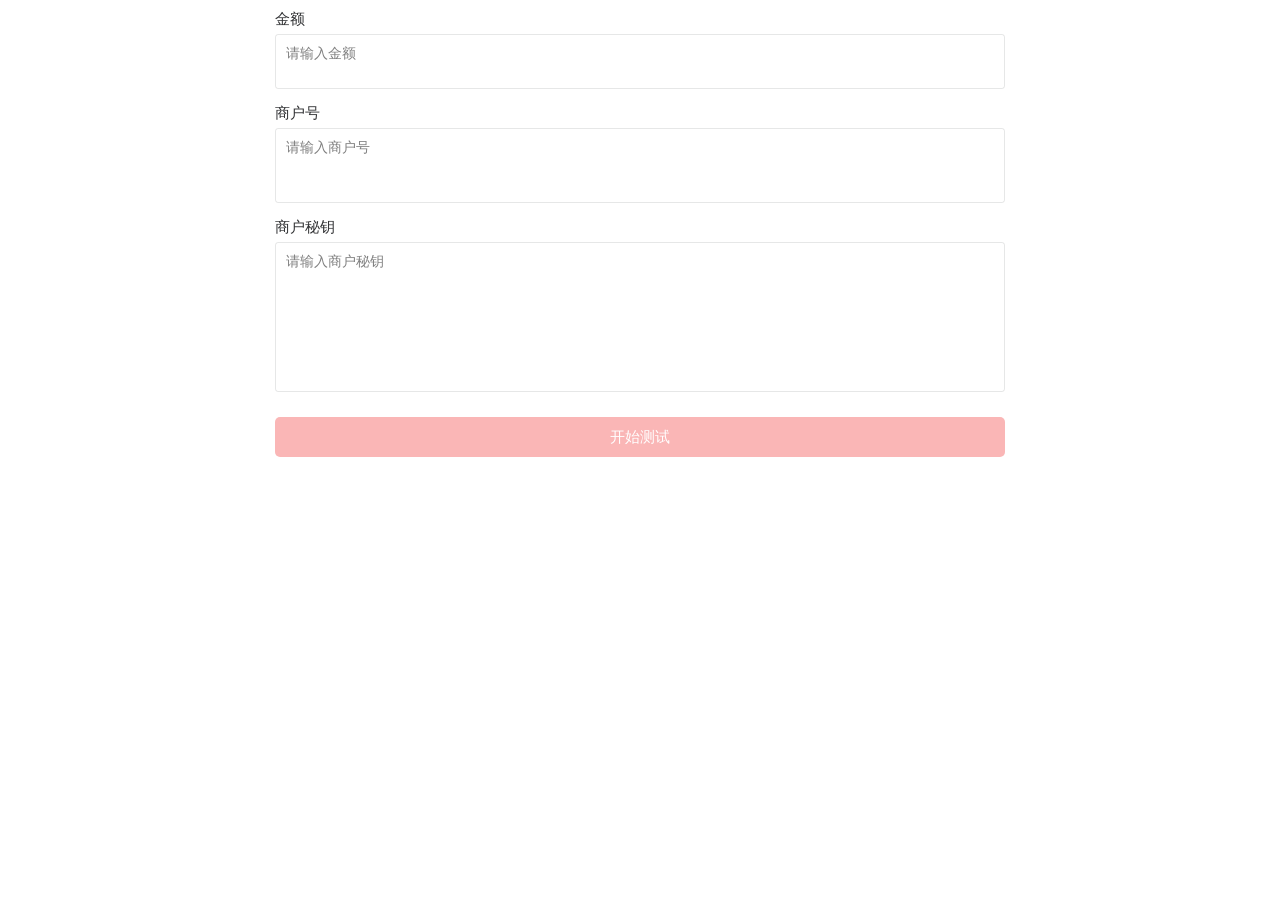
==== index.html @ 35f11c13 "upload" ====
<!DOCTYPE html><html lang=en><head><meta charset=utf-8><meta http-equiv=X-UA-Compatible content="IE=edge"><title>CQPAY</title><script>var coverSupport = 'CSS' in window && typeof CSS.supports === 'function' && (CSS.supports('top: env(a)') || CSS.supports('top: constant(a)'))
            document.write('<meta name="viewport" content="width=device-width, user-scalable=no, initial-scale=1.0, maximum-scale=1.0, minimum-scale=1.0' + (coverSupport ? ', viewport-fit=cover' : '') + '" />')</script><link rel=stylesheet href=./static/index.2da1efab.css><script src=./static/base.js charset=utf-8></script><link rel=stylesheet href=./static/animate.min.css></head><body><noscript><strong>Please enable JavaScript to continue.</strong></noscript><div id=app></div><script src=./static/js/chunk-vendors.7144507d.js></script><script src=./static/js/index.189c2345.js></script></body></html>
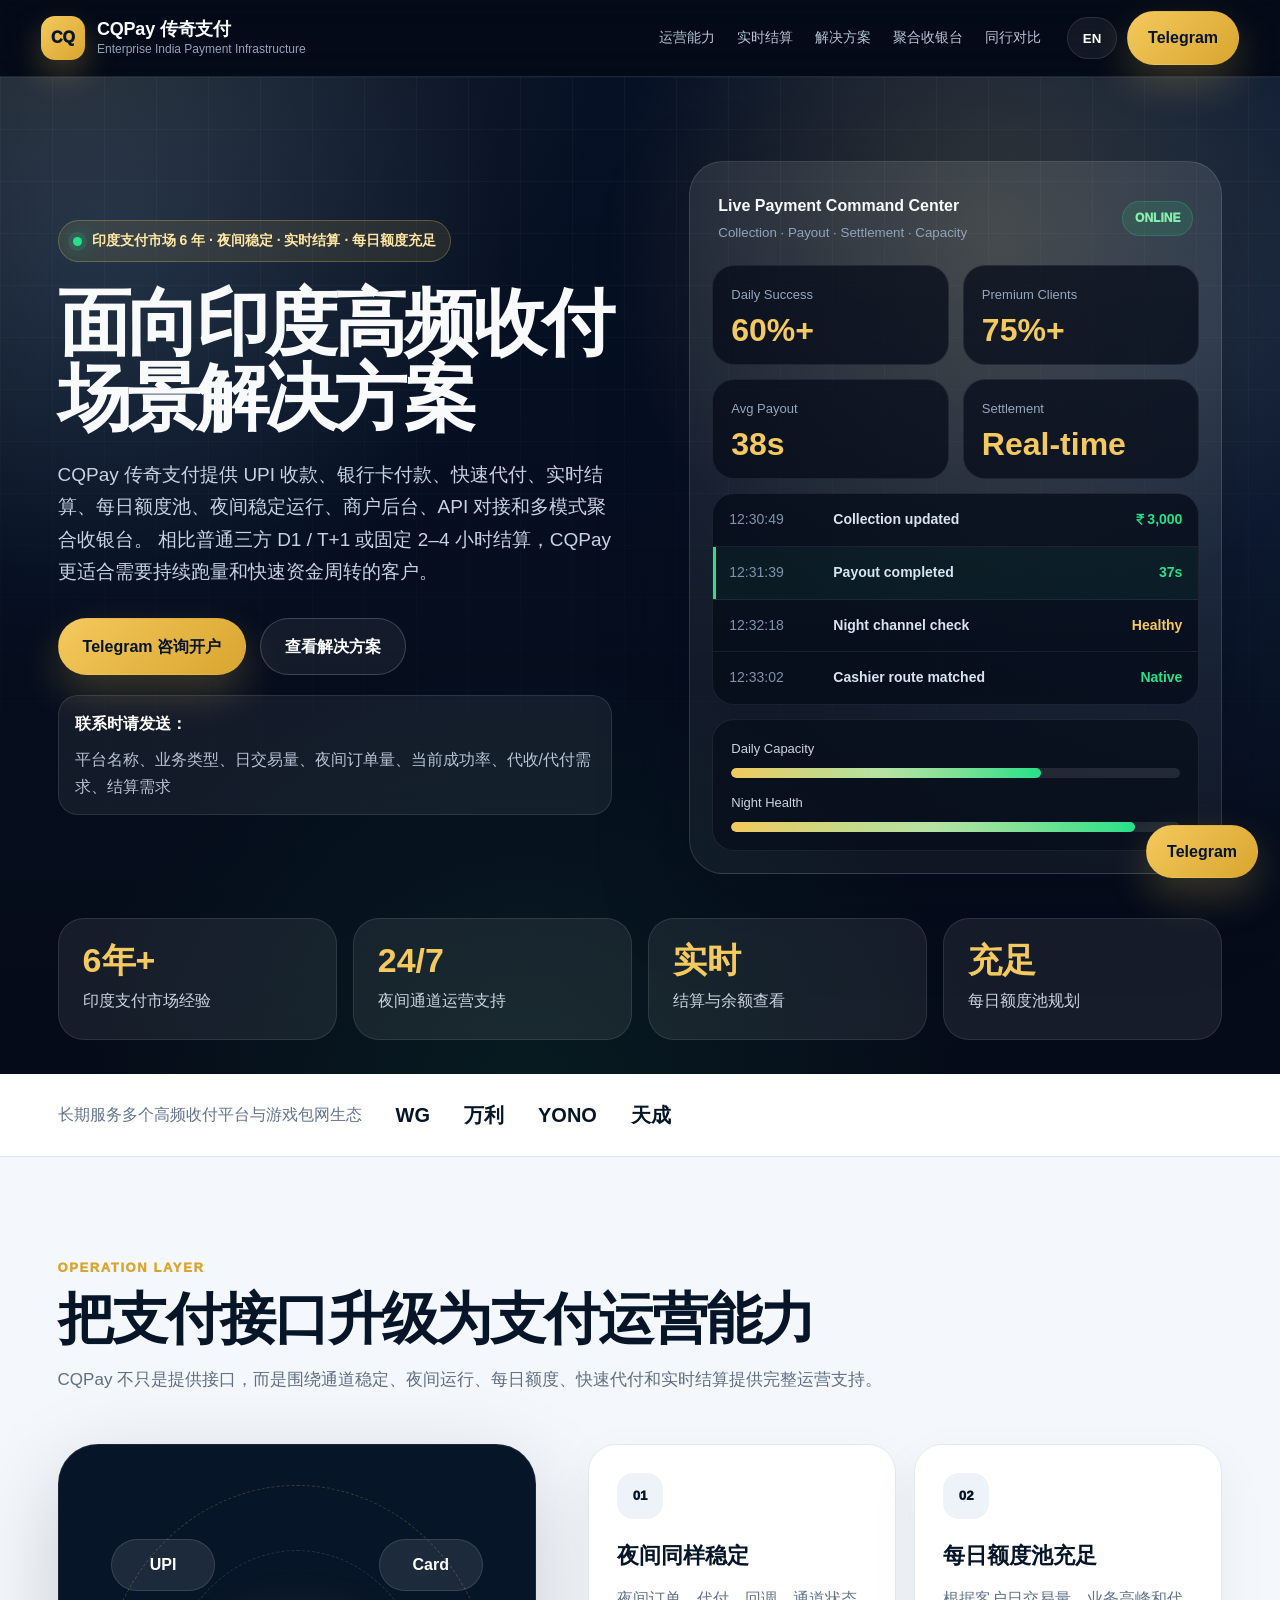
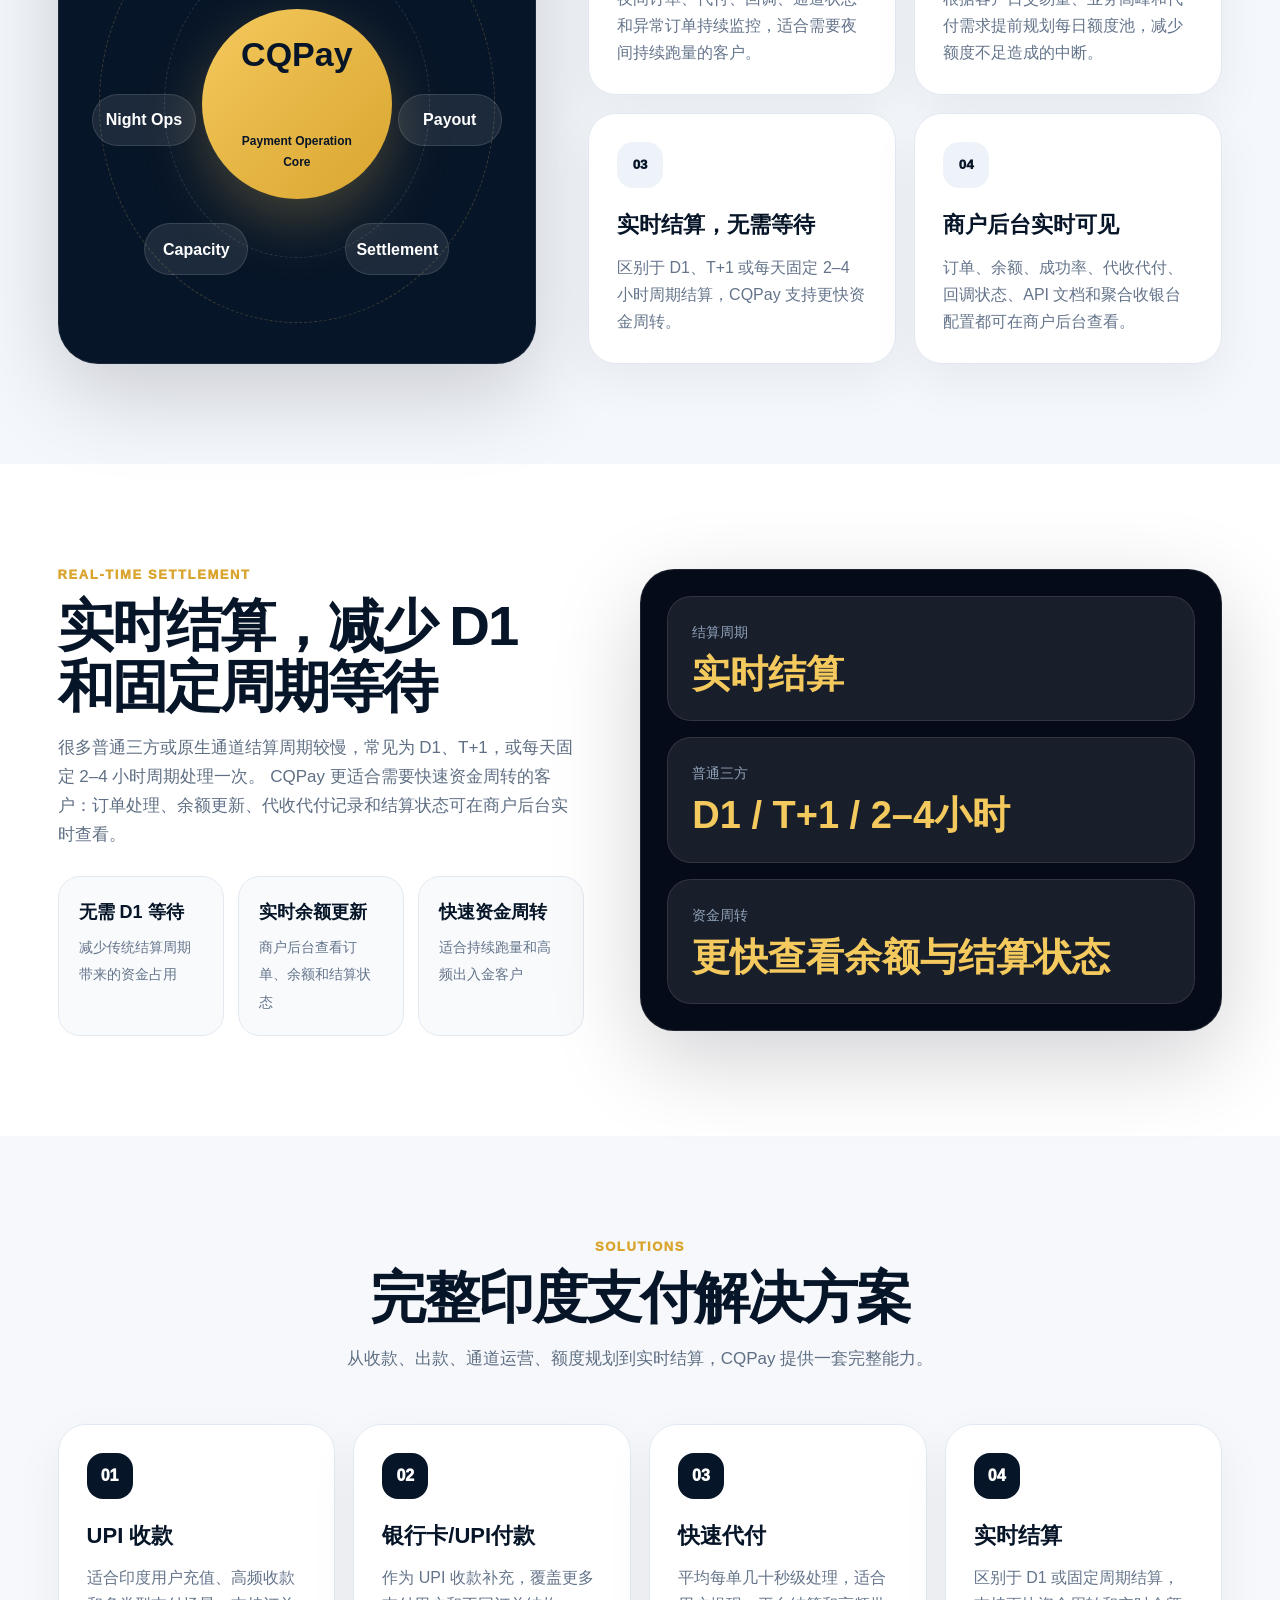
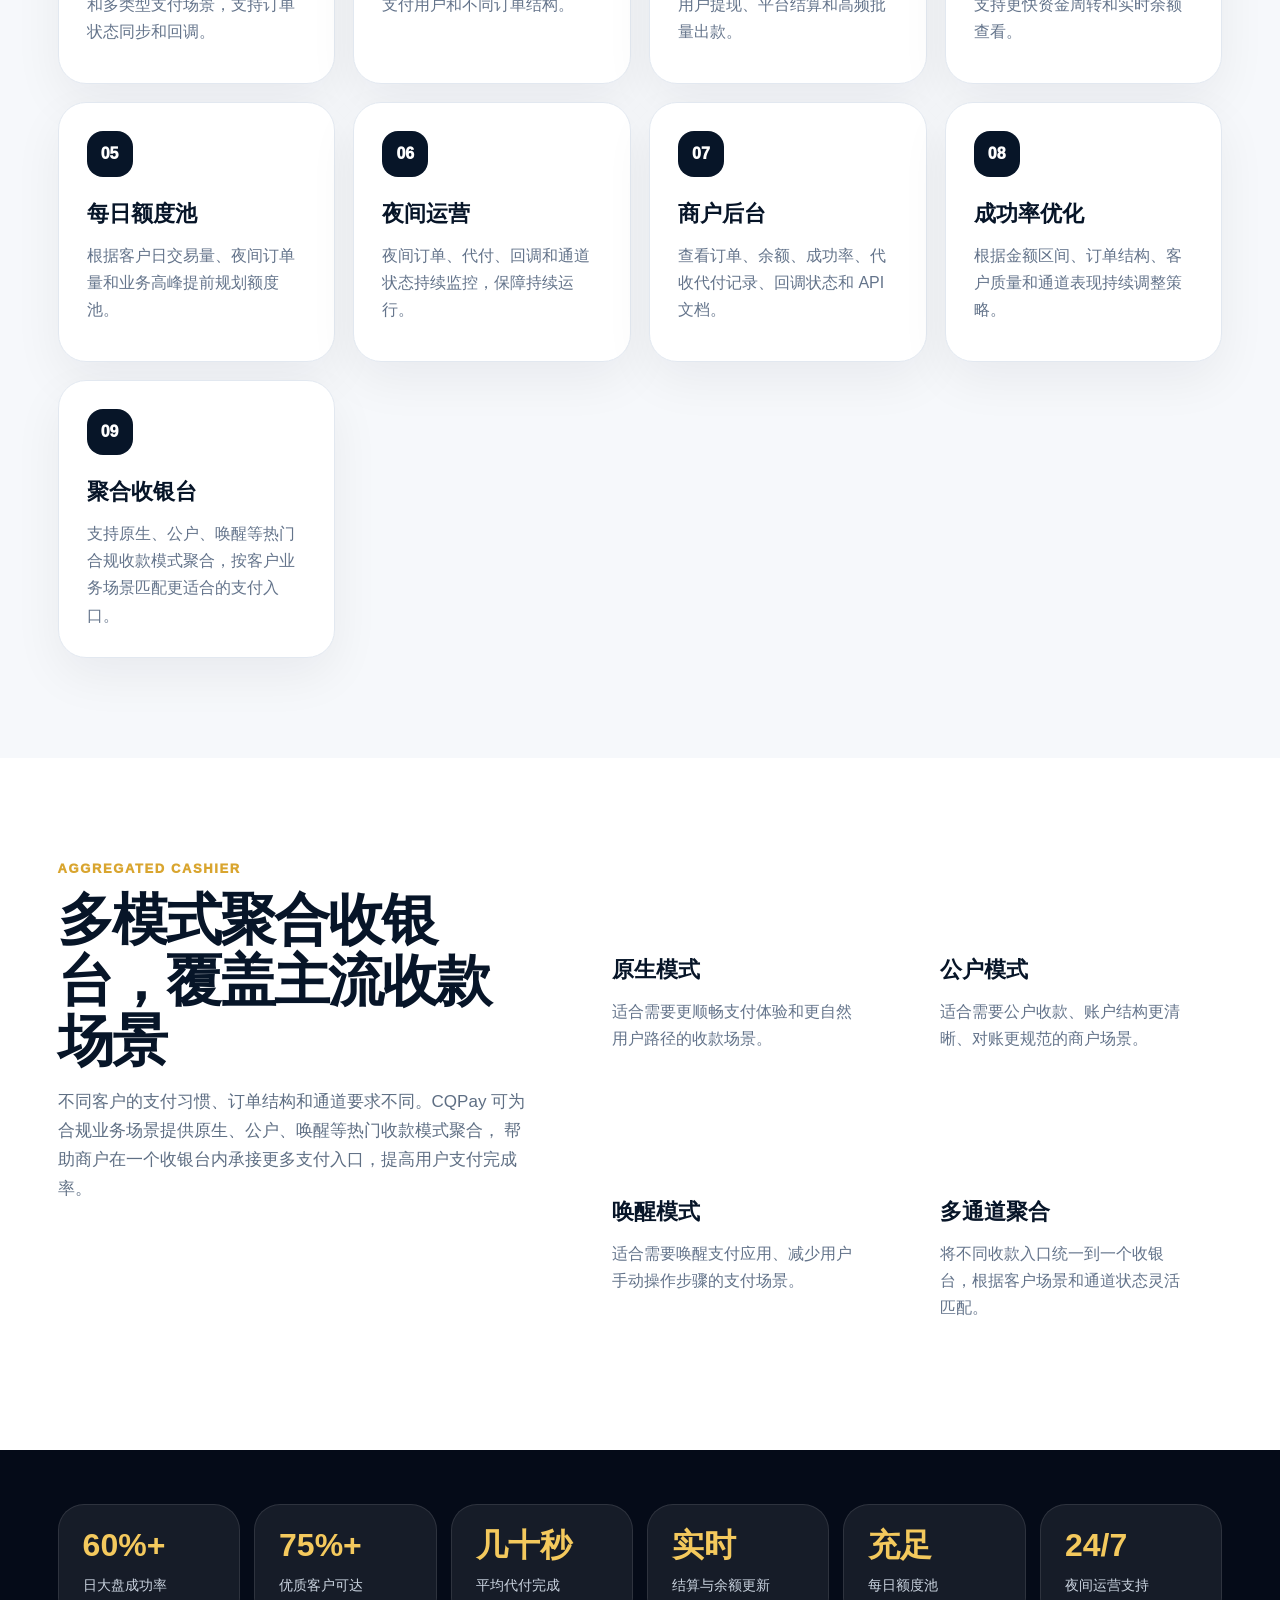
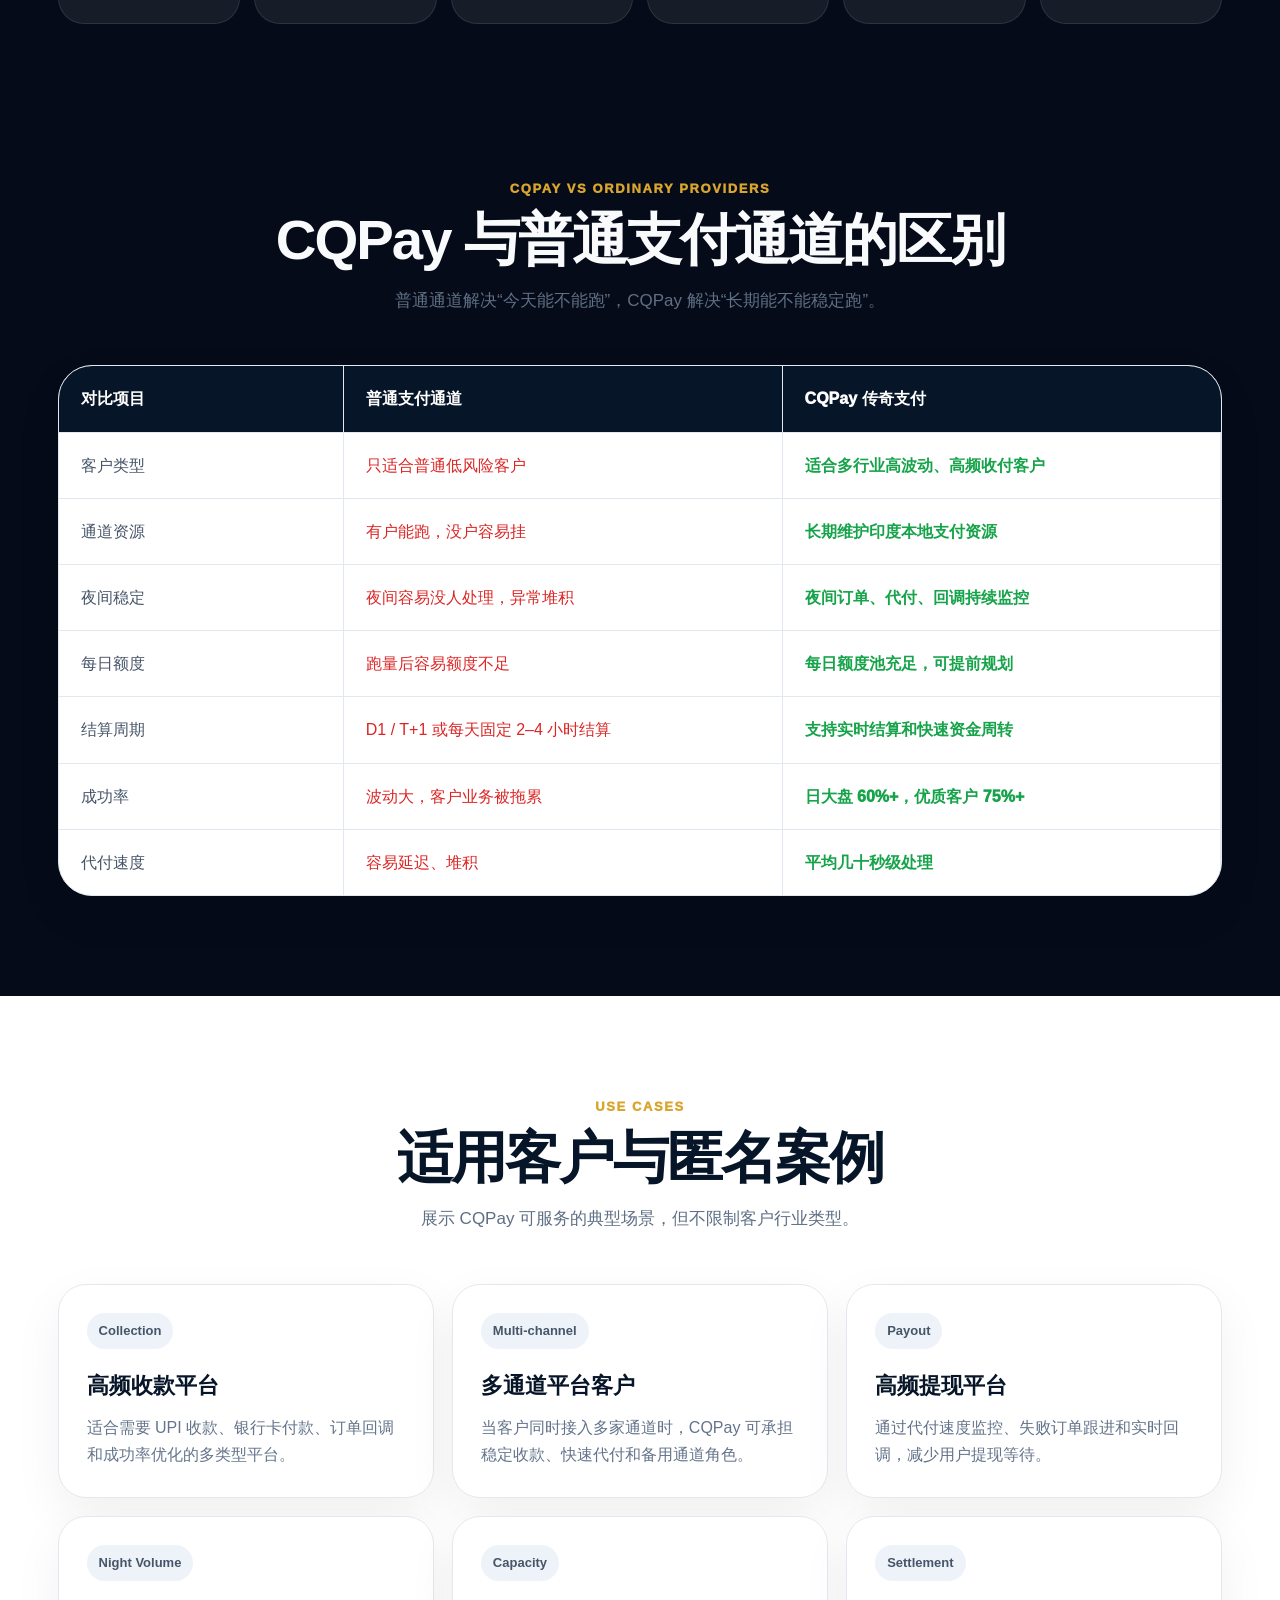
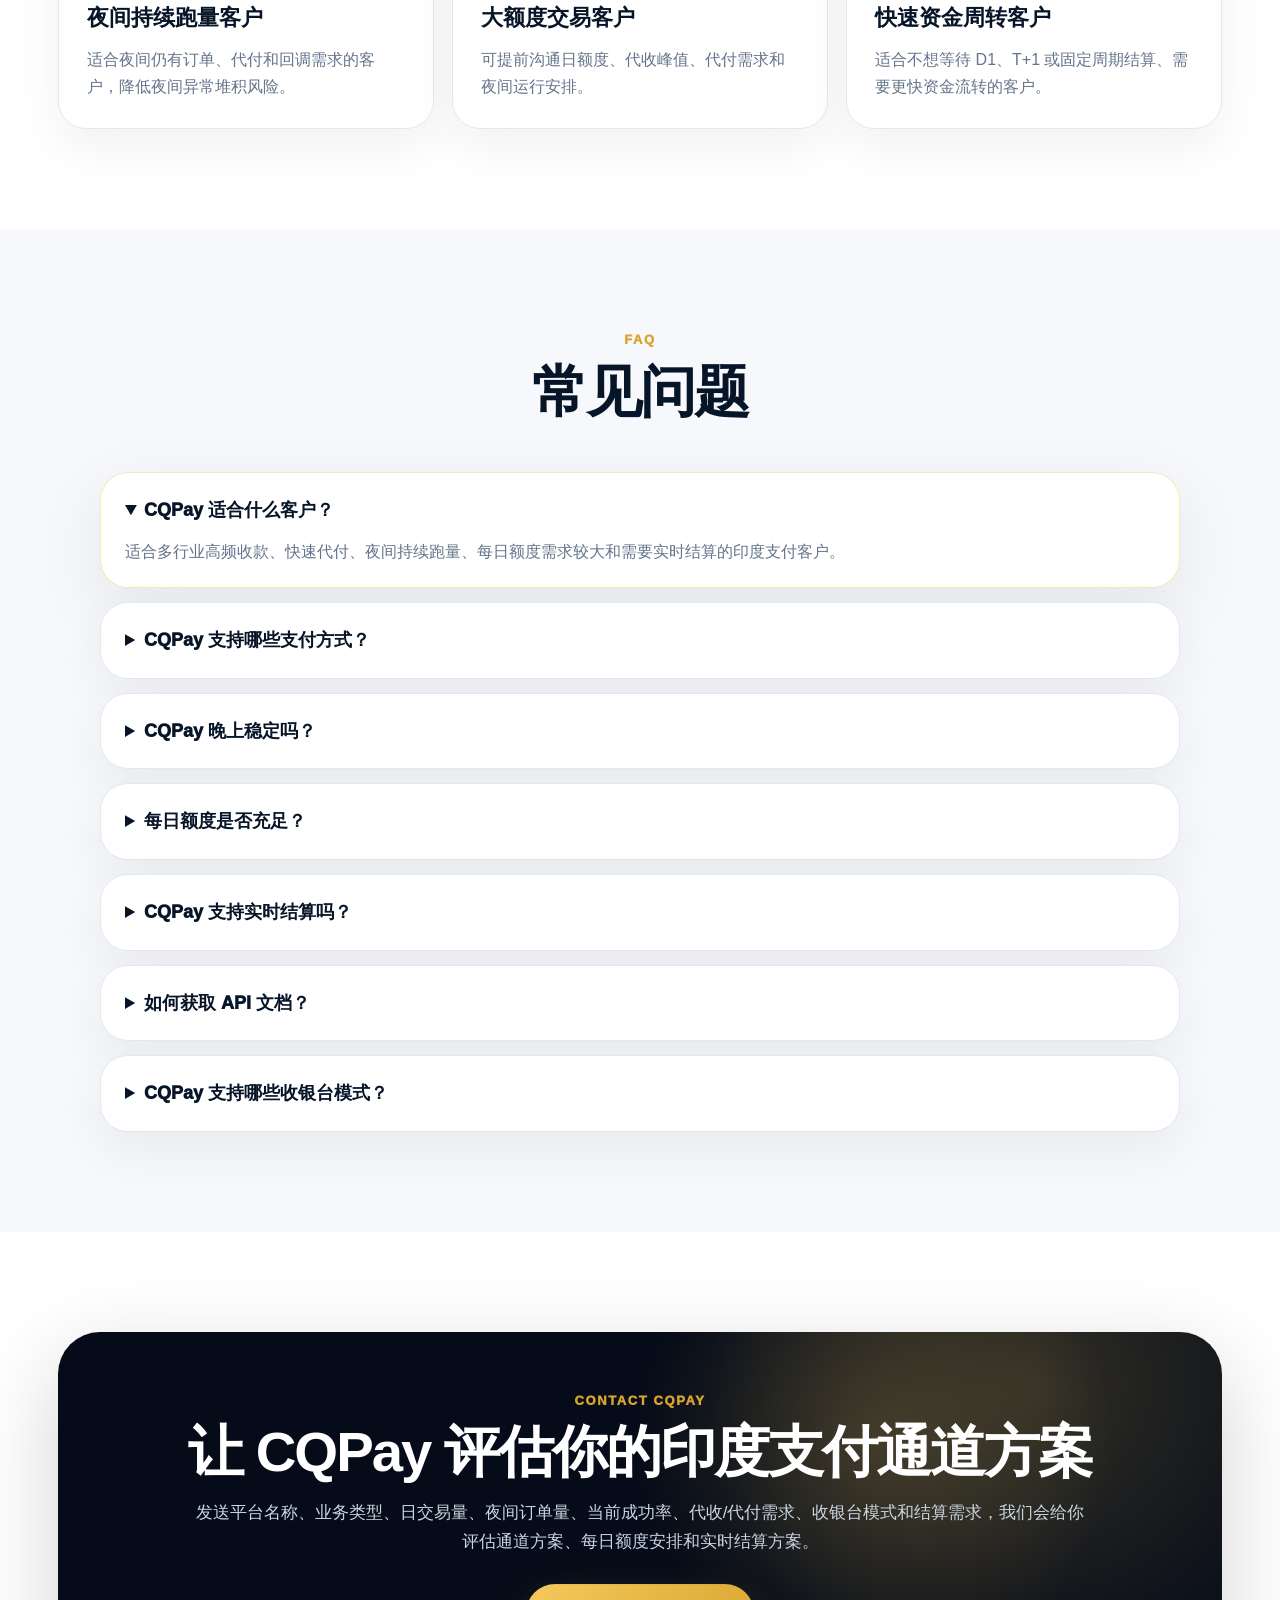
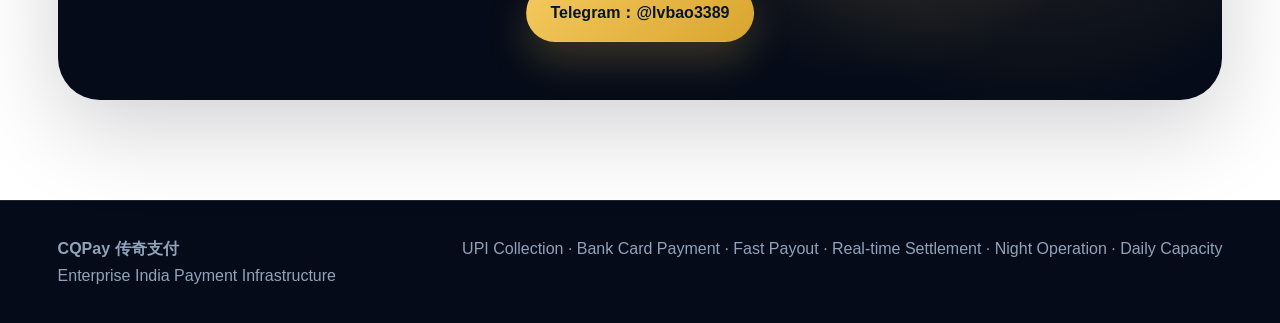
==== commit 42027846: "Add files via upload" ====
--- a/index.html
+++ b/index.html
@@ -1,2 +1,697 @@
-<!DOCTYPE html><html lang=en><head><meta charset=utf-8><meta http-equiv=X-UA-Compatible content="IE=edge"><title>CQPAY</title><script>var coverSupport = 'CSS' in window && typeof CSS.supports === 'function' && (CSS.supports('top: env(a)') || CSS.supports('top: constant(a)'))
-            document.write('<meta name="viewport" content="width=device-width, user-scalable=no, initial-scale=1.0, maximum-scale=1.0, minimum-scale=1.0' + (coverSupport ? ', viewport-fit=cover' : '') + '" />')</script><link rel=stylesheet href=./static/index.2da1efab.css><script src=./static/base.js charset=utf-8></script><link rel=stylesheet href=./static/animate.min.css></head><body><noscript><strong>Please enable JavaScript to continue.</strong></noscript><div id=app></div><script src=./static/js/chunk-vendors.7144507d.js></script><script src=./static/js/index.189c2345.js></script></body></html>+<!DOCTYPE html>
+<html lang="zh-CN">
+<head>
+  <meta charset="UTF-8" />
+  <meta name="viewport" content="width=device-width, initial-scale=1.0" />
+
+  <title>CQPay 传奇支付 - 印度高成功率支付基础设施｜实时结算｜夜间稳定｜每日额度充足｜聚合收银台</title>
+  <meta name="description" content="CQPay 传奇支付专注印度支付市场6年，为需要印度支付、印度支付通道、印度支付平台、印度支付渠道、印度三方支付和印度第三方支付方案的客户提供UPI收款、银行卡付款、印度代收代付、聚合收银台、商户后台和API对接。夜间同样稳定运行，每日额度池充足，支持实时结算与快速资金周转，无需像普通三方一样等待D1或固定周期结算。日大盘成功率稳定60%+，优质客户可达75%+，代付平均几十秒完成。" />
+  <meta name="keywords" content="CQPay, 传奇支付, India Payment Gateway, Rummy Payment Gateway India, UPI Payment Gateway for Rummy, Gaming Payout Solution India, High Risk Payment Gateway India, Real-time Settlement India Payment, Instant Settlement Payment Gateway, Aggregated Cashier India, Native Payment Flow, Corporate Account Collection, App Wake-up Payment, Night Stable Payment India, Daily Capacity India Payment, 印度支付通道, 印度支付平台, 印度支付渠道, 印度三方支付, 印度第三方支付, 印度支付公司, 印度UPI收款, 印度代付, PayPal 印度, Paytm 印度, 印度 Paytm, 实时结算, 夜间稳定, 每日额度充足" />
+  <meta name="theme-color" content="#050b18" />
+
+  <meta property="og:title" content="CQPay 传奇支付 - India High-frequency Collection and Payout Solution" />
+  <meta property="og:description" content="UPI收款、银行卡付款、快速代付、夜间稳定、每日额度充足、实时结算。" />
+  <meta property="og:type" content="website" />
+
+  <link rel="canonical" href="https://yourdomain.com/" />
+  <link rel="icon" href="assets/images/favicon.svg" type="image/svg+xml" />
+  <link rel="stylesheet" href="assets/css/styles.css" />
+
+  <script type="application/ld+json">
+  {
+    "@context": "https://schema.org",
+    "@graph": [
+      {
+        "@type": "Organization",
+        "@id": "https://yourdomain.com/#organization",
+        "name": "CQPay 传奇支付",
+        "alternateName": "CQPay",
+        "url": "https://yourdomain.com/",
+        "areaServed": "India"
+      },
+      {
+        "@type": "FinancialService",
+        "@id": "https://yourdomain.com/#service",
+        "name": "CQPay Enterprise India Payment Infrastructure",
+        "description": "UPI collection, bank card payment, payout, merchant dashboard, real-time settlement, night operation and API onboarding for India high-volume merchants.",
+        "areaServed": "India",
+        "serviceType": ["UPI Collection", "Bank Card Payment", "Payout Solution", "Real-time Settlement", "Merchant Dashboard", "Night Operation"]
+      },
+      {
+        "@type": "FAQPage",
+        "@id": "https://yourdomain.com/#faq",
+        "mainEntity": [
+          {
+            "@type": "Question",
+            "name": "CQPay适合什么客户？",
+            "acceptedAnswer": {
+              "@type": "Answer",
+              "text": "CQPay适合多行业高频收款、快速代付、夜间持续跑量、每日额度需求较大和需要实时结算的印度支付客户。"
+            }
+          },
+          {
+            "@type": "Question",
+            "name": "CQPay支持实时结算吗？",
+            "acceptedAnswer": {
+              "@type": "Answer",
+              "text": "CQPay支持实时结算与后台余额实时查看，帮助客户减少D1、T+1或固定周期结算带来的等待时间。"
+            }
+          },
+          {
+            "@type": "Question",
+            "name": "CQPay晚上稳定吗？",
+            "acceptedAnswer": {
+              "@type": "Answer",
+              "text": "CQPay提供夜间通道运营支持，持续关注订单、代付、回调、通道状态和异常订单。"
+            }
+          }
+        ]
+      }
+    ]
+  }
+  </script>
+</head>
+
+<body>
+  <header class="site-header" id="top">
+    <div class="header-shell">
+      <a class="brand" href="#top" aria-label="CQPay">
+        <span class="brand-mark">CQ</span>
+        <span class="brand-copy">
+          <strong>CQPay 传奇支付</strong>
+          <small>Enterprise India Payment Infrastructure</small>
+        </span>
+      </a>
+
+      <nav class="desktop-nav" aria-label="Main navigation">
+        <a href="#operation" data-zh="运营能力" data-en="Operation">运营能力</a>
+        <a href="#settlement" data-zh="实时结算" data-en="Settlement">实时结算</a>
+        <a href="#solutions" data-zh="解决方案" data-en="Solutions">解决方案</a>
+        <a href="#cashier" data-zh="聚合收银台" data-en="Cashier">聚合收银台</a>
+        <a href="#compare" data-zh="同行对比" data-en="Compare">同行对比</a>
+      </nav>
+
+      <div class="header-actions">
+        <button class="language-toggle" id="langBtn" type="button">EN</button>
+        <a class="btn btn-primary js-tg-link" href="https://t.me/YourTelegram" target="_blank" rel="noopener">Telegram</a>
+      </div>
+
+      <button class="mobile-toggle" id="menuBtn" type="button" aria-label="Open menu">
+        <span></span><span></span><span></span>
+      </button>
+    </div>
+
+    <nav class="mobile-nav" id="mobileMenu" aria-label="Mobile navigation">
+      <a href="#operation" data-zh="运营能力" data-en="Operation">运营能力</a>
+      <a href="#settlement" data-zh="实时结算" data-en="Settlement">实时结算</a>
+      <a href="#solutions" data-zh="解决方案" data-en="Solutions">解决方案</a>
+      <a href="#compare" data-zh="同行对比" data-en="Compare">同行对比</a>
+      <a class="btn btn-primary js-tg-link" href="https://t.me/YourTelegram" target="_blank" rel="noopener">Telegram</a>
+    </nav>
+  </header>
+
+  <main>
+    <section class="hero-command">
+      <div class="hero-bg-grid"></div>
+      <div class="page-wrap hero-grid">
+        <div class="hero-copy reveal">
+          <div class="status-pill">
+            <span class="pulse"></span>
+            <b class="zh">印度支付市场 6 年 · 夜间稳定 · 实时结算 · 每日额度充足</b>
+            <b class="en">6 years in India · night stable · real-time settlement · daily capacity ready</b>
+          </div>
+
+          <h1 class="zh">面向印度高频收付场景解决方案</h1>
+          <h1 class="en">Solution for India high-frequency collection and payout scenarios</h1>
+
+          <p class="hero-lead zh">
+            CQPay 传奇支付提供 UPI 收款、银行卡付款、快速代付、实时结算、每日额度池、夜间稳定运行、商户后台、API 对接和多模式聚合收银台。
+            相比普通三方 D1 / T+1 或固定 2–4 小时结算，CQPay 更适合需要持续跑量和快速资金周转的客户。
+          </p>
+          <p class="hero-lead en">
+            CQPay provides UPI collection, bank card payment, fast payout, real-time settlement, daily capacity planning,
+            stable night operation, merchant dashboard, API onboarding and multi-mode cashier aggregation for India high-volume merchants.
+          </p>
+
+          <div class="hero-actions">
+            <a class="btn btn-primary btn-large js-tg-link zh" href="https://t.me/YourTelegram" target="_blank" rel="noopener">Telegram 咨询开户</a>
+            <a class="btn btn-primary btn-large js-tg-link en" href="https://t.me/YourTelegram" target="_blank" rel="noopener">Contact on Telegram</a>
+            <a class="btn btn-outline btn-large zh" href="#solutions">查看解决方案</a>
+            <a class="btn btn-outline btn-large en" href="#solutions">View solutions</a>
+          </div>
+
+          <div class="hero-request">
+            <b class="zh">联系时请发送：</b>
+            <b class="en">Send us:</b>
+            <span class="zh">平台名称、业务类型、日交易量、夜间订单量、当前成功率、代收/代付需求、结算需求</span>
+            <span class="en">Platform name, business type, daily volume, night volume, current success rate, collection/payout and settlement needs</span>
+          </div>
+        </div>
+
+        <div class="command-panel reveal">
+          <div class="panel-head">
+            <div>
+              <strong>Live Payment Command Center</strong>
+              <small>Collection · Payout · Settlement · Capacity</small>
+            </div>
+            <em>ONLINE</em>
+          </div>
+
+          <div class="panel-metrics">
+            <article>
+              <span>Daily Success</span>
+              <strong>60%+</strong>
+            </article>
+            <article>
+              <span>Premium Clients</span>
+              <strong>75%+</strong>
+            </article>
+            <article>
+              <span>Avg Payout</span>
+              <strong>38s</strong>
+            </article>
+            <article>
+              <span>Settlement</span>
+              <strong>Real-time</strong>
+            </article>
+          </div>
+
+          <div class="mini-terminal">
+            <div class="terminal-row success">
+              <span>12:30:49</span><b>Collection updated</b><em>₹3,000</em>
+            </div>
+            <div class="terminal-row success">
+              <span>12:31:39</span><b>Payout completed</b><em>37s</em>
+            </div>
+            <div class="terminal-row warning">
+              <span>12:32:18</span><b>Night channel check</b><em>Healthy</em>
+            </div>
+            <div class="terminal-row success">
+              <span>12:33:02</span><b>Cashier route matched</b><em>Native</em>
+            </div>
+          </div>
+
+          <div class="capacity-strip">
+            <div>
+              <span>Daily Capacity</span>
+              <div class="bar"><i style="width: 69%"></i></div>
+            </div>
+            <div>
+              <span>Night Health</span>
+              <div class="bar"><i style="width: 90%"></i></div>
+            </div>
+          </div>
+        </div>
+      </div>
+
+      <div class="page-wrap hero-stat-row reveal">
+        <article>
+          <strong class="zh">6年+</strong>
+          <strong class="en">6+ Years</strong>
+          <span class="zh">印度支付市场经验</span>
+          <span class="en">India payment experience</span>
+        </article>
+        <article>
+          <strong>24/7</strong>
+          <span class="zh">夜间通道运营支持</span>
+          <span class="en">Night channel operation</span>
+        </article>
+        <article>
+          <strong class="zh">实时</strong>
+          <strong class="en">Real-time</strong>
+          <span class="zh">结算与余额查看</span>
+          <span class="en">Settlement and balance</span>
+        </article>
+        <article>
+          <strong class="zh">充足</strong>
+          <strong class="en">Ready</strong>
+          <span class="zh">每日额度池规划</span>
+          <span class="en">Daily capacity planning</span>
+        </article>
+      </div>
+    </section>
+
+    <section class="trust-section">
+      <div class="page-wrap trust-inner reveal">
+        <span class="zh">长期服务多个高频收付平台与游戏包网生态</span>
+        <span class="en">Serving high-volume merchants and gaming platform ecosystems</span>
+        <b>WG</b><b>万利</b><b>YONO</b><b>天成</b>
+      </div>
+    </section>
+
+    <section class="section operation-section" id="operation">
+      <div class="page-wrap">
+        <div class="section-title left reveal">
+          <span>Operation Layer</span>
+          <h2 class="zh">把支付接口升级为支付运营能力</h2>
+          <h2 class="en">Upgrade payment API into payment operation capability</h2>
+          <p class="zh">CQPay 不只是提供接口，而是围绕通道稳定、夜间运行、每日额度、快速代付和实时结算提供完整运营支持。</p>
+          <p class="en">CQPay is not only an API provider; it supports channel stability, night operation, capacity planning, fast payout and real-time settlement.</p>
+        </div>
+
+        <div class="operation-layout">
+          <div class="operation-map reveal">
+            <div class="map-center">
+              <b>CQPay</b>
+              <span>Payment Operation Core</span>
+            </div>
+            <div class="map-node n1">UPI</div>
+            <div class="map-node n2">Card</div>
+            <div class="map-node n3">Payout</div>
+            <div class="map-node n4">Settlement</div>
+            <div class="map-node n5">Capacity</div>
+            <div class="map-node n6">Night Ops</div>
+          </div>
+
+          <div class="operation-list">
+            <article class="reveal">
+              <small>01</small>
+              <h3 class="zh">夜间同样稳定</h3>
+              <h3 class="en">Stable night operation</h3>
+              <p class="zh">夜间订单、代付、回调、通道状态和异常订单持续监控，适合需要夜间持续跑量的客户。</p>
+              <p class="en">Night orders, payout, callbacks, channel status and abnormal orders are monitored continuously.</p>
+            </article>
+            <article class="reveal">
+              <small>02</small>
+              <h3 class="zh">每日额度池充足</h3>
+              <h3 class="en">Daily capacity ready</h3>
+              <p class="zh">根据客户日交易量、业务高峰和代付需求提前规划每日额度池，减少额度不足造成的中断。</p>
+              <p class="en">Daily capacity can be planned by merchant volume, peak hours and payout demand.</p>
+            </article>
+            <article class="reveal">
+              <small>03</small>
+              <h3 class="zh">实时结算，无需等待</h3>
+              <h3 class="en">Real-time settlement</h3>
+              <p class="zh">区别于 D1、T+1 或每天固定 2–4 小时周期结算，CQPay 支持更快资金周转。</p>
+              <p class="en">Compared with D1, T+1 or fixed 2–4 hour cycles, CQPay supports faster fund turnover.</p>
+            </article>
+            <article class="reveal">
+              <small>04</small>
+              <h3 class="zh">商户后台实时可见</h3>
+              <h3 class="en">Dashboard visibility</h3>
+              <p class="zh">订单、余额、成功率、代收代付、回调状态、API 文档和聚合收银台配置都可在商户后台查看。</p>
+              <p class="en">Orders, balance, success rate, collection, payout, callbacks, API docs and cashier routing settings are visible in dashboard.</p>
+            </article>
+          </div>
+        </div>
+      </div>
+    </section>
+
+    <section class="section settlement-section" id="settlement">
+      <div class="page-wrap settlement-grid">
+        <div class="settlement-copy reveal">
+          <span class="section-kicker">Real-time Settlement</span>
+          <h2 class="zh">实时结算，减少 D1 和固定周期等待</h2>
+          <h2 class="en">Real-time settlement without D1 waiting</h2>
+          <p class="zh">
+            很多普通三方或原生通道结算周期较慢，常见为 D1、T+1，或每天固定 2–4 小时周期处理一次。
+            CQPay 更适合需要快速资金周转的客户：订单处理、余额更新、代收代付记录和结算状态可在商户后台实时查看。
+          </p>
+          <p class="en">
+            Many ordinary providers use D1, T+1 or fixed 2–4 hour settlement cycles.
+            CQPay is designed for merchants that need faster fund turnover, real-time balance visibility and settlement status inside dashboard.
+          </p>
+
+          <div class="settlement-points">
+            <div>
+              <b class="zh">无需 D1 等待</b>
+              <b class="en">No D1 waiting</b>
+              <span class="zh">减少传统结算周期带来的资金占用</span>
+              <span class="en">Reduce fund lock-up from traditional cycles</span>
+            </div>
+            <div>
+              <b class="zh">实时余额更新</b>
+              <b class="en">Real-time balance</b>
+              <span class="zh">商户后台查看订单、余额和结算状态</span>
+              <span class="en">View orders, balance and settlement status</span>
+            </div>
+            <div>
+              <b class="zh">快速资金周转</b>
+              <b class="en">Faster turnover</b>
+              <span class="zh">适合持续跑量和高频出入金客户</span>
+              <span class="en">For continuous volume and high-frequency cash flow</span>
+            </div>
+          </div>
+        </div>
+
+        <div class="settlement-summary reveal">
+          <div class="summary-row">
+            <span class="zh">结算周期</span><span class="en">Settlement Cycle</span>
+            <b class="zh">实时结算</b><b class="en">Real-time</b>
+          </div>
+          <div class="summary-row">
+            <span class="zh">普通三方</span><span class="en">Ordinary Providers</span>
+            <b class="zh">D1 / T+1 / 2–4小时</b><b class="en">D1 / T+1 / 2–4h</b>
+          </div>
+          <div class="summary-row">
+            <span class="zh">资金周转</span><span class="en">Fund Turnover</span>
+            <b class="zh">更快查看余额与结算状态</b><b class="en">Faster balance visibility</b>
+          </div>
+        </div>
+      </div>
+    </section>
+
+    <section class="section solution-stack" id="solutions">
+      <div class="page-wrap">
+        <div class="section-title reveal">
+          <span>Solutions</span>
+          <h2 class="zh">完整印度支付解决方案</h2>
+          <h2 class="en">Complete India payment solution</h2>
+          <p class="zh">从收款、出款、通道运营、额度规划到实时结算，CQPay 提供一套完整能力。</p>
+          <p class="en">Collection, payout, channel operation, capacity planning and real-time settlement in one solution.</p>
+        </div>
+
+        <div class="stack-grid">
+          <article class="stack-card reveal">
+            <i>01</i>
+            <h3 class="zh">UPI 收款</h3>
+            <h3 class="en">UPI Collection</h3>
+            <p class="zh">适合印度用户充值、高频收款和多类型支付场景，支持订单状态同步和回调。</p>
+            <p class="en">For India deposits, high-frequency collection and order callback scenarios.</p>
+          </article>
+          <article class="stack-card reveal">
+            <i>02</i>
+            <h3 class="zh">银行卡/UPI付款</h3>
+            <h3 class="en">Bank Card/UPI Payment</h3>
+            <p class="zh">作为 UPI 收款补充，覆盖更多支付用户和不同订单结构。</p>
+            <p class="en">Complementary payment method for broader user coverage and order structures.</p>
+          </article>
+          <article class="stack-card reveal">
+            <i>03</i>
+            <h3 class="zh">快速代付</h3>
+            <h3 class="en">Fast Payout</h3>
+            <p class="zh">平均每单几十秒级处理，适合用户提现、平台结算和高频批量出款。</p>
+            <p class="en">Dozens-of-seconds payout for withdrawals, settlement and batch payout.</p>
+          </article>
+          <article class="stack-card reveal">
+            <i>04</i>
+            <h3 class="zh">实时结算</h3>
+            <h3 class="en">Real-time Settlement</h3>
+            <p class="zh">区别于 D1 或固定周期结算，支持更快资金周转和实时余额查看。</p>
+            <p class="en">Faster turnover and real-time balance visibility compared with D1 cycles.</p>
+          </article>
+          <article class="stack-card reveal">
+            <i>05</i>
+            <h3 class="zh">每日额度池</h3>
+            <h3 class="en">Daily Capacity Pool</h3>
+            <p class="zh">根据客户日交易量、夜间订单量和业务高峰提前规划额度池。</p>
+            <p class="en">Capacity planning by daily volume, night volume and peak traffic.</p>
+          </article>
+          <article class="stack-card reveal">
+            <i>06</i>
+            <h3 class="zh">夜间运营</h3>
+            <h3 class="en">Night Operation</h3>
+            <p class="zh">夜间订单、代付、回调和通道状态持续监控，保障持续运行。</p>
+            <p class="en">Night monitoring for orders, payouts, callbacks and channel status.</p>
+          </article>
+          <article class="stack-card reveal">
+            <i>07</i>
+            <h3 class="zh">商户后台</h3>
+            <h3 class="en">Merchant Dashboard</h3>
+            <p class="zh">查看订单、余额、成功率、代收代付记录、回调状态和 API 文档。</p>
+            <p class="en">View orders, balance, success rate, payout records, callbacks and API docs.</p>
+          </article>
+          <article class="stack-card reveal">
+            <i>08</i>
+            <h3 class="zh">成功率优化</h3>
+            <h3 class="en">Success Rate Optimization</h3>
+            <p class="zh">根据金额区间、订单结构、客户质量和通道表现持续调整策略。</p>
+            <p class="en">Optimize routing by amount range, order structure, traffic quality and channel performance.</p>
+          </article>
+        
+          <article class="stack-card reveal">
+            <i>09</i>
+            <h3 class="zh">聚合收银台</h3>
+            <h3 class="en">Aggregated Cashier</h3>
+            <p class="zh">支持原生、公户、唤醒等热门合规收款模式聚合，按客户业务场景匹配更适合的支付入口。</p>
+            <p class="en">Supports aggregation of popular compliant cashier modes such as native flow, corporate account flow and app wake-up flow.</p>
+          </article>
+
+        </div>
+      </div>
+    </section>
+
+
+    <section class="section cashier-section" id="cashier">
+      <div class="page-wrap cashier-layout">
+        <div class="section-title left reveal">
+          <span>Aggregated Cashier</span>
+          <h2 class="zh">多模式聚合收银台，覆盖主流收款场景</h2>
+          <h2 class="en">Multi-mode cashier aggregation for mainstream collection scenarios</h2>
+          <p class="zh">
+            不同客户的支付习惯、订单结构和通道要求不同。CQPay 可为合规业务场景提供原生、公户、唤醒等热门收款模式聚合，
+            帮助商户在一个收银台内承接更多支付入口，提高用户支付完成率。
+          </p>
+          <p class="en">
+            Different merchants have different user payment habits, order structures and channel requirements.
+            CQPay supports cashier aggregation for compliant business scenarios, including native flow, corporate account flow and app wake-up flow.
+          </p>
+        </div>
+
+        <div class="cashier-mode-grid">
+          <article class="cashier-mode-card reveal">
+            <b>01</b>
+            <h3 class="zh">原生模式</h3>
+            <h3 class="en">Native Flow</h3>
+            <p class="zh">适合需要更顺畅支付体验和更自然用户路径的收款场景。</p>
+            <p class="en">For smoother payment experience and more natural user payment journeys.</p>
+          </article>
+
+          <article class="cashier-mode-card reveal">
+            <b>02</b>
+            <h3 class="zh">公户模式</h3>
+            <h3 class="en">Corporate Account Flow</h3>
+            <p class="zh">适合需要公户收款、账户结构更清晰、对账更规范的商户场景。</p>
+            <p class="en">For merchants needing corporate account collection, clearer account structure and cleaner reconciliation.</p>
+          </article>
+
+          <article class="cashier-mode-card reveal">
+            <b>03</b>
+            <h3 class="zh">唤醒模式</h3>
+            <h3 class="en">App Wake-up Flow</h3>
+            <p class="zh">适合需要唤醒支付应用、减少用户手动操作步骤的支付场景。</p>
+            <p class="en">For payment scenarios that need app wake-up flow and fewer manual user steps.</p>
+          </article>
+
+          <article class="cashier-mode-card reveal">
+            <b>04</b>
+            <h3 class="zh">多通道聚合</h3>
+            <h3 class="en">Multi-channel Aggregation</h3>
+            <p class="zh">将不同收款入口统一到一个收银台，根据客户场景和通道状态灵活匹配。</p>
+            <p class="en">Unifies multiple collection entries into one cashier and matches routes by scenario and channel status.</p>
+          </article>
+        </div>
+      </div>
+    </section>
+
+
+    <section class="section performance-band" id="performance">
+      <div class="page-wrap performance-grid">
+        <article class="reveal"><strong>60%+</strong><span class="zh">日大盘成功率</span><span class="en">Daily overall success</span></article>
+        <article class="reveal"><strong>75%+</strong><span class="zh">优质客户可达</span><span class="en">Premium clients</span></article>
+        <article class="reveal"><strong class="zh">几十秒</strong><strong class="en">Dozens of sec</strong><span class="zh">平均代付完成</span><span class="en">Average payout speed</span></article>
+        <article class="reveal"><strong class="zh">实时</strong><strong class="en">Real-time</strong><span class="zh">结算与余额更新</span><span class="en">Settlement update</span></article>
+        <article class="reveal"><strong class="zh">充足</strong><strong class="en">Ready</strong><span class="zh">每日额度池</span><span class="en">Daily capacity</span></article>
+        <article class="reveal"><strong>24/7</strong><span class="zh">夜间运营支持</span><span class="en">Night operation</span></article>
+      </div>
+    </section>
+
+
+    <section class="section compare-section" id="compare">
+      <div class="page-wrap">
+        <div class="section-title reveal">
+          <span>CQPay vs Ordinary Providers</span>
+          <h2 class="zh">CQPay 与普通支付通道的区别</h2>
+          <h2 class="en">CQPay vs ordinary payment providers</h2>
+          <p class="zh">普通通道解决“今天能不能跑”，CQPay 解决“长期能不能稳定跑”。</p>
+          <p class="en">Ordinary providers solve “can it run today”; CQPay solves “can it keep running long term”.</p>
+        </div>
+
+        <div class="compare-board reveal">
+          <div class="compare-row head zh"><span>对比项目</span><span>普通支付通道</span><span>CQPay 传奇支付</span></div>
+          <div class="compare-row head en"><span>Item</span><span>Ordinary Provider</span><span>CQPay</span></div>
+
+          <div class="compare-row">
+            <span class="zh">客户类型</span><span class="en">Merchant type</span>
+            <span class="bad zh">只适合普通低风险客户</span><span class="bad en">Only for ordinary low-risk traffic</span>
+            <span class="good zh">适合多行业高波动、高频收付客户</span><span class="good en">Built for high-volatility, high-frequency merchants</span>
+          </div>
+          <div class="compare-row">
+            <span class="zh">通道资源</span><span class="en">Channel resources</span>
+            <span class="bad zh">有户能跑，没户容易挂</span><span class="bad en">Runs only when accounts are available</span>
+            <span class="good zh">长期维护印度本地支付资源</span><span class="good en">Long-term India payment resource maintenance</span>
+          </div>
+          <div class="compare-row">
+            <span class="zh">夜间稳定</span><span class="en">Night stability</span>
+            <span class="bad zh">夜间容易没人处理，异常堆积</span><span class="bad en">Night issues may queue without support</span>
+            <span class="good zh">夜间订单、代付、回调持续监控</span><span class="good en">Night orders, payout and callbacks monitored</span>
+          </div>
+          <div class="compare-row">
+            <span class="zh">每日额度</span><span class="en">Daily capacity</span>
+            <span class="bad zh">跑量后容易额度不足</span><span class="bad en">Capacity may run out under volume</span>
+            <span class="good zh">每日额度池充足，可提前规划</span><span class="good en">Daily capacity pool can be planned</span>
+          </div>
+          <div class="compare-row">
+            <span class="zh">结算周期</span><span class="en">Settlement cycle</span>
+            <span class="bad zh">D1 / T+1 或每天固定 2–4 小时结算</span><span class="bad en">D1 / T+1 or fixed 2–4 hour cycles</span>
+            <span class="good zh">支持实时结算和快速资金周转</span><span class="good en">Supports real-time settlement and faster turnover</span>
+          </div>
+          <div class="compare-row">
+            <span class="zh">成功率</span><span class="en">Success rate</span>
+            <span class="bad zh">波动大，客户业务被拖累</span><span class="bad en">Fluctuates and hurts business</span>
+            <span class="good zh">日大盘 60%+，优质客户 75%+</span><span class="good en">60%+ daily overall, 75%+ premium clients</span>
+          </div>
+          <div class="compare-row">
+            <span class="zh">代付速度</span><span class="en">Payout speed</span>
+            <span class="bad zh">容易延迟、堆积</span><span class="bad en">Can be delayed or queued</span>
+            <span class="good zh">平均几十秒级处理</span><span class="good en">Average payout within dozens of seconds</span>
+          </div>
+        </div>
+      </div>
+    </section>
+
+    <section class="section cases-section" id="cases">
+      <div class="page-wrap">
+        <div class="section-title reveal">
+          <span>Use Cases</span>
+          <h2 class="zh">适用客户与匿名案例</h2>
+          <h2 class="en">Use cases and anonymous cases</h2>
+          <p class="zh">展示 CQPay 可服务的典型场景，但不限制客户行业类型。</p>
+          <p class="en">Show typical use cases without limiting merchant categories.</p>
+        </div>
+
+        <div class="case-grid">
+          <article class="case-card reveal">
+            <b>Collection</b>
+            <h3 class="zh">高频收款平台</h3>
+            <h3 class="en">High-frequency collection</h3>
+            <p class="zh">适合需要 UPI 收款、银行卡付款、订单回调和成功率优化的多类型平台。</p>
+            <p class="en">For merchants needing UPI collection, card payment, callback and success rate optimization.</p>
+          </article>
+          <article class="case-card reveal">
+            <b>Multi-channel</b>
+            <h3 class="zh">多通道平台客户</h3>
+            <h3 class="en">Multi-channel merchants</h3>
+            <p class="zh">当客户同时接入多家通道时，CQPay 可承担稳定收款、快速代付和备用通道角色。</p>
+            <p class="en">CQPay can provide stable collection, fast payout and backup routing in multi-channel setups.</p>
+          </article>
+          <article class="case-card reveal">
+            <b>Payout</b>
+            <h3 class="zh">高频提现平台</h3>
+            <h3 class="en">High-frequency payout</h3>
+            <p class="zh">通过代付速度监控、失败订单跟进和实时回调，减少用户提现等待。</p>
+            <p class="en">Payout monitoring, failed-order follow-up and callback reduce withdrawal waiting time.</p>
+          </article>
+          <article class="case-card reveal">
+            <b>Night Volume</b>
+            <h3 class="zh">夜间持续跑量客户</h3>
+            <h3 class="en">Night volume merchants</h3>
+            <p class="zh">适合夜间仍有订单、代付和回调需求的客户，降低夜间异常堆积风险。</p>
+            <p class="en">For merchants that still need order, payout and callback processing at night.</p>
+          </article>
+          <article class="case-card reveal">
+            <b>Capacity</b>
+            <h3 class="zh">大额度交易客户</h3>
+            <h3 class="en">Large capacity merchants</h3>
+            <p class="zh">可提前沟通日额度、代收峰值、代付需求和夜间运行安排。</p>
+            <p class="en">Daily capacity, peak collection, payout demand and night operation can be planned.</p>
+          </article>
+          <article class="case-card reveal">
+            <b>Settlement</b>
+            <h3 class="zh">快速资金周转客户</h3>
+            <h3 class="en">Fast turnover merchants</h3>
+            <p class="zh">适合不想等待 D1、T+1 或固定周期结算、需要更快资金流转的客户。</p>
+            <p class="en">For merchants that do not want to wait for D1, T+1 or fixed-cycle settlement.</p>
+          </article>
+        </div>
+      </div>
+    </section>
+
+
+    <section class="section faq-section" id="faq">
+      <div class="page-wrap">
+        <div class="section-title reveal">
+          <span>FAQ</span>
+          <h2 class="zh">常见问题</h2>
+          <h2 class="en">Frequently asked questions</h2>
+        </div>
+
+        <div class="faq-grid">
+          <details class="faq-item reveal" open>
+            <summary class="zh">CQPay 适合什么客户？</summary>
+            <summary class="en">Who is CQPay built for?</summary>
+            <p class="zh">适合多行业高频收款、快速代付、夜间持续跑量、每日额度需求较大和需要实时结算的印度支付客户。</p>
+            <p class="en">CQPay is built for high-frequency collection, fast payout, night volume, daily capacity and real-time settlement needs in India.</p>
+          </details>
+          <details class="faq-item reveal">
+            <summary class="zh">CQPay 支持哪些支付方式？</summary>
+            <summary class="en">What payment methods are supported?</summary>
+            <p class="zh">支持 UPI 收款、银行卡付款、银行通道代付、商户后台和 API 对接。</p>
+            <p class="en">CQPay supports UPI collection, bank card payment, bank payout, merchant dashboard and API onboarding.</p>
+          </details>
+          <details class="faq-item reveal">
+            <summary class="zh">CQPay 晚上稳定吗？</summary>
+            <summary class="en">Is CQPay stable at night?</summary>
+            <p class="zh">CQPay 提供夜间通道运营支持，持续关注订单、代付、回调、通道状态和异常订单，适合需要夜间持续跑量的客户。</p>
+            <p class="en">CQPay provides night operation support for orders, payout, callbacks, channel status and abnormal order tracking.</p>
+          </details>
+          <details class="faq-item reveal">
+            <summary class="zh">每日额度是否充足？</summary>
+            <summary class="en">Is daily capacity sufficient?</summary>
+            <p class="zh">CQPay 可根据客户日交易量、业务高峰和代付需求提前规划每日额度池，减少因额度不足导致的业务中断。</p>
+            <p class="en">CQPay can plan daily capacity based on merchant volume, peak hours and payout demand to reduce interruption.</p>
+          </details>
+          <details class="faq-item reveal">
+            <summary class="zh">CQPay 支持实时结算吗？</summary>
+            <summary class="en">Does CQPay support real-time settlement?</summary>
+            <p class="zh">CQPay 支持实时结算与后台余额实时查看，帮助客户减少 D1、T+1 或固定周期结算带来的等待时间。具体结算安排可根据客户体量和通道方案沟通确认。</p>
+            <p class="en">CQPay supports real-time settlement and real-time balance visibility to reduce waiting time from D1, T+1 or fixed-cycle settlement.</p>
+          </details>
+          <details class="faq-item reveal">
+            <summary class="zh">如何获取 API 文档？</summary>
+            <summary class="en">How to get API documents?</summary>
+            <p class="zh">通过 Telegram 开户后，可在商户后台查看完整 API 文档。</p>
+            <p class="en">After Telegram onboarding, merchants can view complete API documents inside the dashboard.</p>
+          </details>
+
+        
+          <details class="faq-item reveal">
+            <summary class="zh">CQPay 支持哪些收银台模式？</summary>
+            <summary class="en">What cashier modes does CQPay support?</summary>
+            <p class="zh">CQPay 支持多模式聚合收银台，可根据合规业务场景接入原生、公户、唤醒和多通道聚合等主流收款模式。</p>
+            <p class="en">CQPay supports multi-mode cashier aggregation, including native flow, corporate account flow, app wake-up flow and multi-channel aggregation for compliant business scenarios.</p>
+          </details>
+
+        </div>
+      </div>
+    </section>
+
+    <section class="cta-section">
+      <div class="page-wrap">
+        <div class="cta-panel reveal">
+          <span>Contact CQPay</span>
+          <h2 class="zh">让 CQPay 评估你的印度支付通道方案</h2>
+          <h2 class="en">Let CQPay evaluate your India payment channel plan</h2>
+          <p class="zh">发送平台名称、业务类型、日交易量、夜间订单量、当前成功率、代收/代付需求、收银台模式和结算需求，我们会给你评估通道方案、每日额度安排和实时结算方案。</p>
+          <p class="en">Send platform name, business type, daily volume, night volume, current success rate, collection/payout, cashier mode and settlement needs.</p>
+          <a class="btn btn-primary btn-large js-tg-link" href="https://t.me/YourTelegram" target="_blank" rel="noopener">Telegram：@YourTelegram</a>
+        </div>
+      </div>
+    </section>
+  </main>
+
+  <a class="floating-cta btn btn-primary js-tg-link" href="https://t.me/YourTelegram" target="_blank" rel="noopener" style="position: fixed;">Telegram</a>
+
+  <footer class="site-footer">
+    <div class="page-wrap footer-inner">
+      <div>
+        <strong>CQPay 传奇支付</strong>
+        <span>Enterprise India Payment Infrastructure</span>
+      </div>
+      <p>UPI Collection · Bank Card Payment · Fast Payout · Real-time Settlement · Night Operation · Daily Capacity</p>
+    </div>
+  </footer>
+
+  <script src="assets/js/main.js"></script>
+</body>
+</html>
--- a/assets/css/styles.css
+++ b/assets/css/styles.css
@@ -0,0 +1,1367 @@
+:root {
+  --bg: #050b18;
+  --bg2: #071225;
+  --panel: #0d1b33;
+  --panel2: #10213d;
+  --text: #f8fafc;
+  --muted: #91a3bb;
+  --soft: #f4f7fb;
+  --white: #ffffff;
+  --ink: #071528;
+  --line: rgba(148, 163, 184, 0.18);
+  --line-light: #e2e8f0;
+  --gold: #f4c95d;
+  --gold2: #d9a52f;
+  --green: #27e08a;
+  --red: #ff6b6b;
+  --blue: #60a5fa;
+  --shadow: 0 30px 90px rgba(2, 6, 23, 0.25);
+  --radius: 30px;
+}
+
+* { box-sizing: border-box; margin: 0; padding: 0; }
+html { scroll-behavior: smooth; background: var(--bg); }
+body {
+  font-family: Inter, -apple-system, BlinkMacSystemFont, "Segoe UI", "PingFang SC", "Microsoft YaHei", Arial, sans-serif;
+  background: var(--bg);
+  color: var(--text);
+  line-height: 1.7;
+}
+body.lang-en .zh { display: none !important; }
+body:not(.lang-en) .en { display: none !important; }
+
+img { max-width: 100%; }
+a { color: inherit; text-decoration: none; }
+
+.page-wrap {
+  width: 100%;
+  max-width: none;
+  margin: 0 auto;
+  padding-left: clamp(24px, 4.5vw, 92px);
+  padding-right: clamp(24px, 4.5vw, 92px);
+}
+
+.site-header {
+  position: sticky;
+  top: 0;
+  z-index: 1000;
+  background: rgba(5, 11, 24, 0.78);
+  border-bottom: 1px solid var(--line);
+  backdrop-filter: blur(18px);
+}
+.header-shell {
+  height: 76px;
+  display: flex;
+  align-items: center;
+  gap: 26px;
+  padding-left: clamp(20px, 3.2vw, 64px);
+  padding-right: clamp(20px, 3.2vw, 64px);
+}
+.brand { display: flex; align-items: center; gap: 12px; min-width: max-content; }
+.brand-mark {
+  width: 44px; height: 44px; border-radius: 14px;
+  display: grid; place-items: center;
+  background: linear-gradient(135deg, var(--gold), var(--gold2));
+  color: var(--ink); font-weight: 950;
+  box-shadow: 0 14px 32px rgba(244, 201, 93, 0.26);
+}
+.brand-copy strong,
+.brand-copy small { display: block; line-height: 1.15; }
+.brand-copy strong { font-size: 18px; letter-spacing: -0.2px; }
+.brand-copy small { color: var(--muted); font-size: 12px; margin-top: 3px; }
+
+.desktop-nav {
+  display: flex;
+  align-items: center;
+  gap: 22px;
+  margin-left: auto;
+  color: #b8c4d5;
+  font-size: 14px;
+}
+.desktop-nav a:hover { color: var(--gold); }
+.header-actions { display: flex; align-items: center; gap: 10px; }
+.language-toggle {
+  height: 42px; min-width: 50px;
+  border-radius: 999px;
+  border: 1px solid var(--line);
+  background: rgba(255,255,255,0.06);
+  color: #fff;
+  font-weight: 900;
+  cursor: pointer;
+}
+
+.btn {
+  display: inline-flex;
+  align-items: center;
+  justify-content: center;
+  border-radius: 999px;
+  padding: 12px 20px;
+  font-weight: 900;
+  border: 1px solid transparent;
+  white-space: nowrap;
+  transition: transform .2s ease, box-shadow .2s ease, background .2s ease;
+}
+.btn:hover { transform: translateY(-2px); }
+.btn-primary {
+  background: linear-gradient(135deg, var(--gold), var(--gold2));
+  color: var(--ink);
+  box-shadow: 0 18px 40px rgba(244, 201, 93, 0.22);
+}
+.btn-outline {
+  border-color: rgba(255,255,255,0.18);
+  color: #fff;
+  background: rgba(255,255,255,0.06);
+}
+.btn-large { padding: 14px 24px; font-size: 16px; }
+
+.mobile-toggle {
+  display: none;
+  width: 44px; height: 44px;
+  border: 1px solid var(--line);
+  border-radius: 14px;
+  background: rgba(255,255,255,0.06);
+  cursor: pointer;
+}
+.mobile-toggle span {
+  display: block;
+  width: 20px; height: 2px;
+  border-radius: 99px;
+  margin: 5px auto;
+  background: #fff;
+}
+.mobile-nav { display: none; }
+
+.hero-command {
+  position: relative;
+  overflow: hidden;
+  padding: 84px 0 34px;
+  min-height: calc(100vh - 76px);
+  background:
+    radial-gradient(circle at 78% 16%, rgba(244, 201, 93, 0.18), transparent 30%),
+    radial-gradient(circle at 8% 16%, rgba(96, 165, 250, 0.16), transparent 28%),
+    linear-gradient(180deg, #061126 0%, #050b18 100%);
+}
+.hero-bg-grid {
+  position: absolute; inset: 0;
+  background-image:
+    linear-gradient(rgba(255,255,255,0.035) 1px, transparent 1px),
+    linear-gradient(90deg, rgba(255,255,255,0.035) 1px, transparent 1px);
+  background-size: 52px 52px;
+  mask-image: linear-gradient(to bottom, black, transparent 88%);
+  pointer-events: none;
+}
+.hero-grid {
+  position: relative;
+  display: grid;
+  grid-template-columns: minmax(0, 1.02fr) minmax(520px, .98fr);
+  gap: clamp(44px, 6vw, 96px);
+  align-items: center;
+}
+.status-pill {
+  display: inline-flex;
+  align-items: center;
+  gap: 10px;
+  padding: 8px 14px;
+  border-radius: 999px;
+  border: 1px solid rgba(244,201,93,0.28);
+  background: rgba(244,201,93,0.10);
+  color: #ffe7a3;
+  font-size: 14px;
+  margin-bottom: 24px;
+}
+.pulse {
+  width: 9px; height: 9px; border-radius: 50%;
+  background: var(--green);
+  box-shadow: 0 0 0 5px rgba(39,224,138,0.12), 0 0 22px rgba(39,224,138,0.9);
+}
+.hero-copy h1 {
+  font-size: clamp(44px, 5.7vw, 84px);
+  line-height: 1.02;
+  letter-spacing: -3.8px;
+  max-width: 1040px;
+  margin-bottom: 24px;
+}
+.hero-lead {
+  color: #c7d3e4;
+  font-size: 19px;
+  max-width: 900px;
+  margin-bottom: 30px;
+}
+.hero-actions { display: flex; flex-wrap: wrap; gap: 14px; margin-bottom: 20px; }
+.hero-request {
+  display: flex;
+  flex-wrap: wrap;
+  gap: 8px;
+  color: #b8c4d5;
+  background: rgba(255,255,255,0.06);
+  border: 1px solid var(--line);
+  padding: 14px 16px;
+  border-radius: 20px;
+  max-width: 920px;
+}
+.hero-request b { color: #fff; }
+
+.command-panel {
+  padding: 22px;
+  border-radius: 34px;
+  background: linear-gradient(180deg, rgba(255,255,255,0.095), rgba(255,255,255,0.045));
+  border: 1px solid rgba(255,255,255,0.12);
+  box-shadow: var(--shadow);
+}
+.panel-head {
+  display: flex;
+  align-items: center;
+  justify-content: space-between;
+  gap: 18px;
+  padding: 8px 6px 20px;
+}
+.panel-head strong,
+.panel-head small { display: block; }
+.panel-head small { color: var(--muted); margin-top: 3px; }
+.panel-head em {
+  font-style: normal;
+  background: rgba(39,224,138,0.12);
+  color: #86efac;
+  border: 1px solid rgba(39,224,138,0.22);
+  padding: 6px 12px;
+  border-radius: 999px;
+  font-size: 12px;
+  font-weight: 950;
+}
+.panel-metrics {
+  display: grid;
+  grid-template-columns: repeat(2, minmax(0, 1fr));
+  gap: 14px;
+}
+.panel-metrics article {
+  padding: 18px;
+  border-radius: 22px;
+  background: rgba(5, 11, 24, 0.72);
+  border: 1px solid rgba(255,255,255,0.08);
+}
+.panel-metrics span {
+  display: block;
+  color: #95a7bf;
+  font-size: 13px;
+  margin-bottom: 8px;
+}
+.panel-metrics strong {
+  display: block;
+  color: var(--gold);
+  font-size: 32px;
+  line-height: 1;
+}
+.mini-terminal {
+  margin-top: 14px;
+  border-radius: 22px;
+  overflow: hidden;
+  background: rgba(5, 11, 24, 0.75);
+  border: 1px solid rgba(255,255,255,0.08);
+}
+.terminal-row {
+  display: grid;
+  grid-template-columns: 92px 1fr auto;
+  gap: 12px;
+  padding: 14px 16px;
+  border-bottom: 1px solid rgba(255,255,255,0.07);
+  color: #d9e4f2;
+  font-size: 14px;
+}
+.terminal-row:last-child { border-bottom: 0; }
+.terminal-row span { color: #7f93ad; }
+.terminal-row b { font-weight: 700; }
+.terminal-row em { font-style: normal; color: var(--green); font-weight: 900; }
+.terminal-row.warning em { color: var(--gold); }
+.capacity-strip {
+  display: grid;
+  gap: 14px;
+  margin-top: 14px;
+  padding: 18px;
+  border-radius: 22px;
+  background: rgba(5, 11, 24, 0.58);
+  border: 1px solid rgba(255,255,255,0.08);
+}
+.capacity-strip span {
+  display: block;
+  color: #cbd5e1;
+  font-size: 13px;
+  margin-bottom: 8px;
+}
+.bar {
+  height: 10px;
+  border-radius: 999px;
+  background: rgba(255,255,255,0.10);
+  overflow: hidden;
+}
+.bar i {
+  display: block;
+  height: 100%;
+  border-radius: 999px;
+  background: linear-gradient(90deg, var(--gold), var(--green));
+}
+
+.hero-stat-row {
+  position: relative;
+  display: grid;
+  grid-template-columns: repeat(4, minmax(0, 1fr));
+  gap: 16px;
+  margin-top: 44px;
+}
+.hero-stat-row article {
+  padding: 24px;
+  border-radius: 26px;
+  background: rgba(255,255,255,0.07);
+  border: 1px solid rgba(255,255,255,0.10);
+}
+.hero-stat-row strong {
+  display: block;
+  color: var(--gold);
+  font-size: 34px;
+  line-height: 1;
+  margin-bottom: 10px;
+}
+.hero-stat-row span {
+  color: #cbd5e1;
+}
+
+.trust-section {
+  background: #fff;
+  color: #64748b;
+  border-bottom: 1px solid var(--line-light);
+}
+.trust-inner {
+  min-height: 82px;
+  display: flex;
+  align-items: center;
+  gap: 34px;
+  flex-wrap: wrap;
+}
+.trust-inner b {
+  color: var(--ink);
+  font-size: 20px;
+}
+
+.section { padding: 100px 0; }
+.section-title {
+  max-width: 920px;
+  margin: 0 auto 50px;
+  text-align: center;
+}
+.section-title.left {
+  margin-left: 0;
+  text-align: left;
+}
+.section-title span,
+.section-kicker,
+.cta-panel span {
+  display: block;
+  color: var(--gold2);
+  font-size: 13px;
+  font-weight: 950;
+  letter-spacing: 1.6px;
+  text-transform: uppercase;
+  margin-bottom: 10px;
+}
+.section-title h2,
+.settlement-copy h2,
+.cta-panel h2 {
+  font-size: clamp(34px, 4.4vw, 60px);
+  line-height: 1.08;
+  letter-spacing: -2px;
+  margin-bottom: 16px;
+}
+.section-title p,
+.settlement-copy p {
+  color: #5f6f84;
+  font-size: 17px;
+}
+
+.operation-section {
+  background: var(--soft);
+  color: var(--ink);
+}
+.operation-layout {
+  display: grid;
+  grid-template-columns: .86fr 1.14fr;
+  gap: 52px;
+  align-items: center;
+}
+.operation-map {
+  position: relative;
+  min-height: 520px;
+  border-radius: 40px;
+  background:
+    radial-gradient(circle at 50% 50%, rgba(244,201,93,0.20), transparent 28%),
+    #071528;
+  border: 1px solid rgba(255,255,255,0.08);
+  box-shadow: 0 28px 90px rgba(2,6,23,0.18);
+  overflow: hidden;
+}
+.operation-map::before {
+  content: "";
+  position: absolute;
+  inset: 40px;
+  border: 1px dashed rgba(244,201,93,0.22);
+  border-radius: 50%;
+}
+.operation-map::after {
+  content: "";
+  position: absolute;
+  inset: 105px;
+  border: 1px dashed rgba(148,163,184,0.22);
+  border-radius: 50%;
+}
+.map-center {
+  position: absolute;
+  z-index: 2;
+  left: 50%; top: 50%;
+  transform: translate(-50%, -50%);
+  width: 190px;
+  height: 190px;
+  border-radius: 50%;
+  display: grid;
+  place-items: center;
+  text-align: center;
+  background: linear-gradient(135deg, var(--gold), var(--gold2));
+  color: var(--ink);
+  box-shadow: 0 22px 60px rgba(244,201,93,0.26);
+}
+.map-center b { display: block; font-size: 34px; line-height: 1; }
+.map-center span { display: block; font-size: 12px; max-width: 120px; margin-top: 6px; font-weight: 800; }
+.map-node {
+  position: absolute;
+  z-index: 3;
+  display: grid;
+  place-items: center;
+  width: 104px;
+  height: 52px;
+  border-radius: 999px;
+  color: #fff;
+  background: rgba(255,255,255,0.09);
+  border: 1px solid rgba(255,255,255,0.12);
+  font-weight: 900;
+}
+.n1 { left: 11%; top: 18%; }
+.n2 { right: 11%; top: 18%; }
+.n3 { right: 7%; top: 48%; }
+.n4 { right: 18%; bottom: 17%; }
+.n5 { left: 18%; bottom: 17%; }
+.n6 { left: 7%; top: 48%; }
+
+.operation-list {
+  display: grid;
+  grid-template-columns: repeat(2, minmax(0,1fr));
+  gap: 18px;
+}
+.operation-list article,
+.stack-card,
+.case-card,
+.faq-item {
+  background: #fff;
+  border: 1px solid var(--line-light);
+  border-radius: 28px;
+  box-shadow: 0 18px 50px rgba(15,23,42,0.06);
+}
+.operation-list article {
+  padding: 28px;
+}
+.operation-list small,
+.stack-card i {
+  display: inline-grid;
+  place-items: center;
+  width: 46px;
+  height: 46px;
+  border-radius: 16px;
+  background: #eef3f9;
+  color: var(--ink);
+  font-weight: 950;
+  font-style: normal;
+  margin-bottom: 18px;
+}
+.operation-list h3,
+.stack-card h3,
+.case-card h3 {
+  font-size: 22px;
+  color: var(--ink);
+  margin-bottom: 10px;
+}
+.operation-list p,
+.stack-card p,
+.case-card p {
+  color: #64748b;
+}
+
+.settlement-section {
+  background: #fff;
+  color: var(--ink);
+}
+.settlement-grid {
+  display: grid;
+  grid-template-columns: .95fr 1.05fr;
+  gap: 56px;
+  align-items: center;
+}
+.settlement-copy p {
+  max-width: 820px;
+  margin-bottom: 26px;
+}
+.settlement-points {
+  display: grid;
+  grid-template-columns: repeat(3, minmax(0,1fr));
+  gap: 14px;
+}
+.settlement-points div {
+  padding: 20px;
+  border-radius: 22px;
+  border: 1px solid var(--line-light);
+  background: #f8fafc;
+}
+.settlement-points b {
+  display: block;
+  color: var(--ink);
+  font-size: 18px;
+  margin-bottom: 6px;
+}
+.settlement-points span {
+  color: #64748b;
+  font-size: 14px;
+}
+
+.solution-stack {
+  background: #f6f8fb;
+  color: var(--ink);
+}
+.stack-grid {
+  display: grid;
+  grid-template-columns: repeat(4, minmax(0,1fr));
+  gap: 18px;
+}
+.stack-card {
+  padding: 28px;
+  min-height: 260px;
+}
+.stack-card i {
+  background: var(--ink);
+  color: #fff;
+}
+
+.performance-band {
+  padding: 54px 0;
+  background: var(--bg);
+}
+.performance-grid {
+  display: grid;
+  grid-template-columns: repeat(6, minmax(0,1fr));
+  gap: 14px;
+}
+.performance-grid article {
+  padding: 24px;
+  border-radius: 26px;
+  background: rgba(255,255,255,0.07);
+  border: 1px solid rgba(255,255,255,0.10);
+}
+.performance-grid strong {
+  display: block;
+  color: var(--gold);
+  font-size: 32px;
+  line-height: 1;
+  margin-bottom: 10px;
+}
+.performance-grid span {
+  color: #cbd5e1;
+  font-size: 14px;
+}
+
+.compare-board {
+  overflow: hidden;
+  border-radius: 34px;
+  background: #fff;
+  border: 1px solid var(--line-light);
+  box-shadow: 0 18px 50px rgba(15,23,42,0.06);
+}
+.compare-row {
+  display: grid;
+  grid-template-columns: .65fr 1fr 1fr;
+  border-bottom: 1px solid var(--line-light);
+}
+.compare-row:last-child { border-bottom: 0; }
+.compare-row span {
+  padding: 19px 22px;
+  border-right: 1px solid var(--line-light);
+  color: #475569;
+}
+.compare-row span:last-child { border-right: 0; }
+.compare-row.head {
+  background: var(--ink);
+}
+.compare-row.head span {
+  color: #fff;
+  font-weight: 950;
+}
+.compare-row .bad { color: #dc2626; }
+.compare-row .good { color: #16a34a; font-weight: 950; }
+
+.cases-section {
+  background: #fff;
+  color: var(--ink);
+}
+.case-grid {
+  display: grid;
+  grid-template-columns: repeat(3, minmax(0,1fr));
+  gap: 18px;
+}
+.case-card {
+  padding: 28px;
+}
+.case-card b {
+  display: inline-flex;
+  padding: 7px 12px;
+  border-radius: 999px;
+  background: #eef3f9;
+  color: #475569;
+  font-size: 13px;
+  margin-bottom: 18px;
+}
+
+
+.faq-section {
+  background: #f6f8fb;
+  color: var(--ink);
+}
+.faq-grid {
+  max-width: 1080px;
+  margin: 0 auto;
+  display: grid;
+  gap: 14px;
+}
+.faq-item {
+  padding: 22px 24px;
+}
+.faq-item summary {
+  cursor: pointer;
+  font-size: 18px;
+  color: var(--ink);
+  font-weight: 950;
+}
+.faq-item p {
+  color: #64748b;
+  margin-top: 12px;
+}
+
+.cta-section {
+  background: #fff;
+  color: var(--ink);
+  padding: 100px 0;
+}
+.cta-panel {
+  border-radius: 42px;
+  padding: 58px;
+  text-align: center;
+  color: #fff;
+  background:
+    radial-gradient(circle at 84% 14%, rgba(244,201,93,0.18), transparent 32%),
+    var(--bg);
+  box-shadow: 0 28px 90px rgba(2,6,23,0.18);
+}
+.cta-panel h2 {
+  max-width: 980px;
+  margin-left: auto;
+  margin-right: auto;
+}
+.cta-panel p {
+  max-width: 900px;
+  color: #cbd5e1;
+  margin: 0 auto 28px;
+  font-size: 17px;
+}
+
+.site-footer {
+  background: var(--bg);
+  border-top: 1px solid var(--line);
+  color: var(--muted);
+  padding: 34px 0;
+}
+.footer-inner {
+  display: flex;
+  justify-content: space-between;
+  gap: 22px;
+  flex-wrap: wrap;
+}
+.footer-inner strong,
+.footer-inner span {
+  display: block;
+}
+.floating-cta {
+  position: fixed;
+  z-index: 999;
+  right: 22px;
+  bottom: 22px;
+}
+
+.reveal {
+  opacity: 0;
+  transform: translateY(18px);
+  transition: opacity .62s ease, transform .62s ease;
+}
+.reveal.show {
+  opacity: 1;
+  transform: translateY(0);
+}
+
+@media (max-width: 1180px) {
+  .desktop-nav,
+  .header-actions .btn {
+    display: none;
+  }
+  .mobile-toggle { display: block; margin-left: auto; }
+  .mobile-nav {
+    display: none;
+    padding: 0 24px 22px;
+    border-top: 1px solid var(--line);
+    background: rgba(5, 11, 24, 0.96);
+  }
+  .mobile-nav.open {
+    display: grid;
+    gap: 12px;
+  }
+  .mobile-nav a:not(.btn) {
+    color: #cbd5e1;
+    padding: 8px 0;
+  }
+  .hero-grid,
+  .operation-layout,
+  .settlement-grid {
+    grid-template-columns: 1fr;
+  }
+  .operation-map {
+    min-height: 440px;
+  }
+  .stack-grid {
+    grid-template-columns: repeat(2, minmax(0,1fr));
+  }
+  .performance-grid,
+  .case-grid {
+    grid-template-columns: repeat(2, minmax(0,1fr));
+  }
+  .settlement-points {
+    grid-template-columns: 1fr;
+  }
+  .seo-side {
+    position: static;
+  }
+}
+
+@media (max-width: 760px) {
+  .page-wrap,
+  .header-shell,
+  .seo-hero .container,
+  .seo-content .container,
+  .site-footer .container {
+    padding-left: 16px;
+    padding-right: 16px;
+  }
+  .header-shell { height: 68px; }
+  .brand-copy small { display: none; }
+  .hero-command {
+    padding: 52px 0 28px;
+    min-height: auto;
+  }
+  .hero-copy h1 {
+    letter-spacing: -1.5px;
+  }
+  .hero-lead {
+    font-size: 16px;
+  }
+  .hero-actions,
+  .hero-actions .btn,
+  .btn-large {
+    width: 100%;
+  }
+  .panel-metrics,
+  .terminal-row,
+  .hero-stat-row,
+  .operation-list,
+  .stack-grid,
+  .performance-grid,
+  .case-grid {
+    grid-template-columns: 1fr;
+  }
+  .section {
+    padding: 70px 0;
+  }
+  .section-title {
+    margin-bottom: 34px;
+  }
+  .section-title.left {
+    text-align: center;
+    margin: 0 auto 34px;
+  }
+  .operation-map {
+    min-height: 360px;
+  }
+  .map-center {
+    width: 150px;
+    height: 150px;
+  }
+  .map-node {
+    position: static;
+    display: inline-grid;
+    margin: 8px;
+  }
+  .operation-map {
+    display: flex;
+    flex-wrap: wrap;
+    align-items: center;
+    justify-content: center;
+    gap: 6px;
+    padding: 24px;
+  }
+  .operation-map::before,
+  .operation-map::after {
+    display: none;
+  }
+  .map-center {
+    position: static;
+    transform: none;
+    flex-basis: 100%;
+    margin: 0 auto 12px;
+  }
+  .compare-board {
+    overflow-x: auto;
+  }
+  .compare-row {
+    grid-template-columns: 150px 240px 290px;
+    min-width: 680px;
+  }
+  .cta-panel {
+    padding: 34px 22px;
+  }
+  .floating-cta {
+    left: 16px;
+    right: 16px;
+    bottom: 16px;
+    width: calc(100% - 32px);
+  }
+}
+
+
+.settlement-summary {
+  display: grid;
+  gap: 16px;
+  padding: 26px;
+  border-radius: 34px;
+  background: #050b18;
+  border: 1px solid rgba(255,255,255,0.10);
+  box-shadow: 0 28px 90px rgba(2,6,23,0.18);
+}
+
+.summary-row {
+  padding: 24px;
+  border-radius: 24px;
+  background: rgba(255,255,255,0.08);
+  border: 1px solid rgba(255,255,255,0.10);
+}
+
+.summary-row span {
+  display: block;
+  color: #91a3bb;
+  font-size: 14px;
+  margin-bottom: 8px;
+}
+
+.summary-row b {
+  display: block;
+  color: #f4c95d;
+  font-size: clamp(24px, 3vw, 38px);
+  line-height: 1.15;
+}
+
+
+/* All page linking */
+
+
+
+
+
+
+
+
+
+.breadcrumbs {
+  display: flex;
+  flex-wrap: wrap;
+  gap: 8px;
+  color: #64748b;
+  font-size: 14px;
+  margin-bottom: 20px;
+}
+
+.breadcrumbs a {
+  color: #071528;
+  font-weight: 800;
+}
+
+
+
+
+
+
+
+@media (max-width: 1180px) {
+  
+}
+
+@media (max-width: 760px) {
+  
+}
+
+
+@media (max-width: 760px) {
+
+}
+
+
+@media (max-width: 1180px) {
+
+}
+
+@media (max-width: 760px) {
+
+}
+
+
+/* =========================
+   Motion & interaction layer
+   ========================= */
+
+.scroll-progress {
+  position: fixed;
+  left: 0;
+  top: 0;
+  z-index: 2000;
+  height: 3px;
+  width: 0%;
+  background: linear-gradient(90deg, var(--gold), var(--green), var(--blue));
+  box-shadow: 0 0 18px rgba(244, 201, 93, 0.55);
+  transition: width .08s linear;
+}
+
+.hero-command::before {
+  content: "";
+  position: absolute;
+  inset: -40%;
+  background:
+    radial-gradient(circle at 25% 20%, rgba(244, 201, 93, .12), transparent 24%),
+    radial-gradient(circle at 75% 36%, rgba(96, 165, 250, .12), transparent 28%),
+    radial-gradient(circle at 45% 80%, rgba(39, 224, 138, .08), transparent 24%);
+  animation: heroGlowShift 12s ease-in-out infinite alternate;
+  pointer-events: none;
+}
+
+.hero-bg-grid {
+  animation: gridDrift 18s linear infinite;
+}
+
+.hero-orb {
+  position: absolute;
+  border-radius: 999px;
+  filter: blur(26px);
+  opacity: .72;
+  pointer-events: none;
+  mix-blend-mode: screen;
+}
+
+.orb-1 {
+  width: 210px;
+  height: 210px;
+  left: 7%;
+  top: 18%;
+  background: rgba(244, 201, 93, .22);
+  animation: floatOrb1 9s ease-in-out infinite;
+}
+
+.orb-2 {
+  width: 280px;
+  height: 280px;
+  right: 9%;
+  top: 10%;
+  background: rgba(96, 165, 250, .18);
+  animation: floatOrb2 11s ease-in-out infinite;
+}
+
+.orb-3 {
+  width: 180px;
+  height: 180px;
+  right: 35%;
+  bottom: 10%;
+  background: rgba(39, 224, 138, .12);
+  animation: floatOrb3 10s ease-in-out infinite;
+}
+
+@keyframes heroGlowShift {
+  from { transform: translate3d(-2%, -1%, 0) rotate(0deg); opacity: .72; }
+  to { transform: translate3d(2%, 1.5%, 0) rotate(8deg); opacity: 1; }
+}
+
+@keyframes gridDrift {
+  from { background-position: 0 0, 0 0; }
+  to { background-position: 52px 52px, 52px 52px; }
+}
+
+@keyframes floatOrb1 {
+  0%, 100% { transform: translate3d(0, 0, 0) scale(1); }
+  50% { transform: translate3d(36px, -24px, 0) scale(1.12); }
+}
+
+@keyframes floatOrb2 {
+  0%, 100% { transform: translate3d(0, 0, 0) scale(1); }
+  50% { transform: translate3d(-42px, 28px, 0) scale(1.08); }
+}
+
+@keyframes floatOrb3 {
+  0%, 100% { transform: translate3d(0, 0, 0) scale(1); }
+  50% { transform: translate3d(24px, 32px, 0) scale(1.16); }
+}
+
+.brand-mark {
+  position: relative;
+  overflow: hidden;
+}
+
+.brand-mark::after,
+.btn-primary::after {
+  content: "";
+  position: absolute;
+  inset: -40%;
+  background: linear-gradient(120deg, transparent 35%, rgba(255,255,255,.42), transparent 65%);
+  transform: translateX(-120%) rotate(16deg);
+  animation: shineSweep 4.2s ease-in-out infinite;
+  pointer-events: none;
+}
+
+.btn-primary {
+  position: relative;
+  overflow: hidden;
+}
+
+@keyframes shineSweep {
+  0%, 55% { transform: translateX(-120%) rotate(16deg); }
+  75%, 100% { transform: translateX(120%) rotate(16deg); }
+}
+
+.status-pill {
+  animation: softPulse 2.8s ease-in-out infinite;
+}
+
+@keyframes softPulse {
+  0%, 100% { box-shadow: 0 0 0 rgba(244,201,93,0); }
+  50% { box-shadow: 0 0 36px rgba(244,201,93,.16); }
+}
+
+.command-panel {
+  transform-style: preserve-3d;
+  animation: panelFloat 6s ease-in-out infinite;
+  transition: transform .22s ease, box-shadow .22s ease;
+}
+
+.command-panel:hover {
+  transform: translateY(-8px) rotateX(1.2deg) rotateY(-1.2deg);
+  box-shadow: 0 42px 110px rgba(2, 6, 23, 0.38);
+}
+
+@keyframes panelFloat {
+  0%, 100% { transform: translateY(0); }
+  50% { transform: translateY(-10px); }
+}
+
+.panel-metrics article,
+.hero-stat-row article,
+.operation-list article,
+.stack-card,
+.case-card,
+.faq-item,
+.settlement-points div,
+.summary-row,
+.compare-board,
+.cta-panel {
+  transition: transform .24s ease, box-shadow .24s ease, border-color .24s ease, background .24s ease;
+}
+
+.panel-metrics article:hover,
+.hero-stat-row article:hover,
+.operation-list article:hover,
+.stack-card:hover,
+.case-card:hover,
+.faq-item:hover,
+.settlement-points div:hover,
+.summary-row:hover {
+  transform: translateY(-6px);
+  border-color: rgba(244, 201, 93, .35);
+  box-shadow: 0 24px 70px rgba(15, 23, 42, .12);
+}
+
+.terminal-row {
+  position: relative;
+  overflow: hidden;
+}
+
+.terminal-row::before {
+  content: "";
+  position: absolute;
+  left: 0;
+  top: 0;
+  height: 100%;
+  width: 3px;
+  background: var(--green);
+  opacity: 0;
+  transition: opacity .2s ease;
+}
+
+.terminal-row.is-live::before {
+  opacity: 1;
+}
+
+.terminal-row.is-live {
+  background: rgba(39, 224, 138, .055);
+}
+
+.capacity-strip .bar i {
+  position: relative;
+  animation: capacityBreath 2.4s ease-in-out infinite;
+}
+
+.capacity-strip .bar i::after {
+  content: "";
+  position: absolute;
+  inset: 0;
+  background: linear-gradient(90deg, transparent, rgba(255,255,255,.35), transparent);
+  animation: barSweep 2.2s linear infinite;
+}
+
+@keyframes capacityBreath {
+  0%, 100% { filter: brightness(1); }
+  50% { filter: brightness(1.22); }
+}
+
+@keyframes barSweep {
+  from { transform: translateX(-100%); }
+  to { transform: translateX(100%); }
+}
+
+.operation-map {
+  isolation: isolate;
+}
+
+.operation-map::before {
+  animation: rotateRing 20s linear infinite;
+}
+
+.operation-map::after {
+  animation: rotateRingReverse 26s linear infinite;
+}
+
+@keyframes rotateRing {
+  from { transform: rotate(0deg); }
+  to { transform: rotate(360deg); }
+}
+
+@keyframes rotateRingReverse {
+  from { transform: rotate(360deg); }
+  to { transform: rotate(0deg); }
+}
+
+.map-node {
+  animation: nodeFloat 4s ease-in-out infinite;
+}
+
+.map-node:nth-child(2) { animation-delay: .1s; }
+.map-node:nth-child(3) { animation-delay: .4s; }
+.map-node:nth-child(4) { animation-delay: .7s; }
+.map-node:nth-child(5) { animation-delay: 1s; }
+.map-node:nth-child(6) { animation-delay: 1.3s; }
+.map-node:nth-child(7) { animation-delay: 1.6s; }
+
+@keyframes nodeFloat {
+  0%, 100% { transform: translateY(0); }
+  50% { transform: translateY(-8px); }
+}
+
+.map-center {
+  animation: centerPulse 3s ease-in-out infinite;
+}
+
+@keyframes centerPulse {
+  0%, 100% { box-shadow: 0 22px 60px rgba(244,201,93,0.26); }
+  50% { box-shadow: 0 22px 82px rgba(244,201,93,0.42); }
+}
+
+.reveal {
+  opacity: 0;
+  transform: translateY(30px) scale(.985);
+  filter: blur(6px);
+  transition: opacity .72s ease, transform .72s ease, filter .72s ease;
+}
+
+.reveal.show {
+  opacity: 1;
+  transform: translateY(0) scale(1);
+  filter: blur(0);
+}
+
+.stack-grid .reveal:nth-child(2n),
+.case-grid .reveal:nth-child(2n),
+.operation-list .reveal:nth-child(2n) {
+  transition-delay: .08s;
+}
+
+.stack-grid .reveal:nth-child(3n),
+.case-grid .reveal:nth-child(3n),
+.operation-list .reveal:nth-child(3n) {
+  transition-delay: .16s;
+}
+
+.stack-grid .reveal:nth-child(4n) {
+  transition-delay: .24s;
+}
+
+.compare-row {
+  transition: background .2s ease;
+}
+
+.compare-row:not(.head):hover {
+  background: #fff8e5;
+}
+
+.faq-item[open] {
+  border-color: rgba(244, 201, 93, .42);
+  box-shadow: 0 22px 70px rgba(15, 23, 42, .08);
+}
+
+.cta-panel {
+  position: relative;
+  overflow: hidden;
+}
+
+.cta-panel::before {
+  content: "";
+  position: absolute;
+  inset: -2px;
+  background: radial-gradient(circle at var(--mx, 70%) var(--my, 30%), rgba(244,201,93,.22), transparent 28%);
+  opacity: .85;
+  pointer-events: none;
+  transition: opacity .2s ease;
+}
+
+.cta-panel > * {
+  position: relative;
+  z-index: 1;
+}
+
+.floating-cta {
+  animation: floatingCtaPulse 2.2s ease-in-out infinite;
+}
+
+@keyframes floatingCtaPulse {
+  0%, 100% { box-shadow: 0 18px 40px rgba(244, 201, 93, 0.22); }
+  50% { box-shadow: 0 18px 58px rgba(244, 201, 93, 0.42); }
+}
+
+@media (prefers-reduced-motion: reduce) {
+  *,
+  *::before,
+  *::after {
+    animation-duration: .01ms !important;
+    animation-iteration-count: 1 !important;
+    scroll-behavior: auto !important;
+    transition-duration: .01ms !important;
+  }
+}
+
+
+/* Cashier aggregation section */
+.cashier-section {
+  background: #fff;
+  color: var(--ink);
+}
+
+.cashier-layout {
+  display: grid;
+  grid-template-columns: .85fr 1.15fr;
+  gap: 52px;
+  align-items: start;
+}
+
+.cashier-mode-grid {
+  display: grid;
+  grid-template-columns: repeat(2, minmax(0, 1fr));
+  gap: 18px;
+}
+
+.cashier-mode-card {
+  position: relative;
+  overflow: hidden;
+  padding: 28px;
+  border-radius: 30px;
+  background: #f8fafc;
+  border: 1px solid var(--line-light);
+  box-shadow: 0 18px 50px rgba(15,23,42,0.05);
+  transition: transform .24s ease, box-shadow .24s ease, border-color .24s ease;
+}
+
+.cashier-mode-card::before {
+  content: "";
+  position: absolute;
+  inset: -80px auto auto -80px;
+  width: 160px;
+  height: 160px;
+  border-radius: 50%;
+  background: rgba(244, 201, 93, .14);
+  transition: transform .28s ease;
+}
+
+.cashier-mode-card:hover {
+  transform: translateY(-6px);
+  border-color: rgba(244, 201, 93, .35);
+  box-shadow: 0 24px 70px rgba(15, 23, 42, .12);
+}
+
+.cashier-mode-card:hover::before {
+  transform: scale(1.35);
+}
+
+.cashier-mode-card b {
+  position: relative;
+  display: inline-grid;
+  place-items: center;
+  width: 46px;
+  height: 46px;
+  border-radius: 16px;
+  background: var(--ink);
+  color: #fff;
+  margin-bottom: 18px;
+  font-weight: 950;
+}
+
+.cashier-mode-card h3 {
+  position: relative;
+  color: var(--ink);
+  font-size: 22px;
+  margin-bottom: 10px;
+}
+
+.cashier-mode-card p {
+  position: relative;
+  color: #64748b;
+}
+
+@media (max-width: 1180px) {
+  .cashier-layout {
+    grid-template-columns: 1fr;
+  }
+}
+
+@media (max-width: 760px) {
+  .cashier-mode-grid {
+    grid-template-columns: 1fr;
+  }
+}
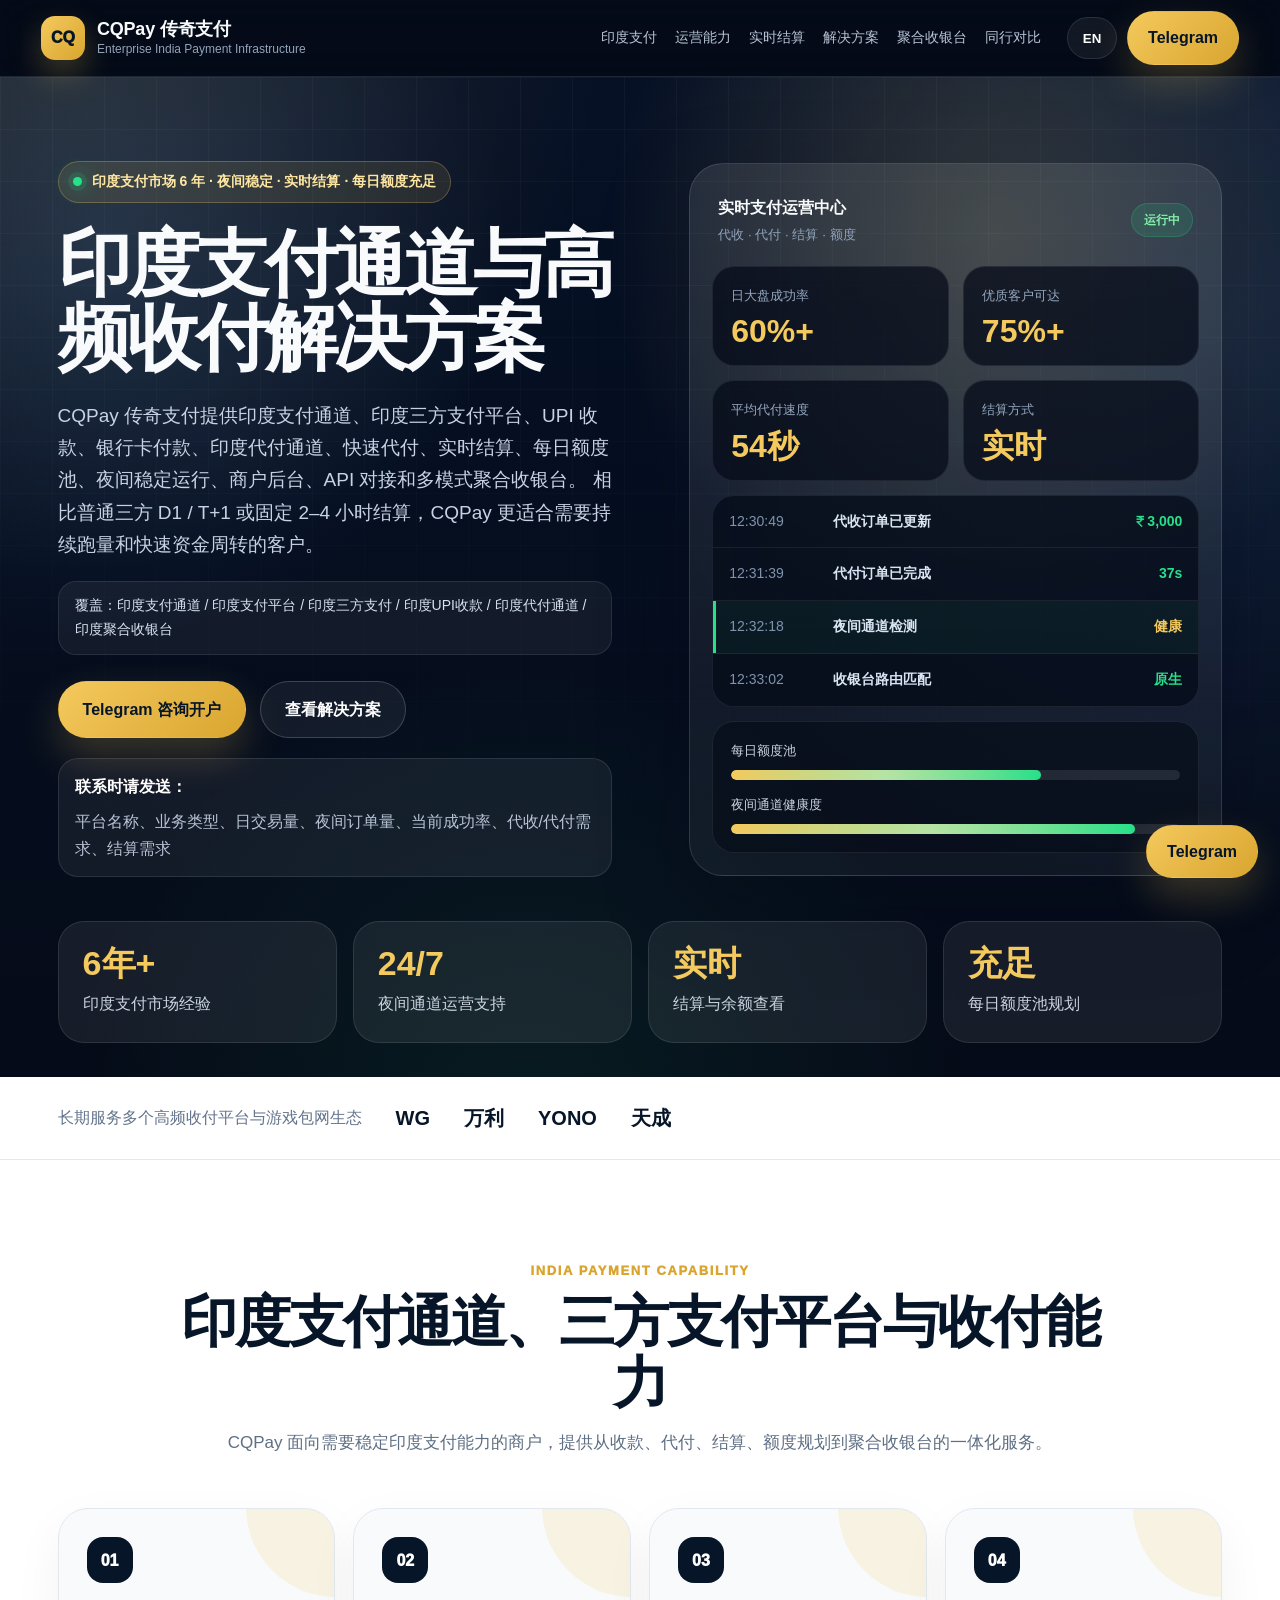
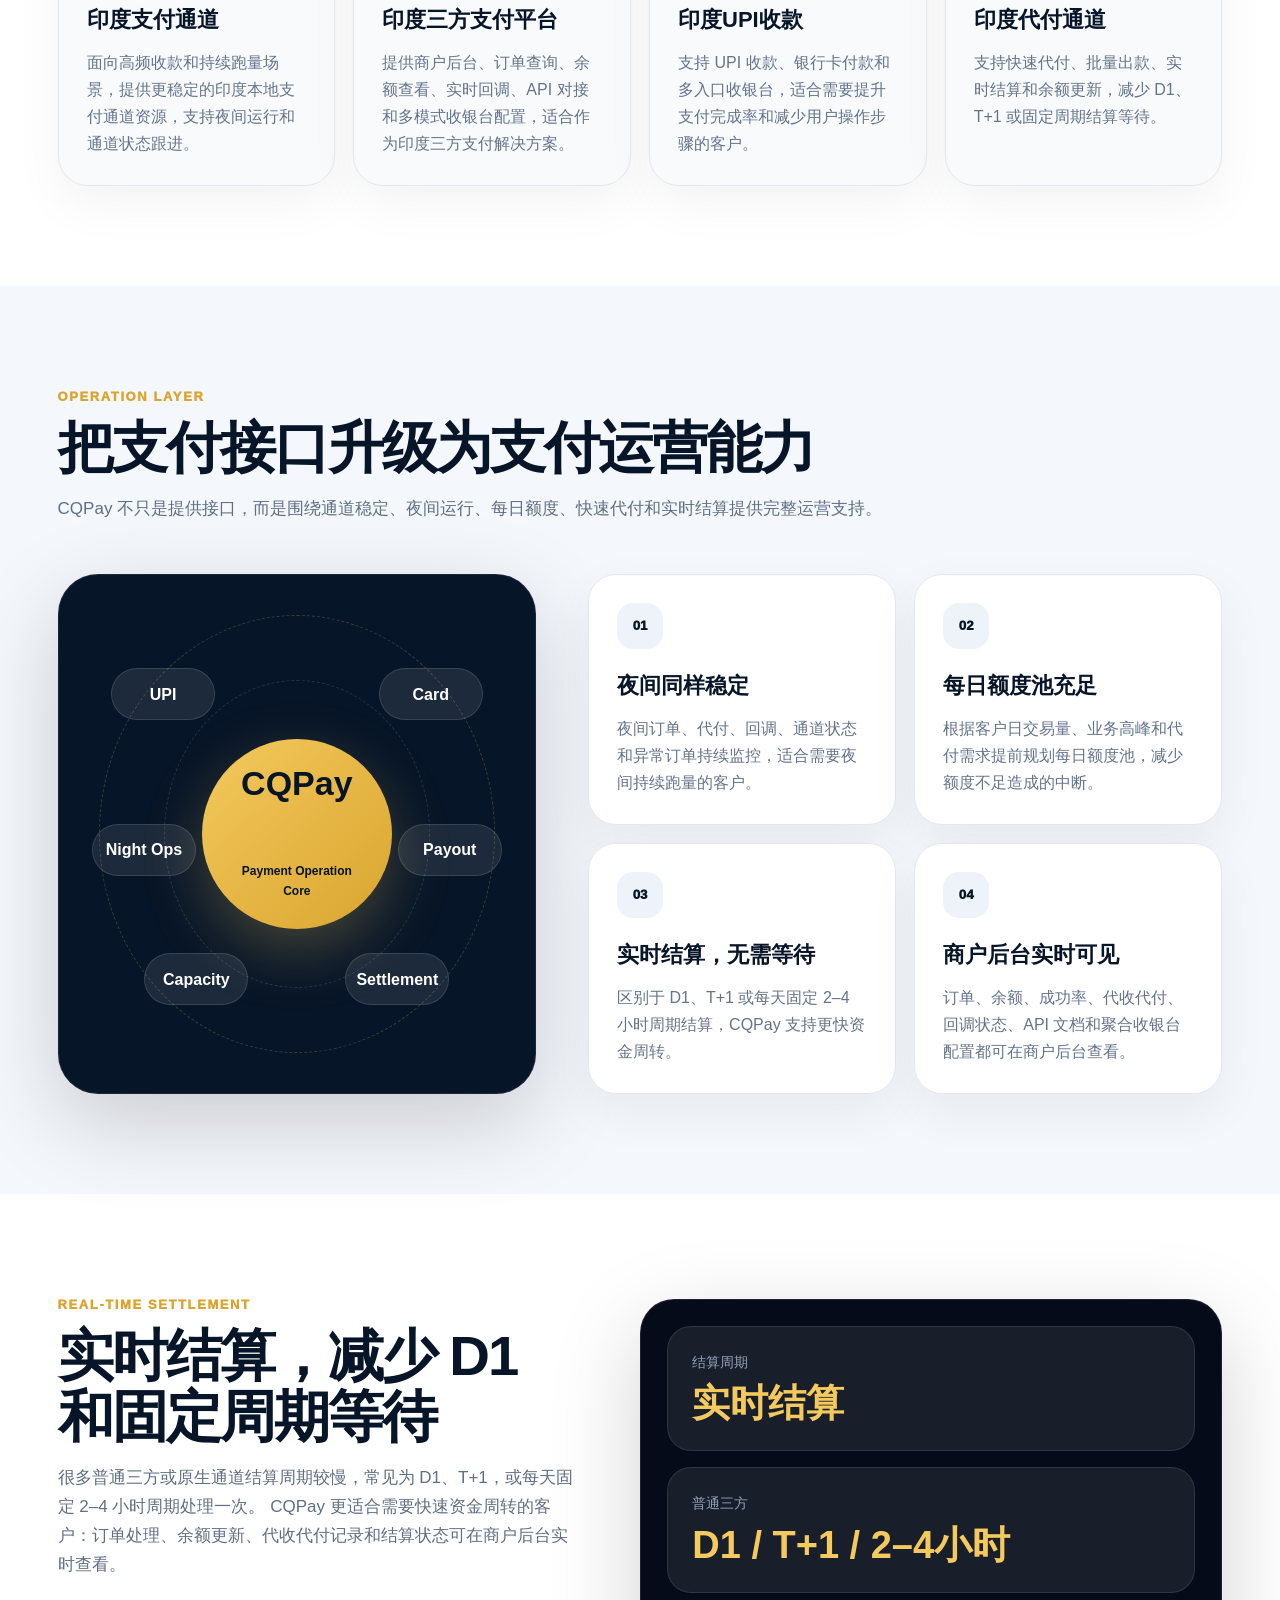
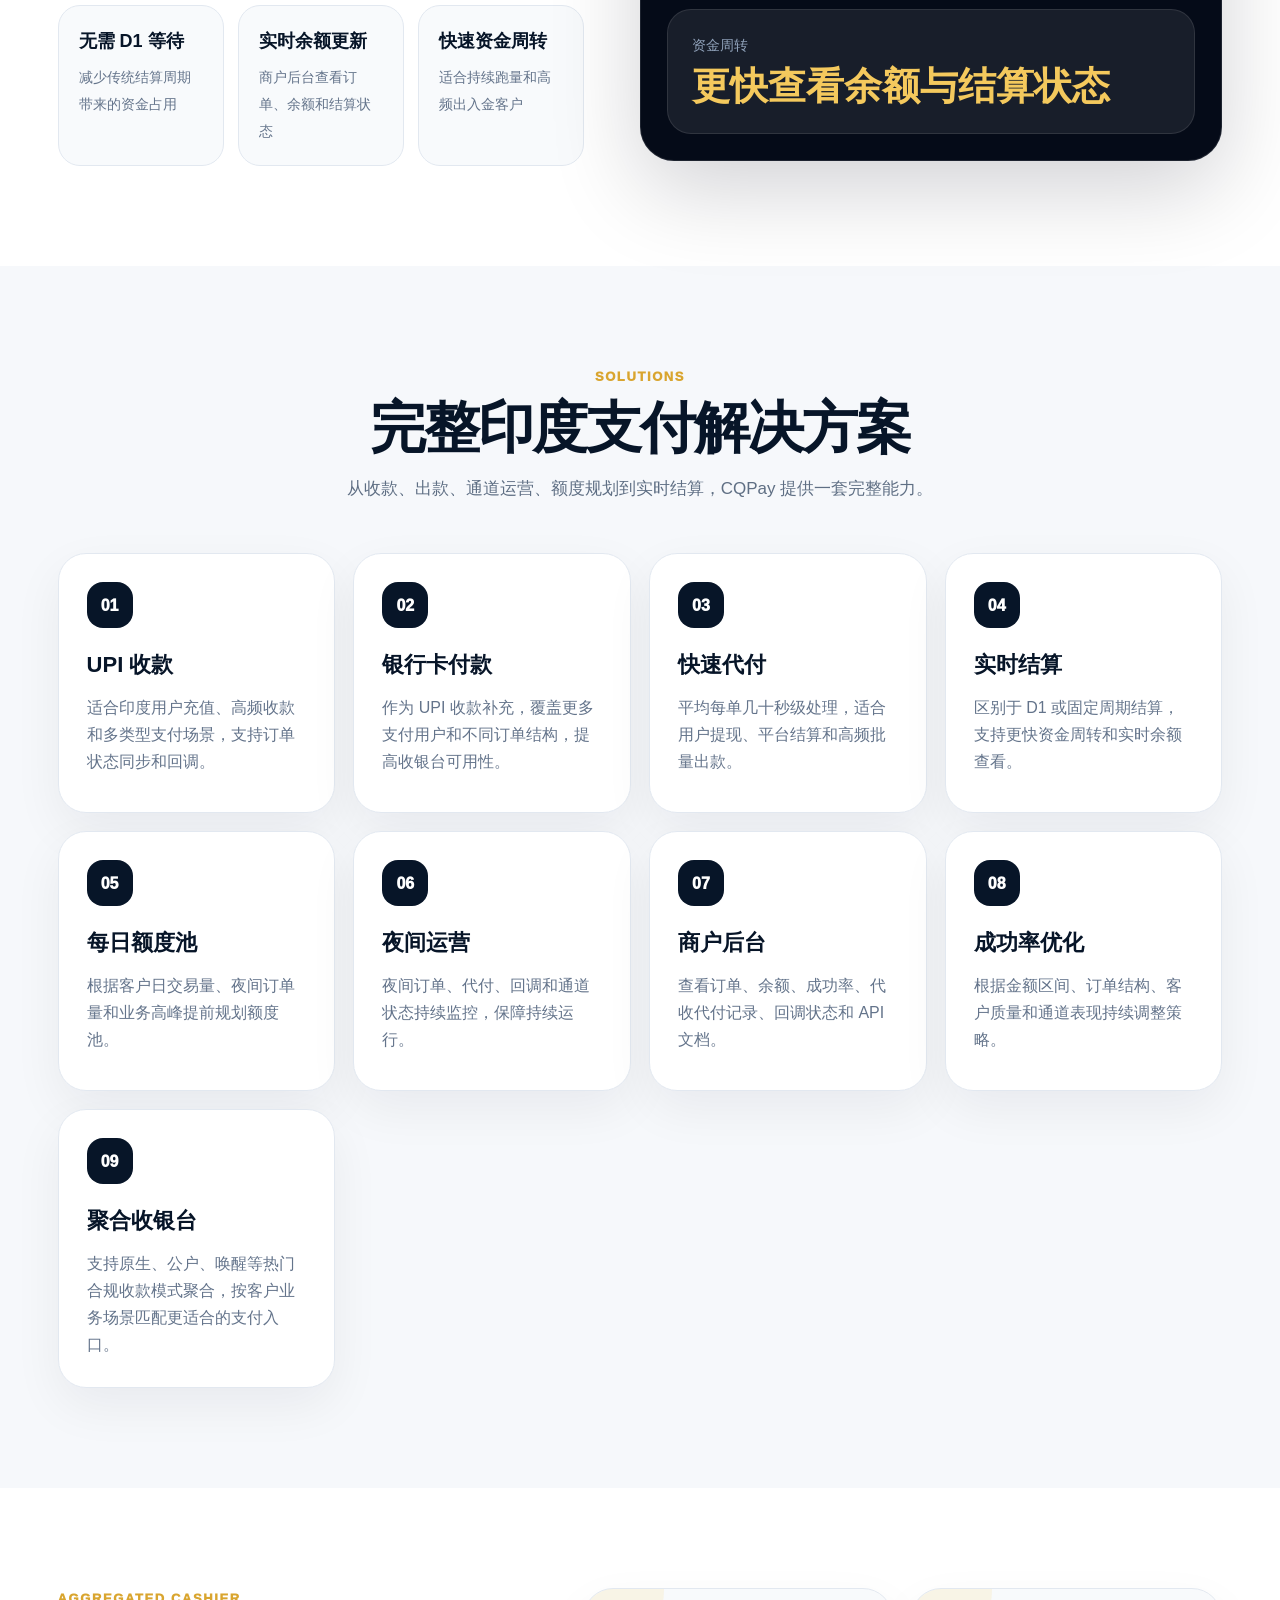
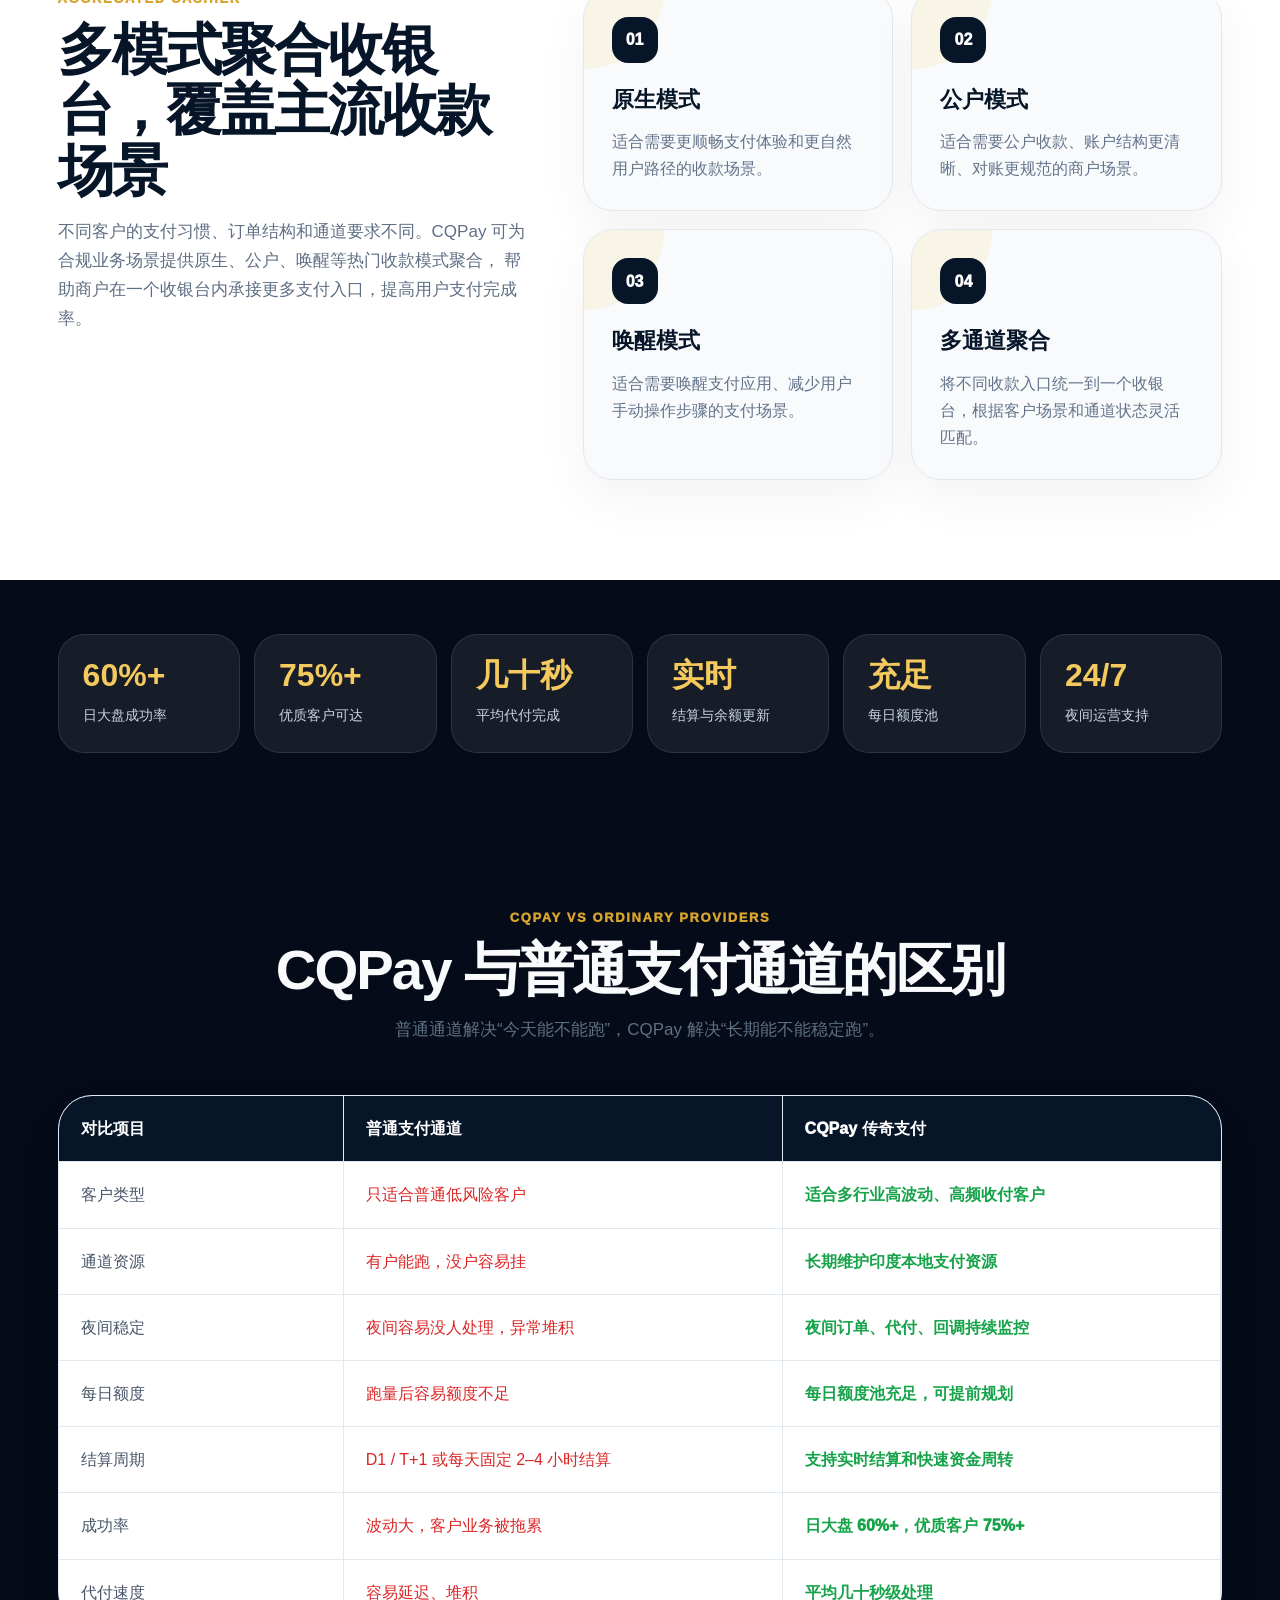
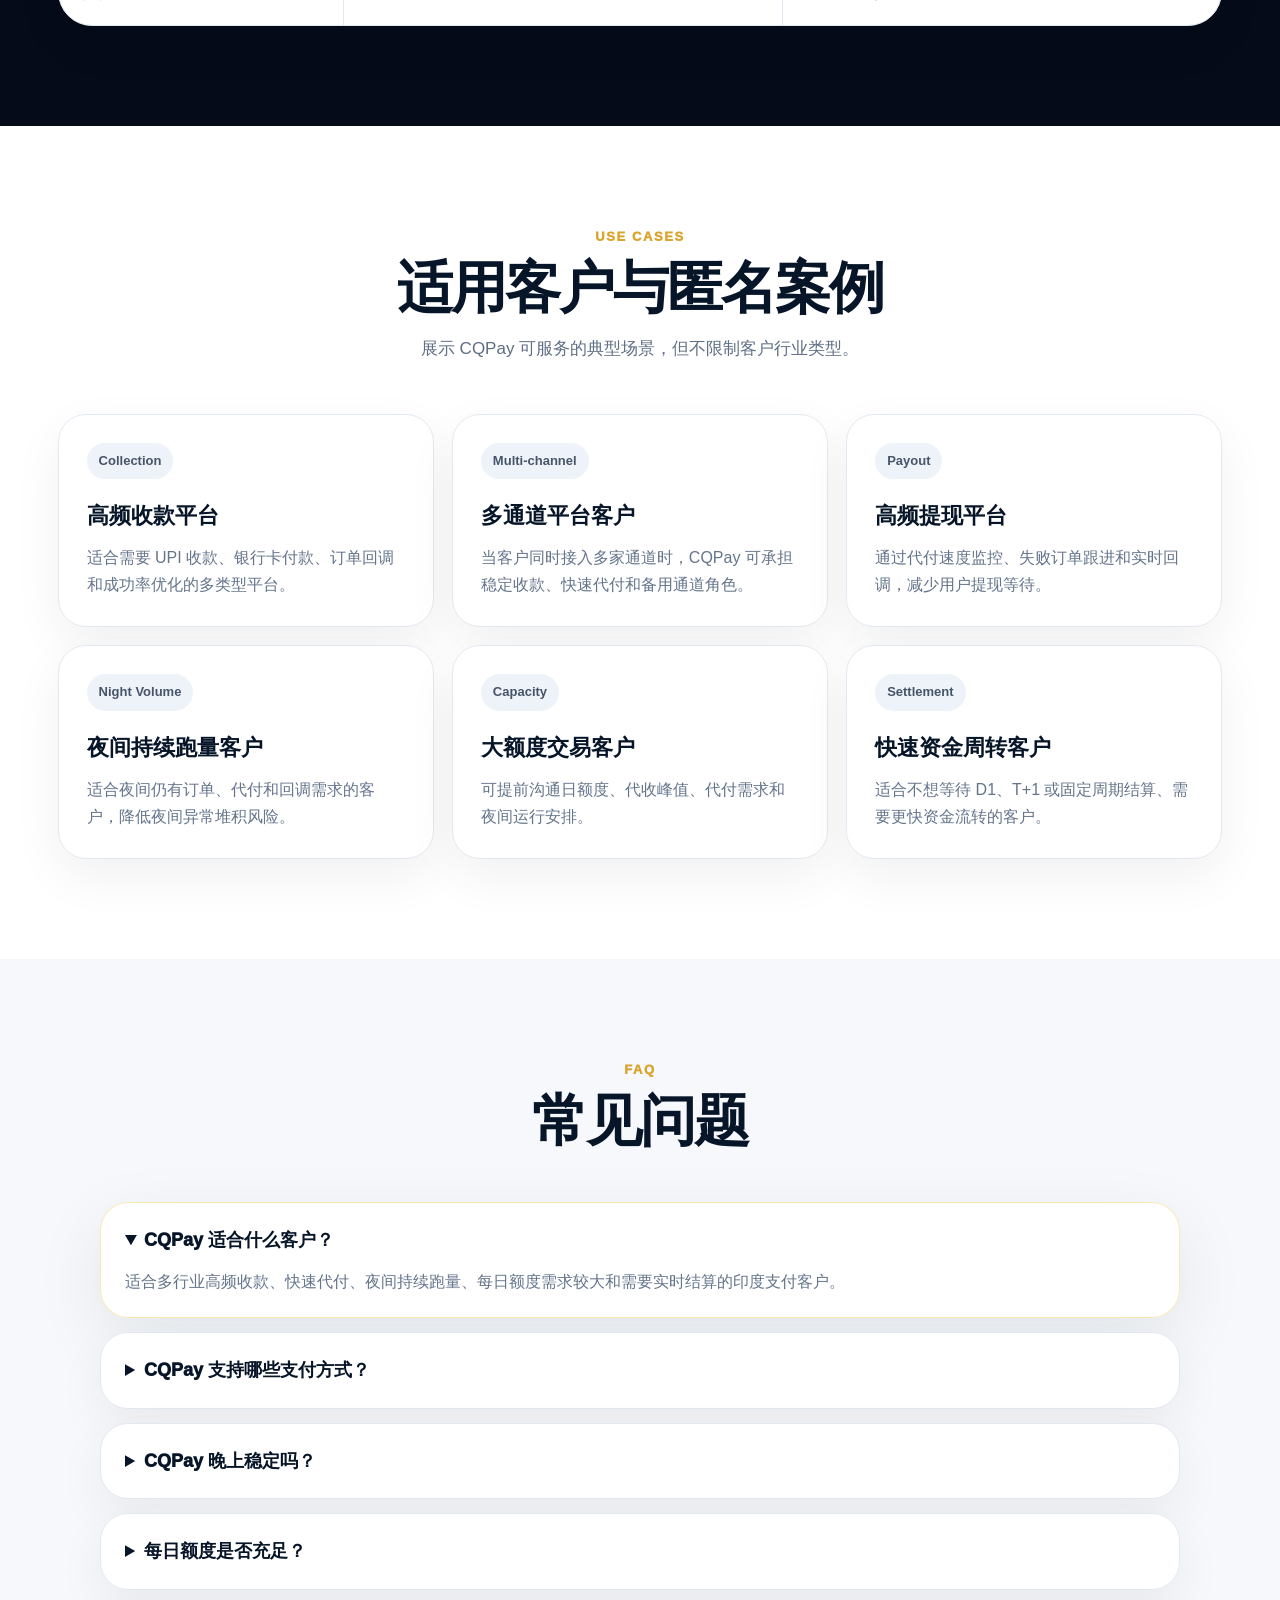
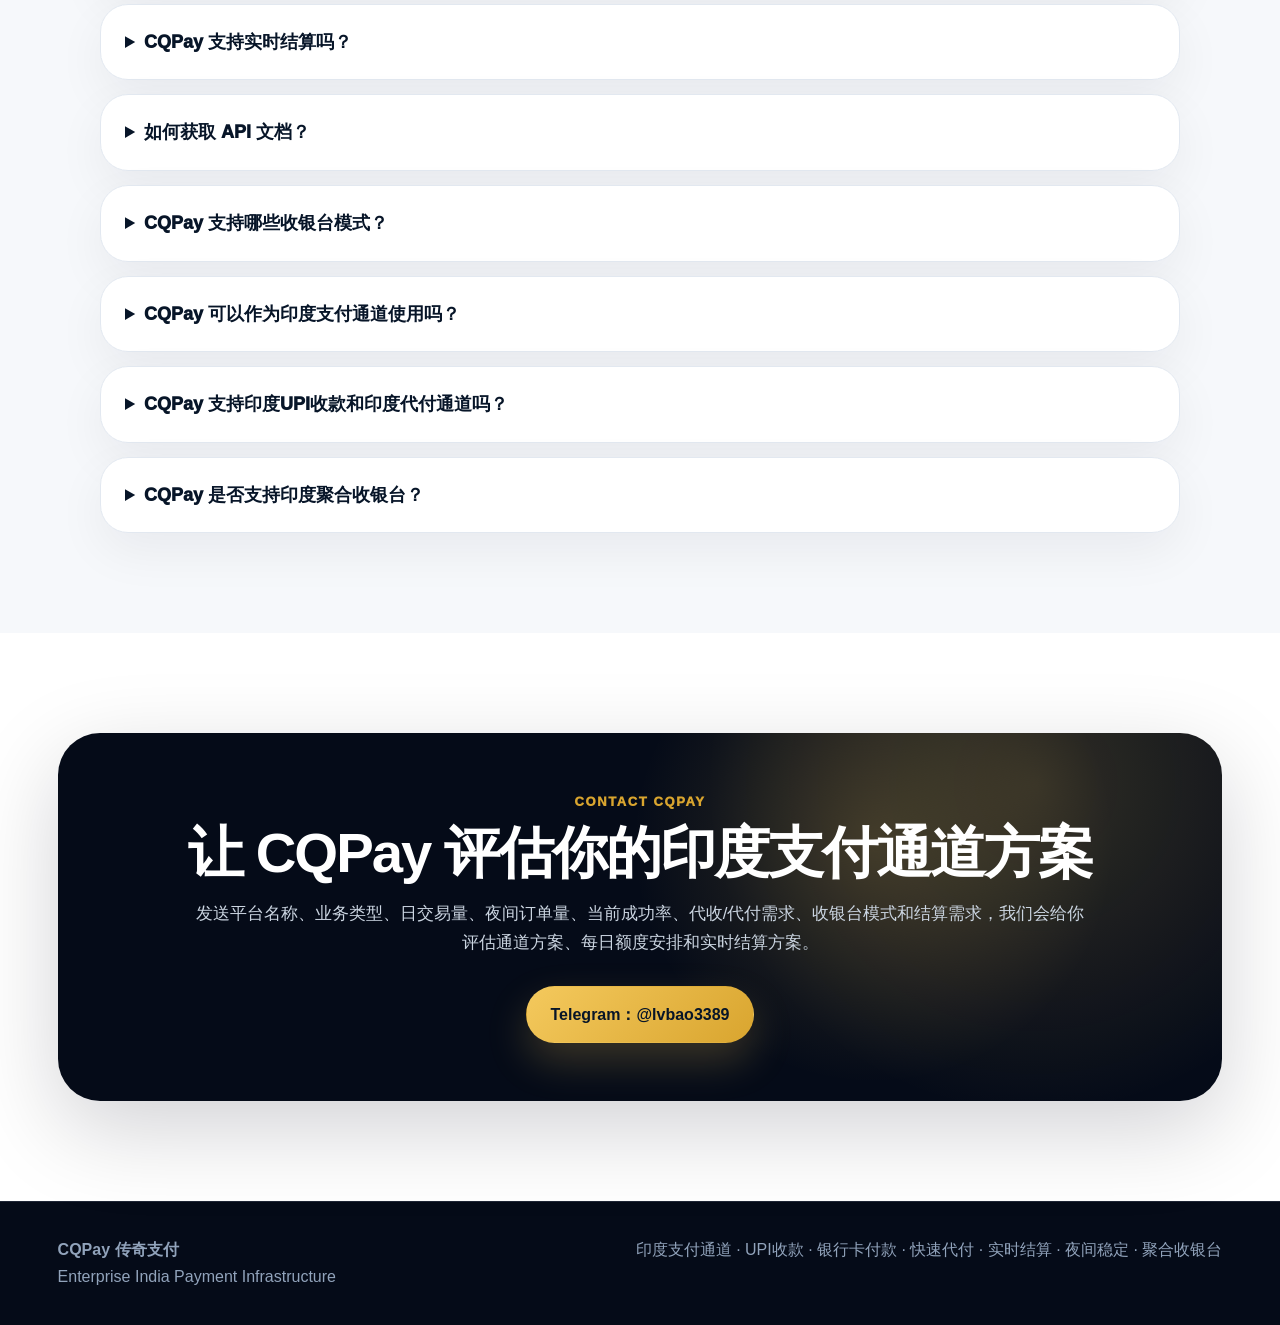
==== commit 83892a31: "Add files via upload" ====
--- a/index.html
+++ b/index.html
@@ -4,16 +4,22 @@
   <meta charset="UTF-8" />
   <meta name="viewport" content="width=device-width, initial-scale=1.0" />
 
-  <title>CQPay 传奇支付 - 印度高成功率支付基础设施｜实时结算｜夜间稳定｜每日额度充足｜聚合收银台</title>
-  <meta name="description" content="CQPay 传奇支付专注印度支付市场6年，为需要印度支付、印度支付通道、印度支付平台、印度支付渠道、印度三方支付和印度第三方支付方案的客户提供UPI收款、银行卡付款、印度代收代付、聚合收银台、商户后台和API对接。夜间同样稳定运行，每日额度池充足，支持实时结算与快速资金周转，无需像普通三方一样等待D1或固定周期结算。日大盘成功率稳定60%+，优质客户可达75%+，代付平均几十秒完成。" />
-  <meta name="keywords" content="CQPay, 传奇支付, India Payment Gateway, Rummy Payment Gateway India, UPI Payment Gateway for Rummy, Gaming Payout Solution India, High Risk Payment Gateway India, Real-time Settlement India Payment, Instant Settlement Payment Gateway, Aggregated Cashier India, Native Payment Flow, Corporate Account Collection, App Wake-up Payment, Night Stable Payment India, Daily Capacity India Payment, 印度支付通道, 印度支付平台, 印度支付渠道, 印度三方支付, 印度第三方支付, 印度支付公司, 印度UPI收款, 印度代付, PayPal 印度, Paytm 印度, 印度 Paytm, 实时结算, 夜间稳定, 每日额度充足" />
+  <title>CQPay 传奇支付 - 印度支付通道｜印度三方支付平台｜UPI收款｜印度代付通道</title>
+  <meta name="description" content="CQPay 传奇支付专注印度支付市场，为需要印度支付通道、印度支付平台、印度三方支付、印度第三方支付、印度UPI收款、印度代付通道和印度聚合收银台的商户，提供 UPI 收款、银行卡付款、快速代付、实时结算、夜间稳定运行、每日额度规划、多模式聚合收银台、商户后台和 API 对接。" />
+  <meta name="keywords" content="CQPay, 传奇支付, 印度支付通道, 印度支付平台, 印度三方支付, 印度第三方支付, 印度UPI收款, 印度代付通道, 印度支付公司, 印度聚合收银台, India Payment Channel, India Payment Platform, India Third-party Payment, India UPI Collection, India Payout Channel, Aggregated Cashier India, UPI Collection India, Fast Payout India, Real-time Settlement India" />
   <meta name="theme-color" content="#050b18" />
-
-  <meta property="og:title" content="CQPay 传奇支付 - India High-frequency Collection and Payout Solution" />
-  <meta property="og:description" content="UPI收款、银行卡付款、快速代付、夜间稳定、每日额度充足、实时结算。" />
+  <meta name="robots" content="index, follow, max-image-preview:large" />
+  <meta http-equiv="Content-Language" content="zh-CN,en" />
+
+  <meta property="og:title" content="CQPay 传奇支付 - India Payment Channel & Third-party Payment Platform" />
+  <meta property="og:description" content="印度支付通道、印度三方支付平台、UPI收款、印度代付通道、实时结算、夜间稳定、每日额度充足、聚合收银台。" />
   <meta property="og:type" content="website" />
-
-  <link rel="canonical" href="https://yourdomain.com/" />
+  <meta property="og:url" content="https://cqpay.github.io/" />
+
+  <link rel="canonical" href="https://cqpay.github.io/" />
+  <link rel="alternate" hreflang="zh-CN" href="https://cqpay.github.io/" />
+  <link rel="alternate" hreflang="en" href="https://cqpay.github.io/" />
+  <link rel="alternate" hreflang="x-default" href="https://cqpay.github.io/" />
   <link rel="icon" href="assets/images/favicon.svg" type="image/svg+xml" />
   <link rel="stylesheet" href="assets/css/styles.css" />
 
@@ -23,23 +29,23 @@
     "@graph": [
       {
         "@type": "Organization",
-        "@id": "https://yourdomain.com/#organization",
+        "@id": "https://cqpay.github.io/#organization",
         "name": "CQPay 传奇支付",
         "alternateName": "CQPay",
-        "url": "https://yourdomain.com/",
+        "url": "https://cqpay.github.io/",
         "areaServed": "India"
       },
       {
         "@type": "FinancialService",
-        "@id": "https://yourdomain.com/#service",
-        "name": "CQPay Enterprise India Payment Infrastructure",
-        "description": "UPI collection, bank card payment, payout, merchant dashboard, real-time settlement, night operation and API onboarding for India high-volume merchants.",
+        "@id": "https://cqpay.github.io/#service",
+        "name": "CQPay India Payment Channel and Third-party Payment Platform",
+        "description": "India payment channel, third-party payment platform, UPI collection, bank card payment, payout channel, aggregated cashier, merchant dashboard, real-time settlement, night operation and API onboarding for India high-volume merchants.",
         "areaServed": "India",
         "serviceType": ["UPI Collection", "Bank Card Payment", "Payout Solution", "Real-time Settlement", "Merchant Dashboard", "Night Operation"]
       },
       {
         "@type": "FAQPage",
-        "@id": "https://yourdomain.com/#faq",
+        "@id": "https://cqpay.github.io/#faq",
         "mainEntity": [
           {
             "@type": "Question",
@@ -73,7 +79,7 @@
 </head>
 
 <body>
-  <header class="site-header" id="top">
+  <header class="site-header">
     <div class="header-shell">
       <a class="brand" href="#top" aria-label="CQPay">
         <span class="brand-mark">CQ</span>
@@ -84,7 +90,8 @@
       </a>
 
       <nav class="desktop-nav" aria-label="Main navigation">
-        <a href="#operation" data-zh="运营能力" data-en="Operation">运营能力</a>
+        <a href="#india-payment" data-zh="印度支付" data-en="India Payment">印度支付</a>
+      <a href="#operation" data-zh="运营能力" data-en="Operation">运营能力</a>
         <a href="#settlement" data-zh="实时结算" data-en="Settlement">实时结算</a>
         <a href="#solutions" data-zh="解决方案" data-en="Solutions">解决方案</a>
         <a href="#cashier" data-zh="聚合收银台" data-en="Cashier">聚合收银台</a>
@@ -111,7 +118,7 @@
   </header>
 
   <main>
-    <section class="hero-command">
+    <section class="hero-command" id="top">
       <div class="hero-bg-grid"></div>
       <div class="page-wrap hero-grid">
         <div class="hero-copy reveal">
@@ -121,17 +128,21 @@
             <b class="en">6 years in India · night stable · real-time settlement · daily capacity ready</b>
           </div>
 
-          <h1 class="zh">面向印度高频收付场景解决方案</h1>
-          <h1 class="en">Solution for India high-frequency collection and payout scenarios</h1>
+          <h1 class="zh">印度支付通道与高频收付解决方案</h1>
+          <h1 class="en">India payment channel for high-frequency collection and payout</h1>
 
           <p class="hero-lead zh">
-            CQPay 传奇支付提供 UPI 收款、银行卡付款、快速代付、实时结算、每日额度池、夜间稳定运行、商户后台、API 对接和多模式聚合收银台。
+            CQPay 传奇支付提供印度支付通道、印度三方支付平台、UPI 收款、银行卡付款、印度代付通道、快速代付、实时结算、每日额度池、夜间稳定运行、商户后台、API 对接和多模式聚合收银台。
             相比普通三方 D1 / T+1 或固定 2–4 小时结算，CQPay 更适合需要持续跑量和快速资金周转的客户。
           </p>
           <p class="hero-lead en">
-            CQPay provides UPI collection, bank card payment, fast payout, real-time settlement, daily capacity planning,
-            stable night operation, merchant dashboard, API onboarding and multi-mode cashier aggregation for India high-volume merchants.
+            CQPay provides India payment channel, third-party payment platform capability, UPI collection, bank card payment, India payout channel, fast payout, real-time settlement, daily capacity planning, stable night operation, merchant dashboard, API onboarding and multi-mode cashier aggregation for India high-volume merchants.
           </p>
+
+          <div class="hero-keyline reveal">
+            <span class="zh">覆盖：印度支付通道 / 印度支付平台 / 印度三方支付 / 印度UPI收款 / 印度代付通道 / 印度聚合收银台</span>
+            <span class="en">Covers: India payment channel / India payment platform / third-party payment / UPI collection / payout channel / aggregated cashier</span>
+          </div>
 
           <div class="hero-actions">
             <a class="btn btn-primary btn-large js-tg-link zh" href="https://t.me/YourTelegram" target="_blank" rel="noopener">Telegram 咨询开户</a>
@@ -151,53 +162,78 @@
         <div class="command-panel reveal">
           <div class="panel-head">
             <div>
-              <strong>Live Payment Command Center</strong>
-              <small>Collection · Payout · Settlement · Capacity</small>
-            </div>
-            <em>ONLINE</em>
+              <strong class="zh">实时支付运营中心</strong>
+              <strong class="en">Live Payment Command Center</strong>
+              <small class="zh">代收 · 代付 · 结算 · 额度</small>
+              <small class="en">Collection · Payout · Settlement · Capacity</small>
+            </div>
+            <em class="zh">运行中</em>
+            <em class="en">ONLINE</em>
           </div>
 
           <div class="panel-metrics">
             <article>
-              <span>Daily Success</span>
-              <strong>60%+</strong>
+              <span class="zh">日大盘成功率</span>
+              <span class="en">Daily Success</span>
+              <strong data-count="60" data-suffix="%+">60%+</strong>
             </article>
             <article>
-              <span>Premium Clients</span>
-              <strong>75%+</strong>
+              <span class="zh">优质客户可达</span>
+              <span class="en">Premium Clients</span>
+              <strong data-count="75" data-suffix="%+">75%+</strong>
             </article>
             <article>
-              <span>Avg Payout</span>
-              <strong>38s</strong>
+              <span class="zh">平均代付速度</span>
+              <span class="en">Avg Payout</span>
+              <strong class="zh">54秒</strong>
+              <strong class="en">54s</strong>
             </article>
             <article>
-              <span>Settlement</span>
-              <strong>Real-time</strong>
+              <span class="zh">结算方式</span>
+              <span class="en">Settlement</span>
+              <strong class="zh">实时</strong>
+              <strong class="en">Real-time</strong>
             </article>
           </div>
 
           <div class="mini-terminal">
             <div class="terminal-row success">
-              <span>12:30:49</span><b>Collection updated</b><em>₹3,000</em>
+              <span>12:30:49</span>
+              <b class="zh">代收订单已更新</b>
+              <b class="en">Collection updated</b>
+              <em>₹3,000</em>
             </div>
             <div class="terminal-row success">
-              <span>12:31:39</span><b>Payout completed</b><em>37s</em>
+              <span>12:31:39</span>
+              <b class="zh">代付订单已完成</b>
+              <b class="en">Payout completed</b>
+              <em>37s</em>
             </div>
             <div class="terminal-row warning">
-              <span>12:32:18</span><b>Night channel check</b><em>Healthy</em>
+              <span>12:32:18</span>
+              <b class="zh">夜间通道检测</b>
+              <b class="en">Night channel check</b>
+              <em class="zh">健康</em>
+              <em class="en">Healthy</em>
             </div>
             <div class="terminal-row success">
-              <span>12:33:02</span><b>Cashier route matched</b><em>Native</em>
+              <span>12:33:02</span>
+              <b class="zh">收银台路由匹配</b>
+              <b class="en">Cashier route matched</b>
+              <em class="zh">原生</em>
+              <em class="en">Native</em>
             </div>
           </div>
 
           <div class="capacity-strip">
             <div>
-              <span>Daily Capacity</span>
+              <span class="zh">每日额度池</span>
+              <span class="en">Daily Capacity</span>
               <div class="bar"><i style="width: 69%"></i></div>
             </div>
             <div>
-              <span>Night Health</span>
+              <span class="zh">夜间通道健康度</span>
+              <span class="en">Night Health</span>
               <div class="bar"><i style="width: 90%"></i></div>
             </div>
           </div>
@@ -206,8 +242,8 @@
 
       <div class="page-wrap hero-stat-row reveal">
         <article>
-          <strong class="zh">6年+</strong>
-          <strong class="en">6+ Years</strong>
+          <strong class="zh" data-count="6" data-suffix="年+">6年+</strong>
+          <strong class="en" data-count="6" data-suffix="+ Years">6+ Years</strong>
           <span class="zh">印度支付市场经验</span>
           <span class="en">India payment experience</span>
         </article>
@@ -238,6 +274,54 @@
         <b>WG</b><b>万利</b><b>YONO</b><b>天成</b>
       </div>
     </section>
+
+
+    <section class="section market-section" id="india-payment">
+      <div class="page-wrap">
+        <div class="section-title reveal">
+          <span>India Payment Capability</span>
+          <h2 class="zh">印度支付通道、三方支付平台与收付能力</h2>
+          <h2 class="en">India payment channel, third-party payment platform and transaction capability</h2>
+          <p class="zh">CQPay 面向需要稳定印度支付能力的商户，提供从收款、代付、结算、额度规划到聚合收银台的一体化服务。</p>
+          <p class="en">CQPay provides integrated India payment capability for merchants that need stable collection, payout, settlement, capacity planning and cashier aggregation.</p>
+        </div>
+
+        <div class="market-grid">
+          <article class="market-card reveal">
+            <b>01</b>
+            <h3 class="zh">印度支付通道</h3>
+            <h3 class="en">India Payment Channel</h3>
+            <p class="zh">面向高频收款和持续跑量场景，提供更稳定的印度本地支付通道资源，支持夜间运行和通道状态跟进。</p>
+            <p class="en">For high-frequency collection and continuous volume, CQPay provides stable India payment channel resources with night operation support.</p>
+          </article>
+
+          <article class="market-card reveal">
+            <b>02</b>
+            <h3 class="zh">印度三方支付平台</h3>
+            <h3 class="en">India Third-party Payment Platform</h3>
+            <p class="zh">提供商户后台、订单查询、余额查看、实时回调、API 对接和多模式收银台配置，适合作为印度三方支付解决方案。</p>
+            <p class="en">Merchant dashboard, order query, balance visibility, callbacks, API onboarding and multi-mode cashier configuration.</p>
+          </article>
+
+          <article class="market-card reveal">
+            <b>03</b>
+            <h3 class="zh">印度UPI收款</h3>
+            <h3 class="en">India UPI Collection</h3>
+            <p class="zh">支持 UPI 收款、银行卡付款和多入口收银台，适合需要提升支付完成率和减少用户操作步骤的客户。</p>
+            <p class="en">Supports UPI collection, bank card payment and multi-entry cashier for better payment completion.</p>
+          </article>
+
+          <article class="market-card reveal">
+            <b>04</b>
+            <h3 class="zh">印度代付通道</h3>
+            <h3 class="en">India Payout Channel</h3>
+            <p class="zh">支持快速代付、批量出款、实时结算和余额更新，减少 D1、T+1 或固定周期结算等待。</p>
+            <p class="en">Supports fast payout, batch payout, real-time settlement and balance updates to reduce D1 or fixed-cycle waiting.</p>
+          </article>
+        </div>
+      </div>
+    </section>
+
 
     <section class="section operation-section" id="operation">
       <div class="page-wrap">
@@ -371,10 +455,10 @@
           </article>
           <article class="stack-card reveal">
             <i>02</i>
-            <h3 class="zh">银行卡/UPI付款</h3>
-            <h3 class="en">Bank Card/UPI Payment</h3>
-            <p class="zh">作为 UPI 收款补充，覆盖更多支付用户和不同订单结构。</p>
-            <p class="en">Complementary payment method for broader user coverage and order structures.</p>
+            <h3 class="zh">银行卡付款</h3>
+            <h3 class="en">Bank Card Payment</h3>
+            <p class="zh">作为 UPI 收款补充，覆盖更多支付用户和不同订单结构，提高收银台可用性。</p>
+            <p class="en">Complementary method for broader user coverage, order structures and cashier availability.</p>
           </article>
           <article class="stack-card reveal">
             <i>03</i>
@@ -487,8 +571,8 @@
 
     <section class="section performance-band" id="performance">
       <div class="page-wrap performance-grid">
-        <article class="reveal"><strong>60%+</strong><span class="zh">日大盘成功率</span><span class="en">Daily overall success</span></article>
-        <article class="reveal"><strong>75%+</strong><span class="zh">优质客户可达</span><span class="en">Premium clients</span></article>
+        <article class="reveal"><strong data-count="60" data-suffix="%+">60%+</strong><span class="zh">日大盘成功率</span><span class="en">Daily overall success</span></article>
+        <article class="reveal"><strong data-count="75" data-suffix="%+">75%+</strong><span class="zh">优质客户可达</span><span class="en">Premium clients</span></article>
         <article class="reveal"><strong class="zh">几十秒</strong><strong class="en">Dozens of sec</strong><span class="zh">平均代付完成</span><span class="en">Average payout speed</span></article>
         <article class="reveal"><strong class="zh">实时</strong><strong class="en">Real-time</strong><span class="zh">结算与余额更新</span><span class="en">Settlement update</span></article>
         <article class="reveal"><strong class="zh">充足</strong><strong class="en">Ready</strong><span class="zh">每日额度池</span><span class="en">Daily capacity</span></article>
@@ -618,48 +702,60 @@
 
         <div class="faq-grid">
           <details class="faq-item reveal" open>
-            <summary class="zh">CQPay 适合什么客户？</summary>
-            <summary class="en">Who is CQPay built for?</summary>
+            <summary><span class="zh">CQPay 适合什么客户？</span><span class="en">Who is CQPay built for?</span></summary>
             <p class="zh">适合多行业高频收款、快速代付、夜间持续跑量、每日额度需求较大和需要实时结算的印度支付客户。</p>
             <p class="en">CQPay is built for high-frequency collection, fast payout, night volume, daily capacity and real-time settlement needs in India.</p>
           </details>
           <details class="faq-item reveal">
-            <summary class="zh">CQPay 支持哪些支付方式？</summary>
-            <summary class="en">What payment methods are supported?</summary>
+            <summary><span class="zh">CQPay 支持哪些支付方式？</span><span class="en">What payment methods are supported?</span></summary>
             <p class="zh">支持 UPI 收款、银行卡付款、银行通道代付、商户后台和 API 对接。</p>
             <p class="en">CQPay supports UPI collection, bank card payment, bank payout, merchant dashboard and API onboarding.</p>
           </details>
           <details class="faq-item reveal">
-            <summary class="zh">CQPay 晚上稳定吗？</summary>
-            <summary class="en">Is CQPay stable at night?</summary>
+            <summary><span class="zh">CQPay 晚上稳定吗？</span><span class="en">Is CQPay stable at night?</span></summary>
             <p class="zh">CQPay 提供夜间通道运营支持，持续关注订单、代付、回调、通道状态和异常订单，适合需要夜间持续跑量的客户。</p>
             <p class="en">CQPay provides night operation support for orders, payout, callbacks, channel status and abnormal order tracking.</p>
           </details>
           <details class="faq-item reveal">
-            <summary class="zh">每日额度是否充足？</summary>
-            <summary class="en">Is daily capacity sufficient?</summary>
+            <summary><span class="zh">每日额度是否充足？</span><span class="en">Is daily capacity sufficient?</span></summary>
             <p class="zh">CQPay 可根据客户日交易量、业务高峰和代付需求提前规划每日额度池，减少因额度不足导致的业务中断。</p>
             <p class="en">CQPay can plan daily capacity based on merchant volume, peak hours and payout demand to reduce interruption.</p>
           </details>
           <details class="faq-item reveal">
-            <summary class="zh">CQPay 支持实时结算吗？</summary>
-            <summary class="en">Does CQPay support real-time settlement?</summary>
+            <summary><span class="zh">CQPay 支持实时结算吗？</span><span class="en">Does CQPay support real-time settlement?</span></summary>
             <p class="zh">CQPay 支持实时结算与后台余额实时查看，帮助客户减少 D1、T+1 或固定周期结算带来的等待时间。具体结算安排可根据客户体量和通道方案沟通确认。</p>
             <p class="en">CQPay supports real-time settlement and real-time balance visibility to reduce waiting time from D1, T+1 or fixed-cycle settlement.</p>
           </details>
           <details class="faq-item reveal">
-            <summary class="zh">如何获取 API 文档？</summary>
-            <summary class="en">How to get API documents?</summary>
+            <summary><span class="zh">如何获取 API 文档？</span><span class="en">How to get API documents?</span></summary>
             <p class="zh">通过 Telegram 开户后，可在商户后台查看完整 API 文档。</p>
             <p class="en">After Telegram onboarding, merchants can view complete API documents inside the dashboard.</p>
           </details>
 
         
           <details class="faq-item reveal">
-            <summary class="zh">CQPay 支持哪些收银台模式？</summary>
-            <summary class="en">What cashier modes does CQPay support?</summary>
+            <summary><span class="zh">CQPay 支持哪些收银台模式？</span><span class="en">What cashier modes does CQPay support?</span></summary>
             <p class="zh">CQPay 支持多模式聚合收银台，可根据合规业务场景接入原生、公户、唤醒和多通道聚合等主流收款模式。</p>
             <p class="en">CQPay supports multi-mode cashier aggregation, including native flow, corporate account flow, app wake-up flow and multi-channel aggregation for compliant business scenarios.</p>
+          </details>
+
+        
+          <details class="faq-item reveal">
+            <summary><span class="zh">CQPay 可以作为印度支付通道使用吗？</span><span class="en">Can CQPay be used as an India payment channel?</span></summary>
+            <p class="zh">可以。CQPay 面向需要印度支付通道、印度支付平台和印度三方支付能力的商户，提供 UPI 收款、银行卡付款、快速代付、实时结算、每日额度规划和商户后台。</p>
+            <p class="en">Yes. CQPay can be used as an India payment channel and third-party payment platform for UPI collection, card payment, fast payout, real-time settlement, daily capacity planning and dashboard management.</p>
+          </details>
+
+          <details class="faq-item reveal">
+            <summary><span class="zh">CQPay 支持印度UPI收款和印度代付通道吗？</span><span class="en">Does CQPay support India UPI collection and payout channel?</span></summary>
+            <p class="zh">支持。CQPay 提供印度 UPI 收款、银行卡付款和印度代付通道，适合高频收款、用户提现、批量出款和快速资金周转场景。</p>
+            <p class="en">Yes. CQPay supports India UPI collection, bank card payment and India payout channel for high-frequency collection, withdrawals, batch payout and fast fund turnover.</p>
+          </details>
+
+          <details class="faq-item reveal">
+            <summary><span class="zh">CQPay 是否支持印度聚合收银台？</span><span class="en">Does CQPay support an India aggregated cashier?</span></summary>
+            <p class="zh">支持。CQPay 支持原生、公户、唤醒和多通道聚合等主流收款模式，商户可以根据业务场景选择更适合的支付入口。</p>
+            <p class="en">Yes. CQPay supports native flow, corporate account flow, app wake-up flow and multi-channel aggregation so merchants can match suitable payment entries by scenario.</p>
           </details>
 
         </div>
@@ -688,7 +784,8 @@
         <strong>CQPay 传奇支付</strong>
         <span>Enterprise India Payment Infrastructure</span>
       </div>
-      <p>UPI Collection · Bank Card Payment · Fast Payout · Real-time Settlement · Night Operation · Daily Capacity</p>
+      <p class="zh">印度支付通道 · UPI收款 · 银行卡付款 · 快速代付 · 实时结算 · 夜间稳定 · 聚合收银台</p>
+      <p class="en">India Payment Channel · UPI Collection · Bank Card Payment · Fast Payout · Real-time Settlement · Night Operation · Aggregated Cashier</p>
     </div>
   </footer>
 
--- a/assets/css/styles.css
+++ b/assets/css/styles.css
@@ -73,7 +73,7 @@
 .desktop-nav {
   display: flex;
   align-items: center;
-  gap: 22px;
+  gap: 18px;
   margin-left: auto;
   color: #b8c4d5;
   font-size: 14px;
@@ -1365,3 +1365,156 @@
     grid-template-columns: 1fr;
   }
 }
+
+
+/* SEO-friendly service positioning section */
+.hero-keyline {
+  display: flex;
+  flex-wrap: wrap;
+  gap: 10px;
+  margin: -10px 0 26px;
+  color: #d8e3f2;
+  font-size: 14px;
+  padding: 12px 16px;
+  border-radius: 18px;
+  background: rgba(255,255,255,0.055);
+  border: 1px solid rgba(255,255,255,0.09);
+}
+
+.market-section {
+  background: #fff;
+  color: var(--ink);
+}
+
+.market-grid {
+  display: grid;
+  grid-template-columns: repeat(4, minmax(0, 1fr));
+  gap: 18px;
+}
+
+.market-card {
+  position: relative;
+  overflow: hidden;
+  padding: 28px;
+  border-radius: 30px;
+  background: #f8fafc;
+  border: 1px solid var(--line-light);
+  box-shadow: 0 18px 50px rgba(15,23,42,0.05);
+  transition: transform .24s ease, box-shadow .24s ease, border-color .24s ease;
+}
+
+.market-card::after {
+  content: "";
+  position: absolute;
+  width: 180px;
+  height: 180px;
+  right: -92px;
+  top: -92px;
+  border-radius: 50%;
+  background: rgba(244,201,93,.16);
+  transition: transform .28s ease;
+}
+
+.market-card:hover {
+  transform: translateY(-6px);
+  border-color: rgba(244, 201, 93, .35);
+  box-shadow: 0 24px 70px rgba(15, 23, 42, .12);
+}
+
+.market-card:hover::after {
+  transform: scale(1.28);
+}
+
+.market-card b {
+  position: relative;
+  z-index: 1;
+  display: inline-grid;
+  place-items: center;
+  width: 46px;
+  height: 46px;
+  border-radius: 16px;
+  background: var(--ink);
+  color: #fff;
+  margin-bottom: 18px;
+  font-weight: 950;
+}
+
+.market-card h3 {
+  position: relative;
+  z-index: 1;
+  color: var(--ink);
+  font-size: 22px;
+  margin-bottom: 10px;
+}
+
+.market-card p {
+  position: relative;
+  z-index: 1;
+  color: #64748b;
+}
+
+@media (max-width: 1180px) {
+  .market-grid {
+    grid-template-columns: repeat(2, minmax(0, 1fr));
+  }
+}
+
+@media (max-width: 760px) {
+  .market-grid {
+    grid-template-columns: 1fr;
+  }
+}
+
+
+/* FAQ bilingual summary fix */
+.faq-item summary {
+  display: list-item;
+}
+
+.faq-item summary .zh,
+.faq-item summary .en {
+  display: inline;
+}
+
+body.lang-en .faq-item summary .zh {
+  display: none !important;
+}
+
+body:not(.lang-en) .faq-item summary .en {
+  display: none !important;
+}
+
+
+/* Command center bilingual display fix */
+.panel-head strong.zh,
+.panel-head strong.en,
+.panel-head small.zh,
+.panel-head small.en {
+  display: block;
+}
+
+.panel-head em.zh,
+.panel-head em.en {
+  display: inline-flex;
+}
+
+.terminal-row b.zh,
+.terminal-row b.en,
+.terminal-row em.zh,
+.terminal-row em.en {
+  display: inline;
+}
+
+body.lang-en .panel-head .zh,
+body.lang-en .terminal-row .zh,
+body.lang-en .capacity-strip .zh,
+body.lang-en .panel-metrics .zh {
+  display: none !important;
+}
+
+body:not(.lang-en) .panel-head .en,
+body:not(.lang-en) .terminal-row .en,
+body:not(.lang-en) .capacity-strip .en,
+body:not(.lang-en) .panel-metrics .en {
+  display: none !important;
+}
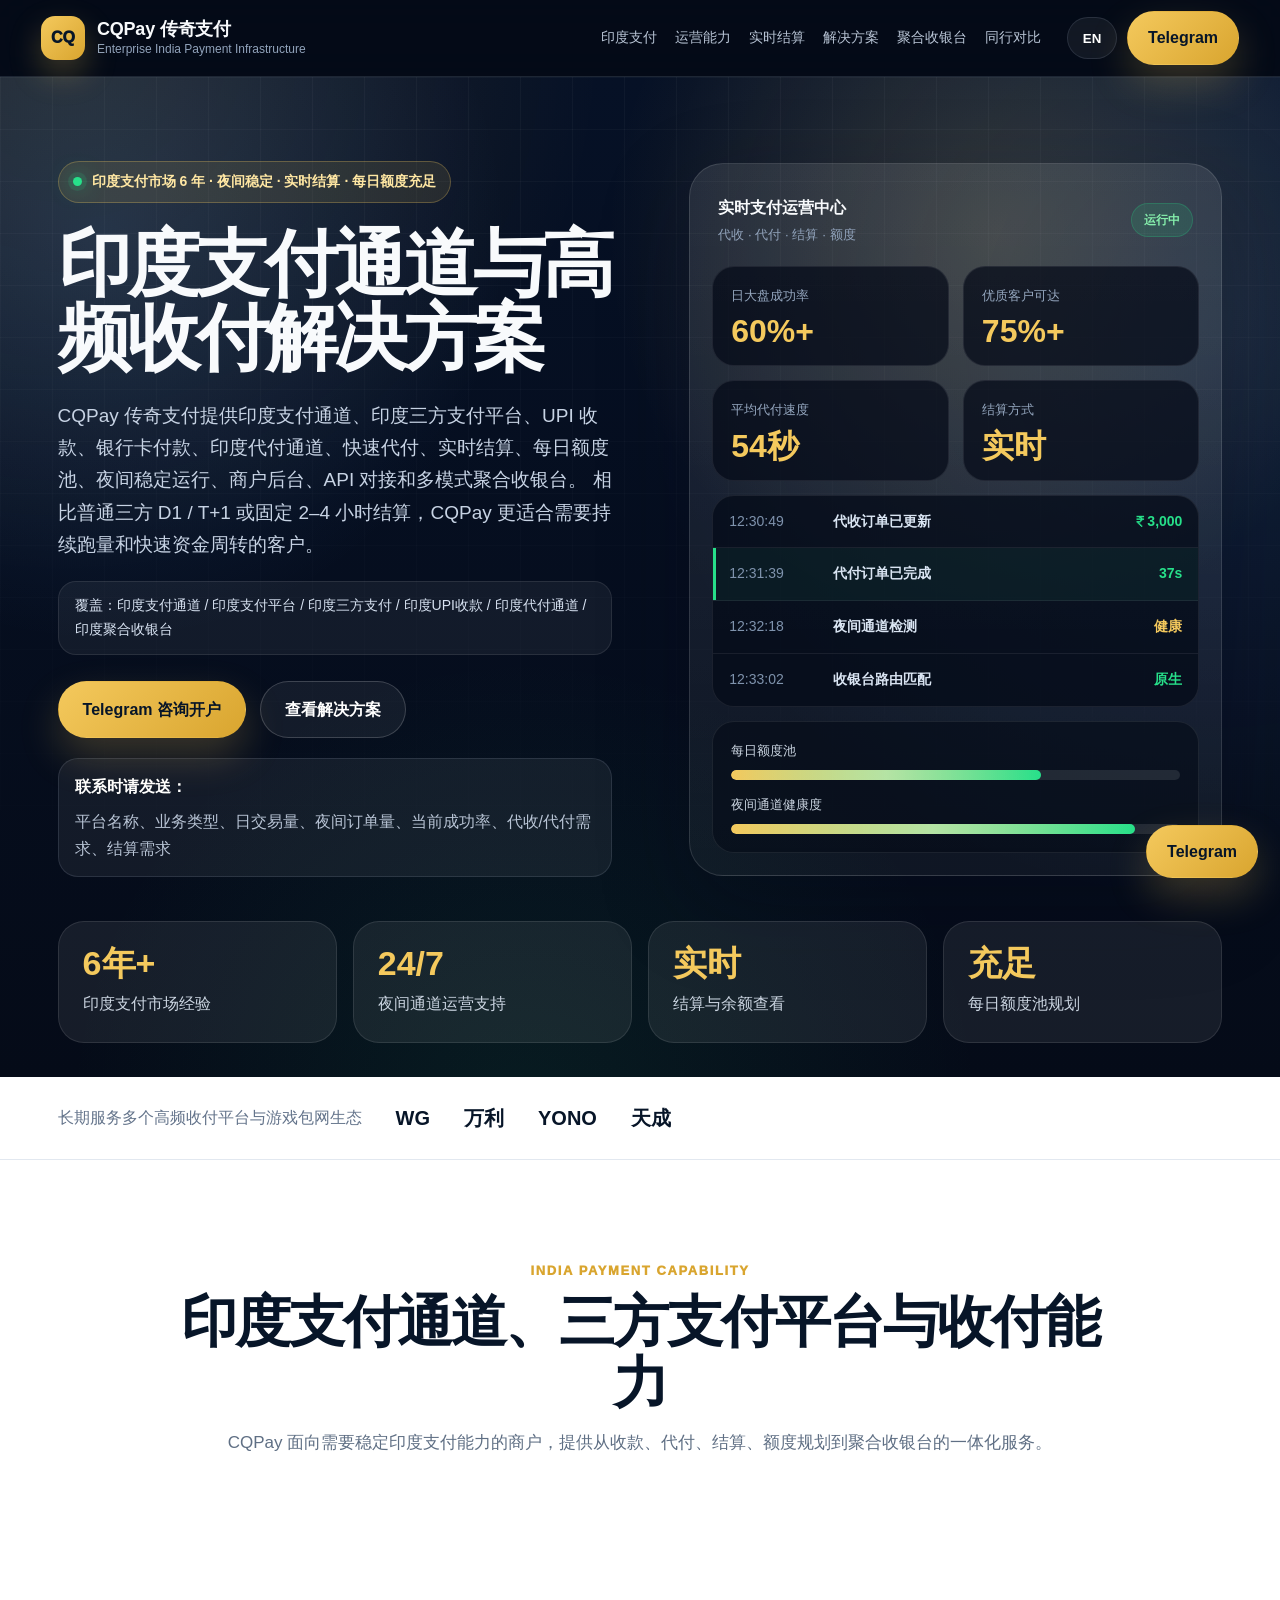
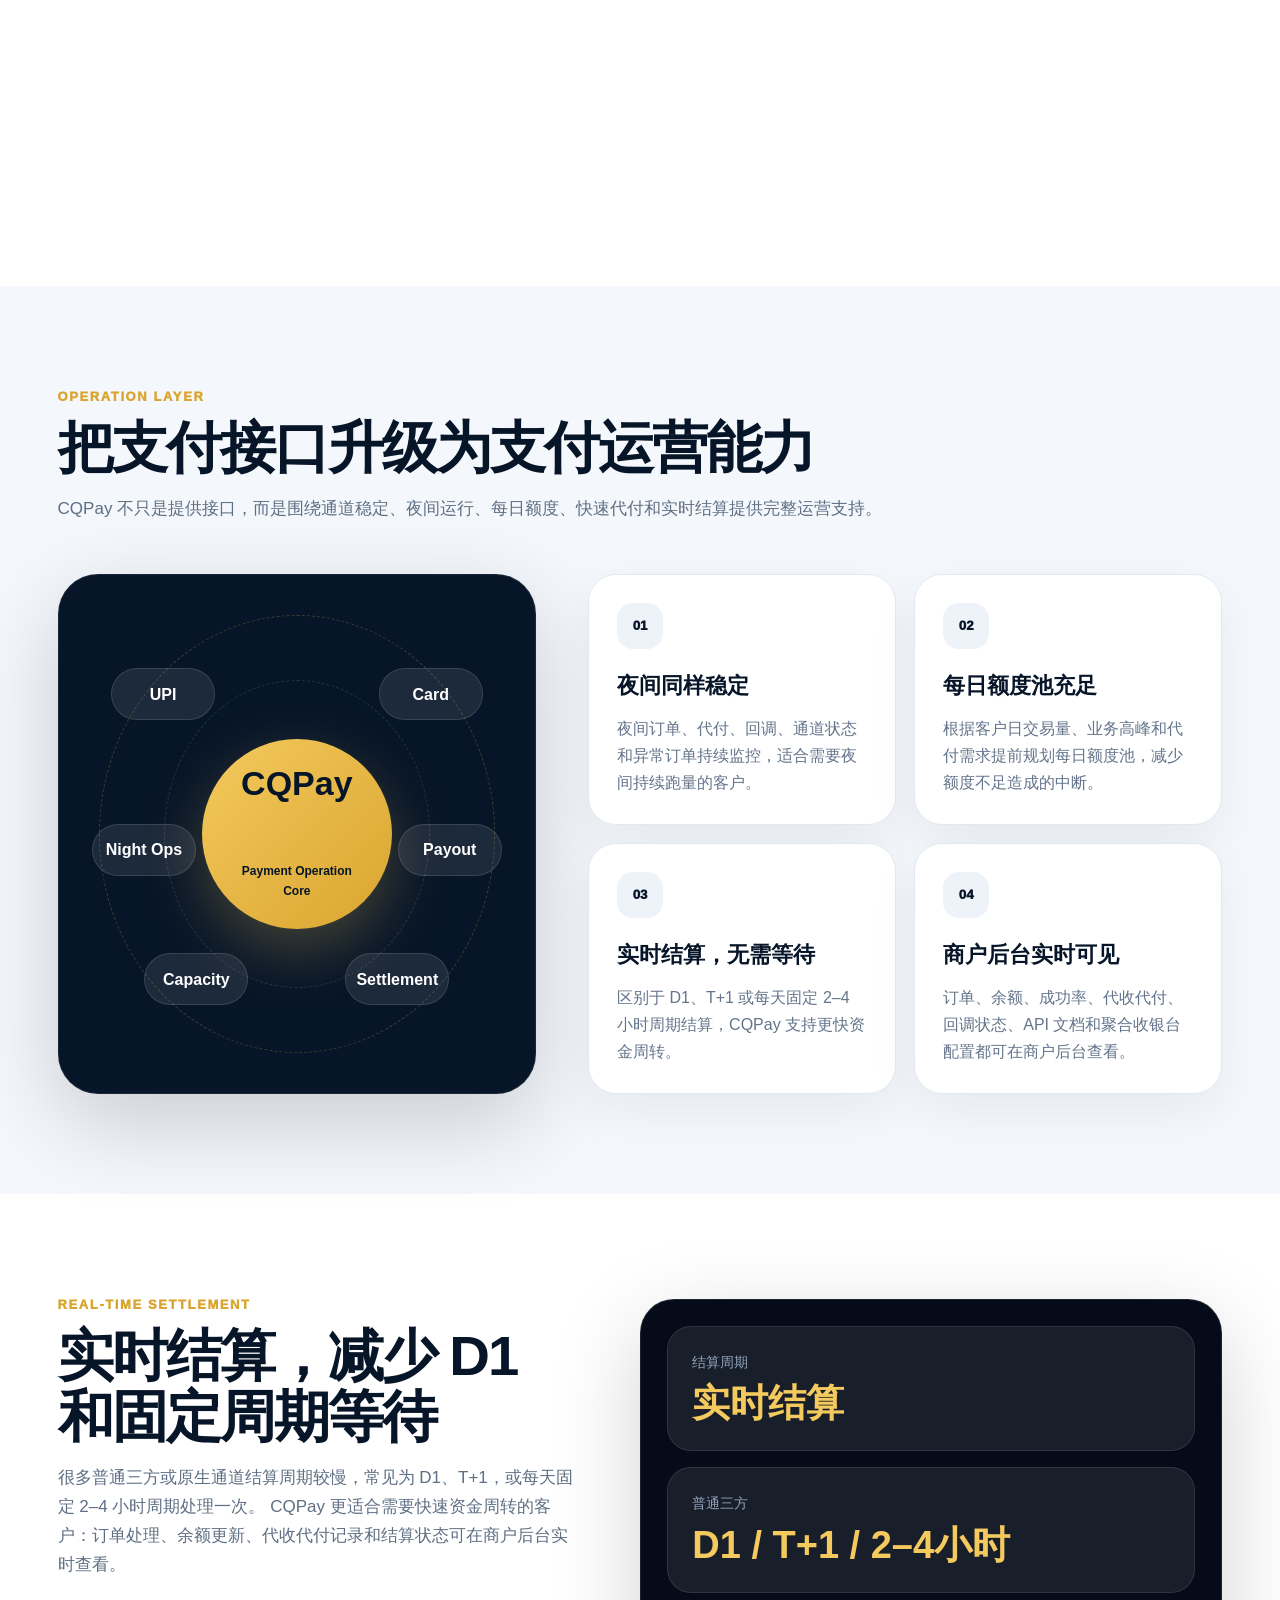
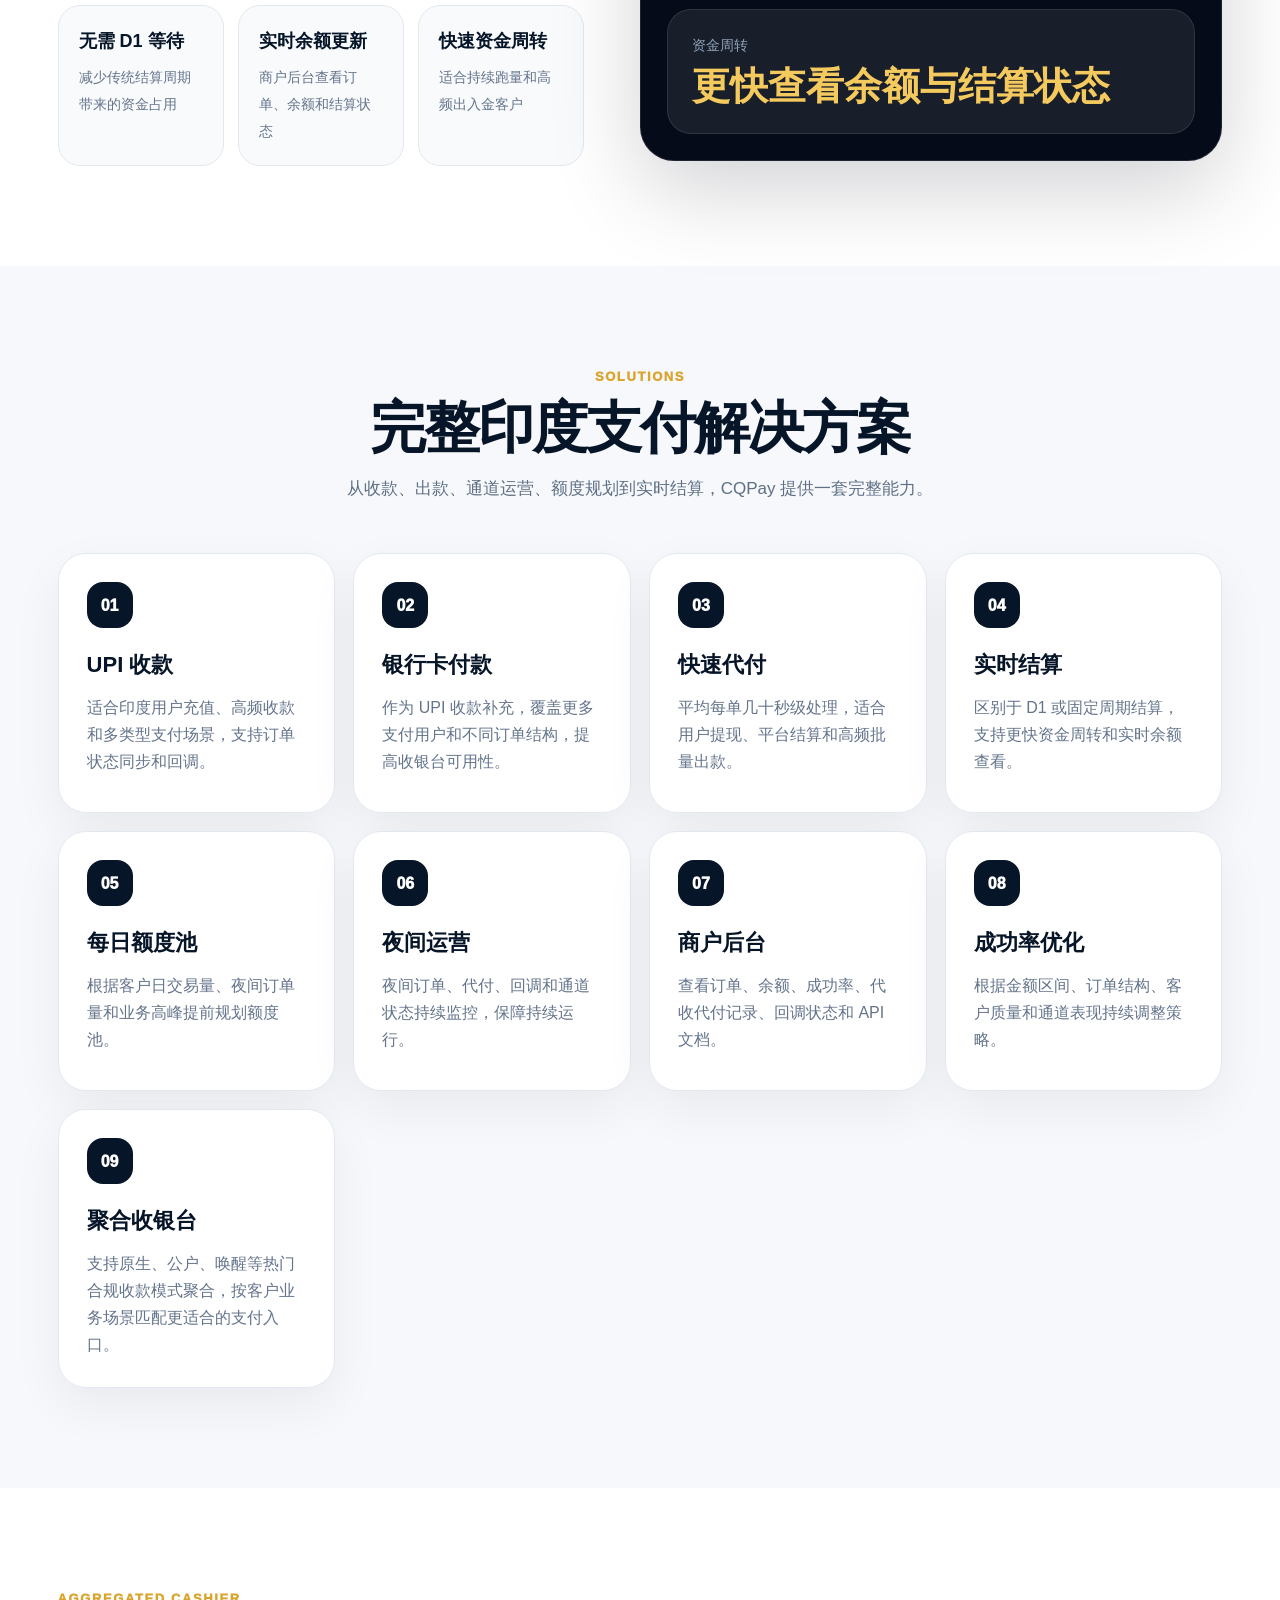
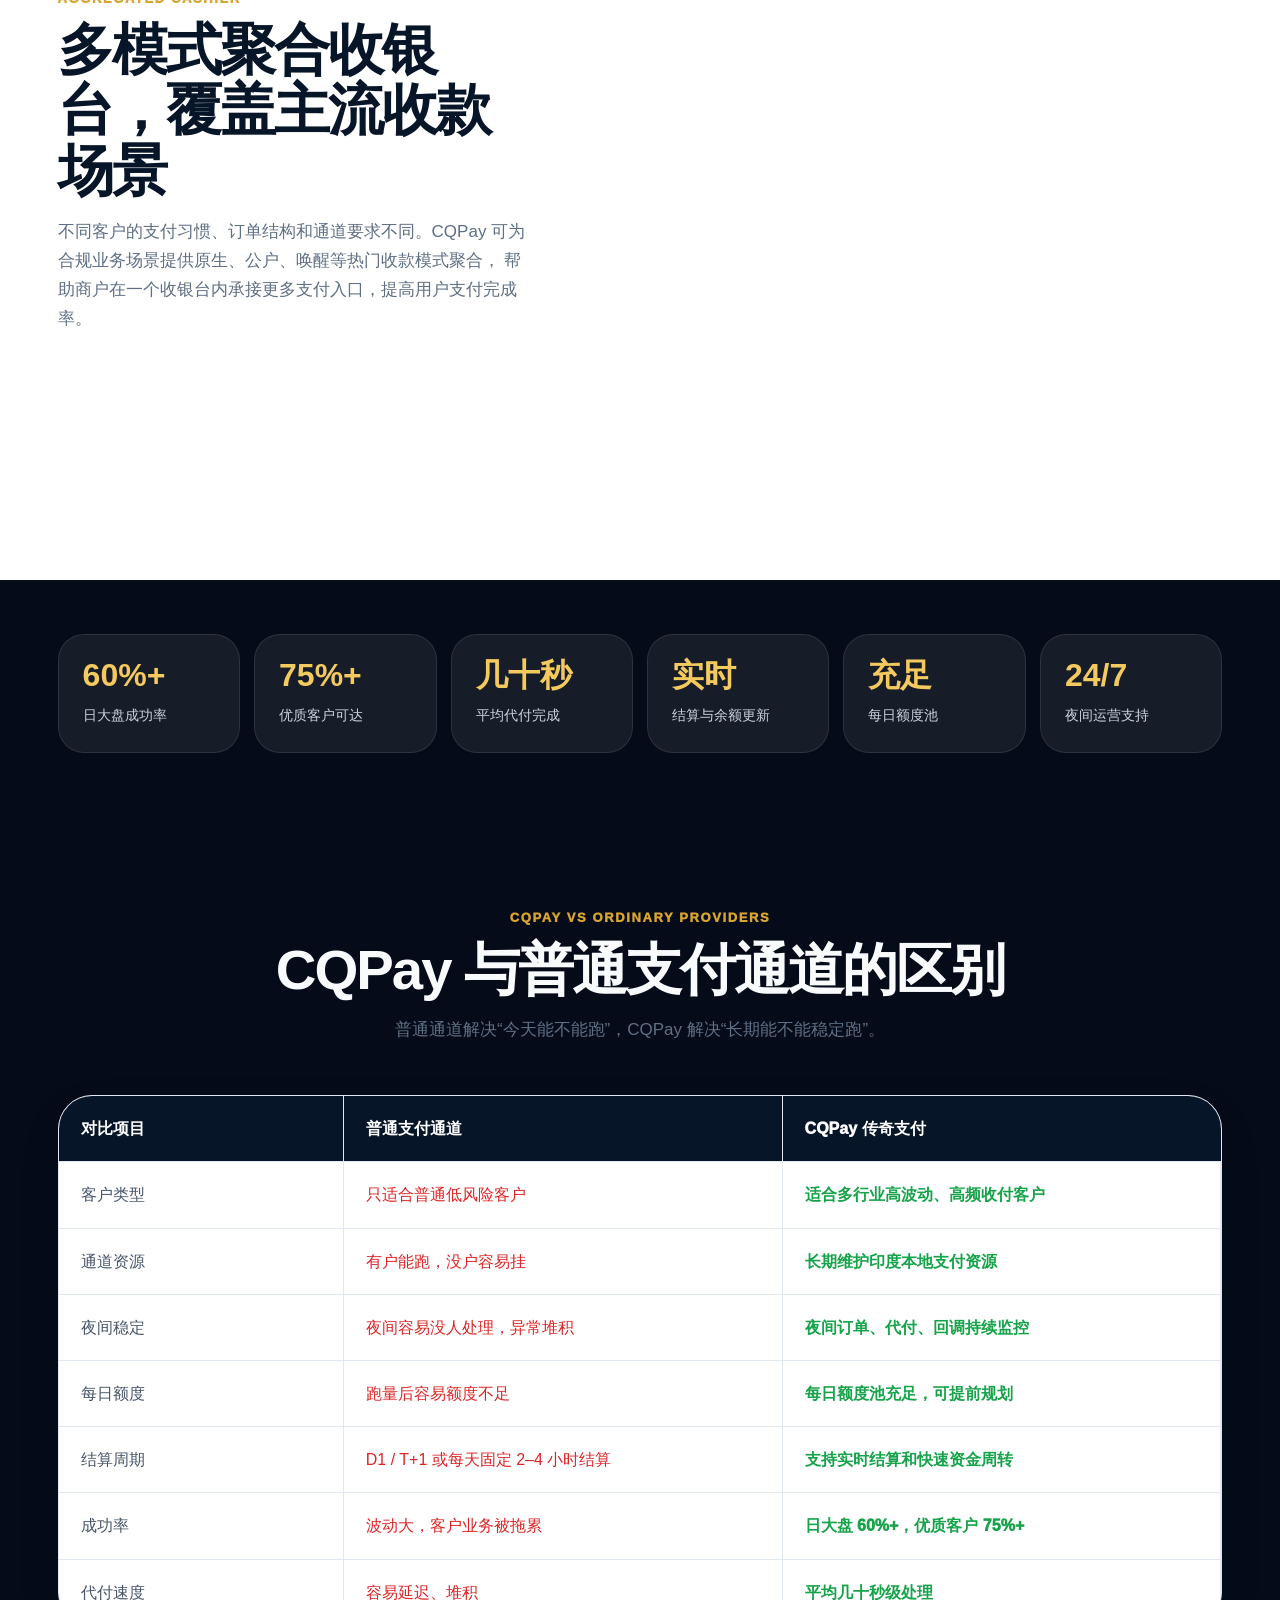
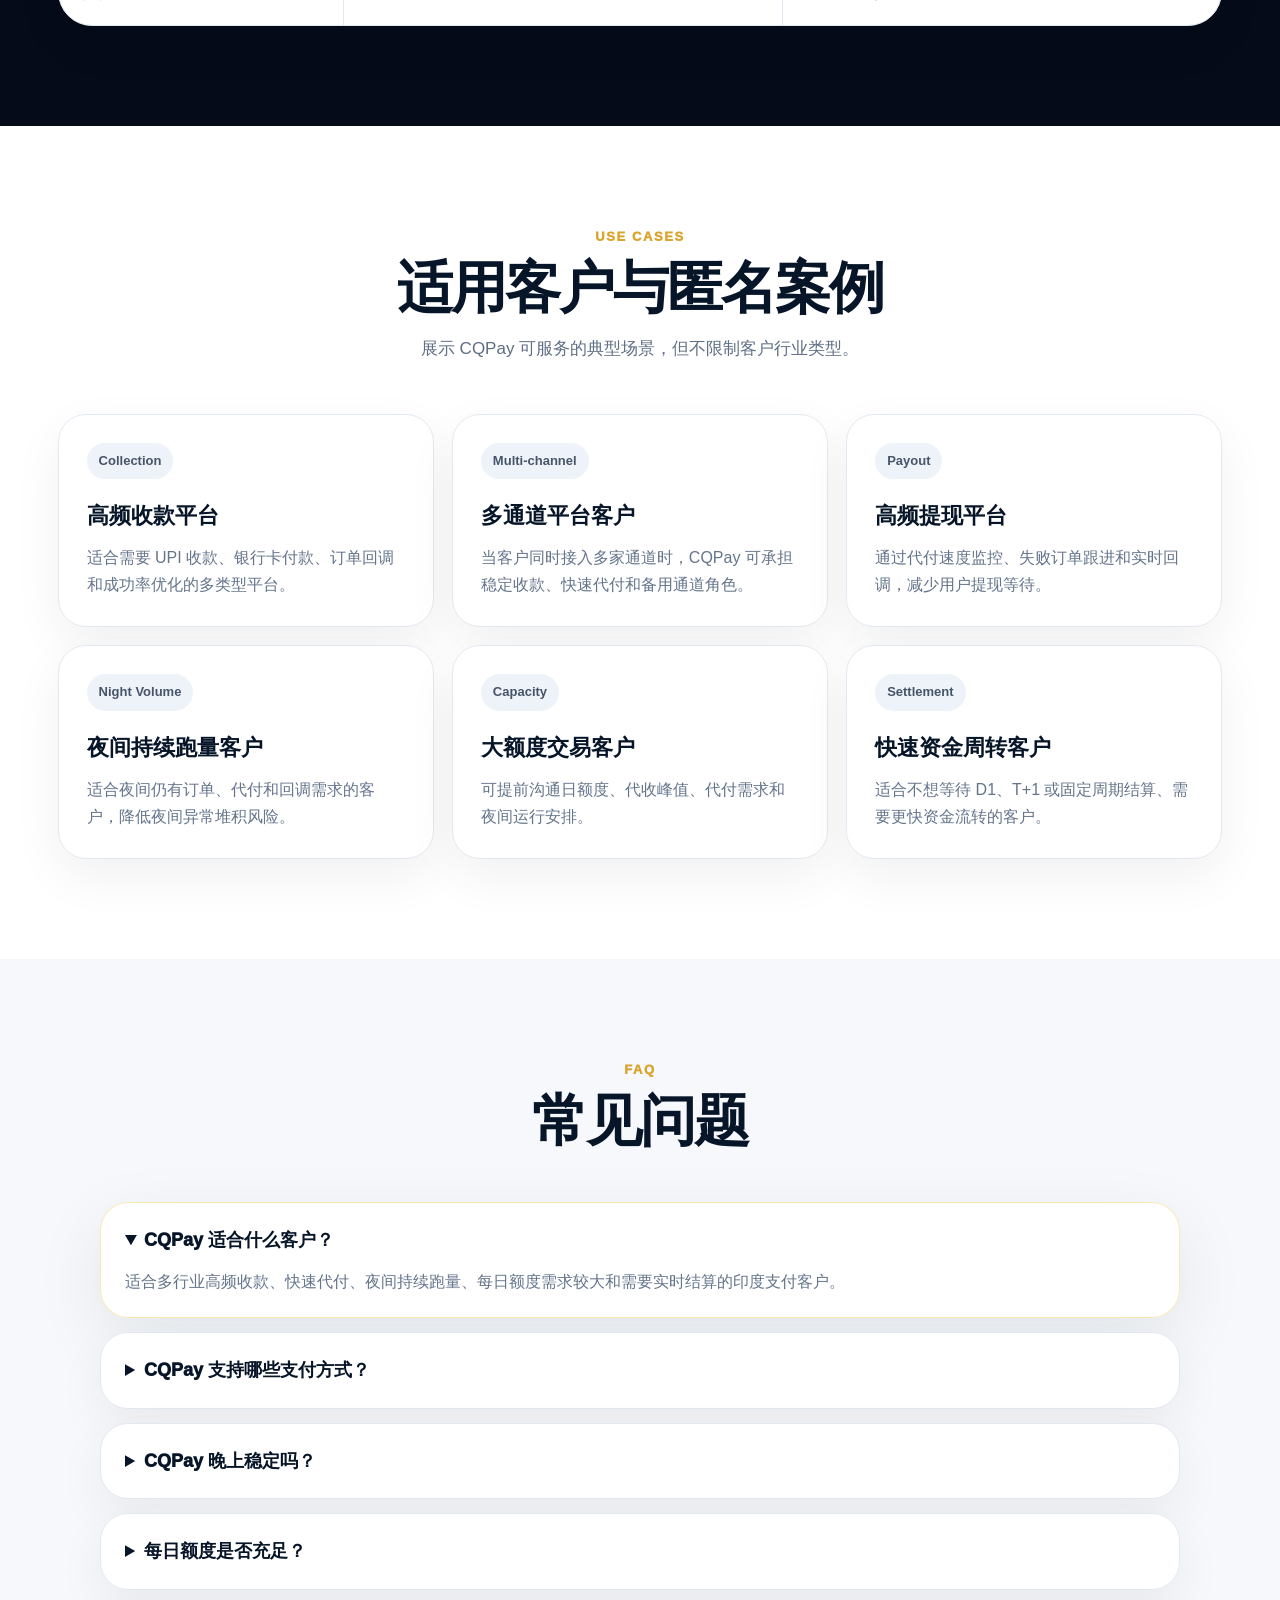
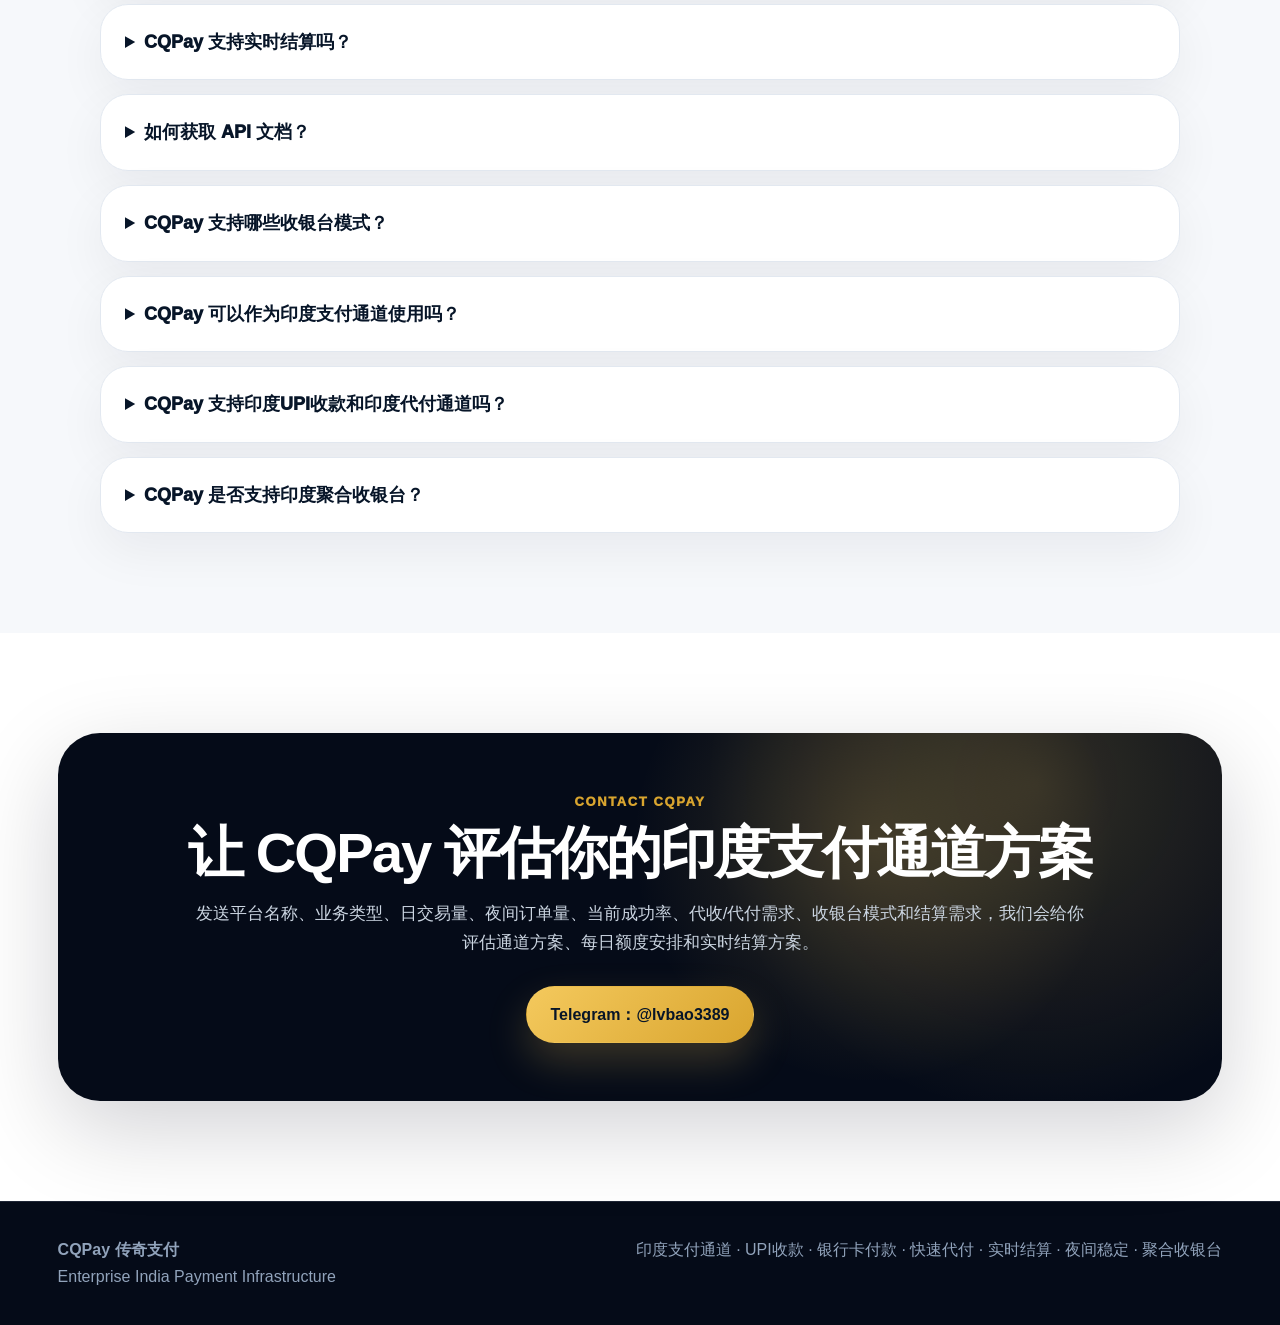
==== commit 1eb8593c: "Add files via upload" ====
--- a/index.html
+++ b/index.html
@@ -22,6 +22,9 @@
   <link rel="alternate" hreflang="x-default" href="https://cqpay.github.io/" />
   <link rel="icon" href="assets/images/favicon.svg" type="image/svg+xml" />
   <link rel="stylesheet" href="assets/css/styles.css" />
+
+  <script charset="UTF-8" id="LA_COLLECT" src="//sdk.51.la/js-sdk-pro.min.js"></script>
+  <script>LA.init({id:"3QObNfOqFu4T1plc",ck:"3QObNfOqFu4T1plc",autoTrack:true})</script>
 
   <script type="application/ld+json">
   {
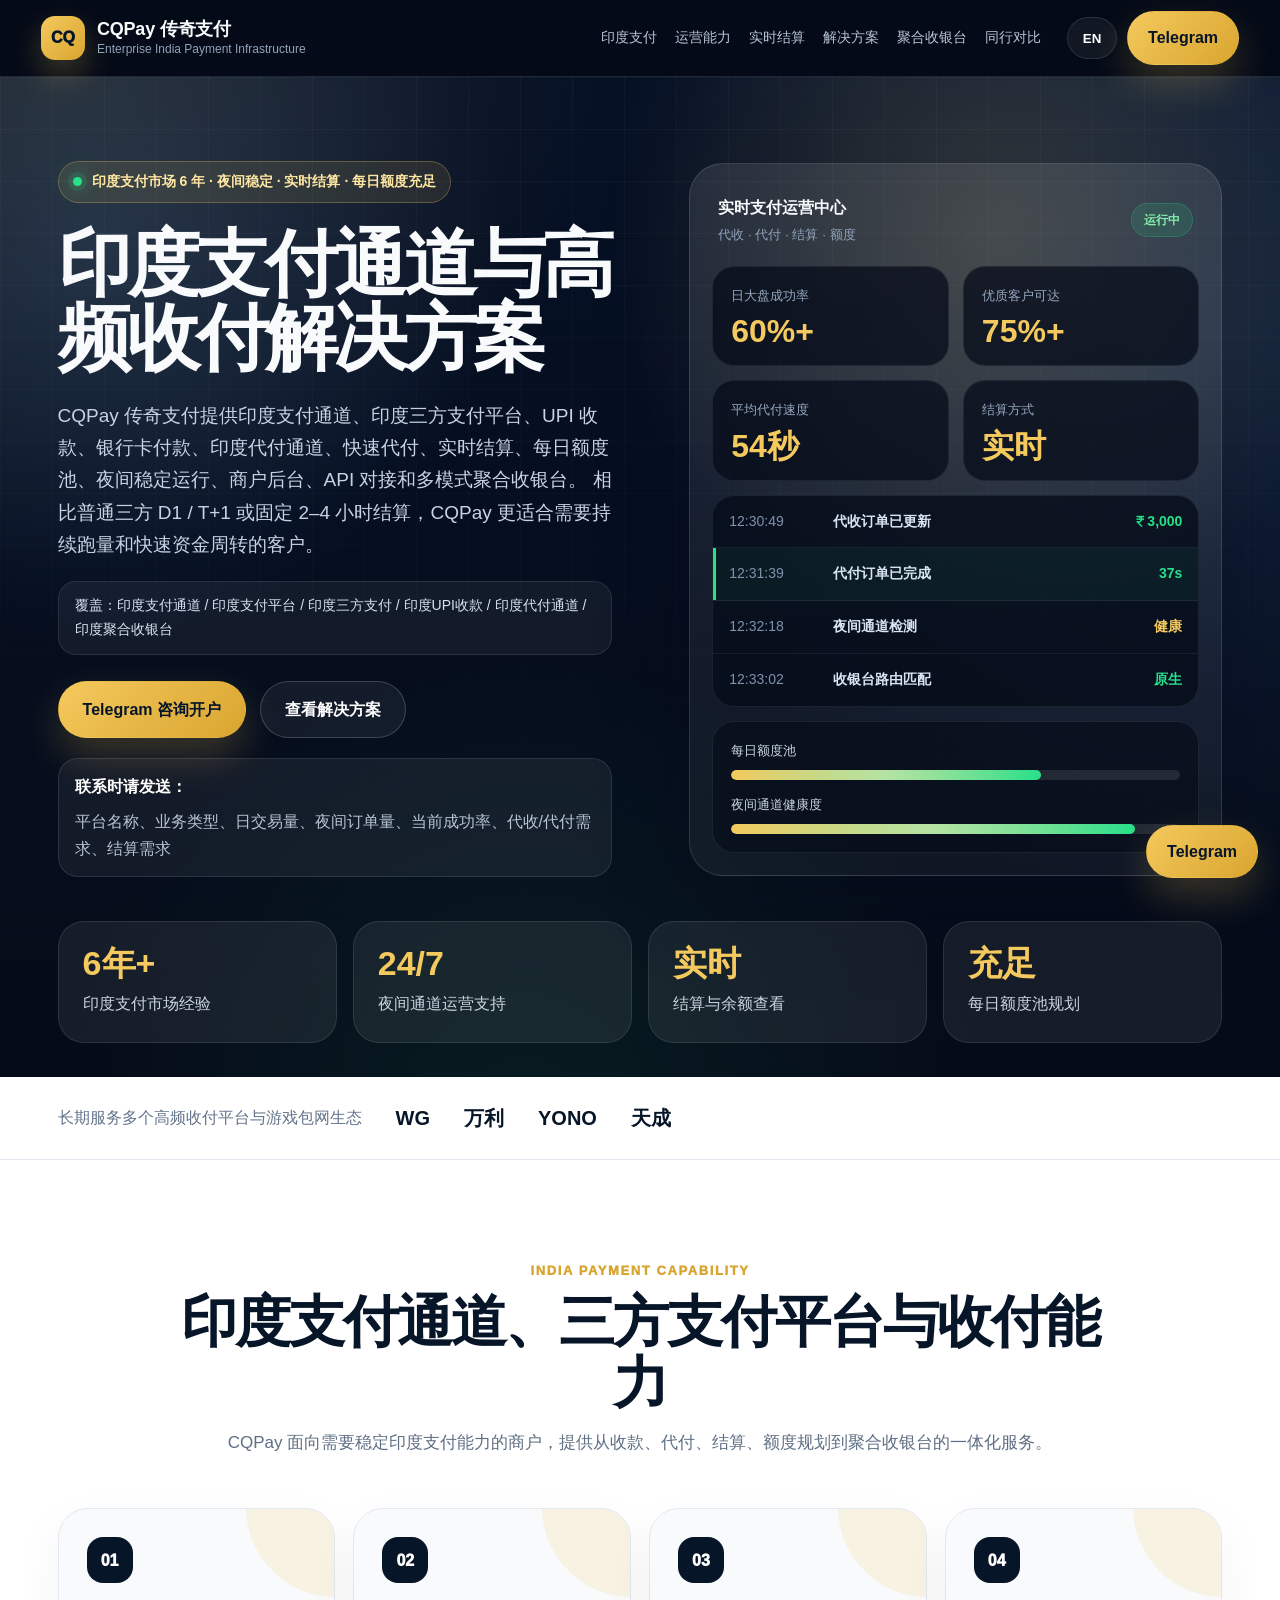
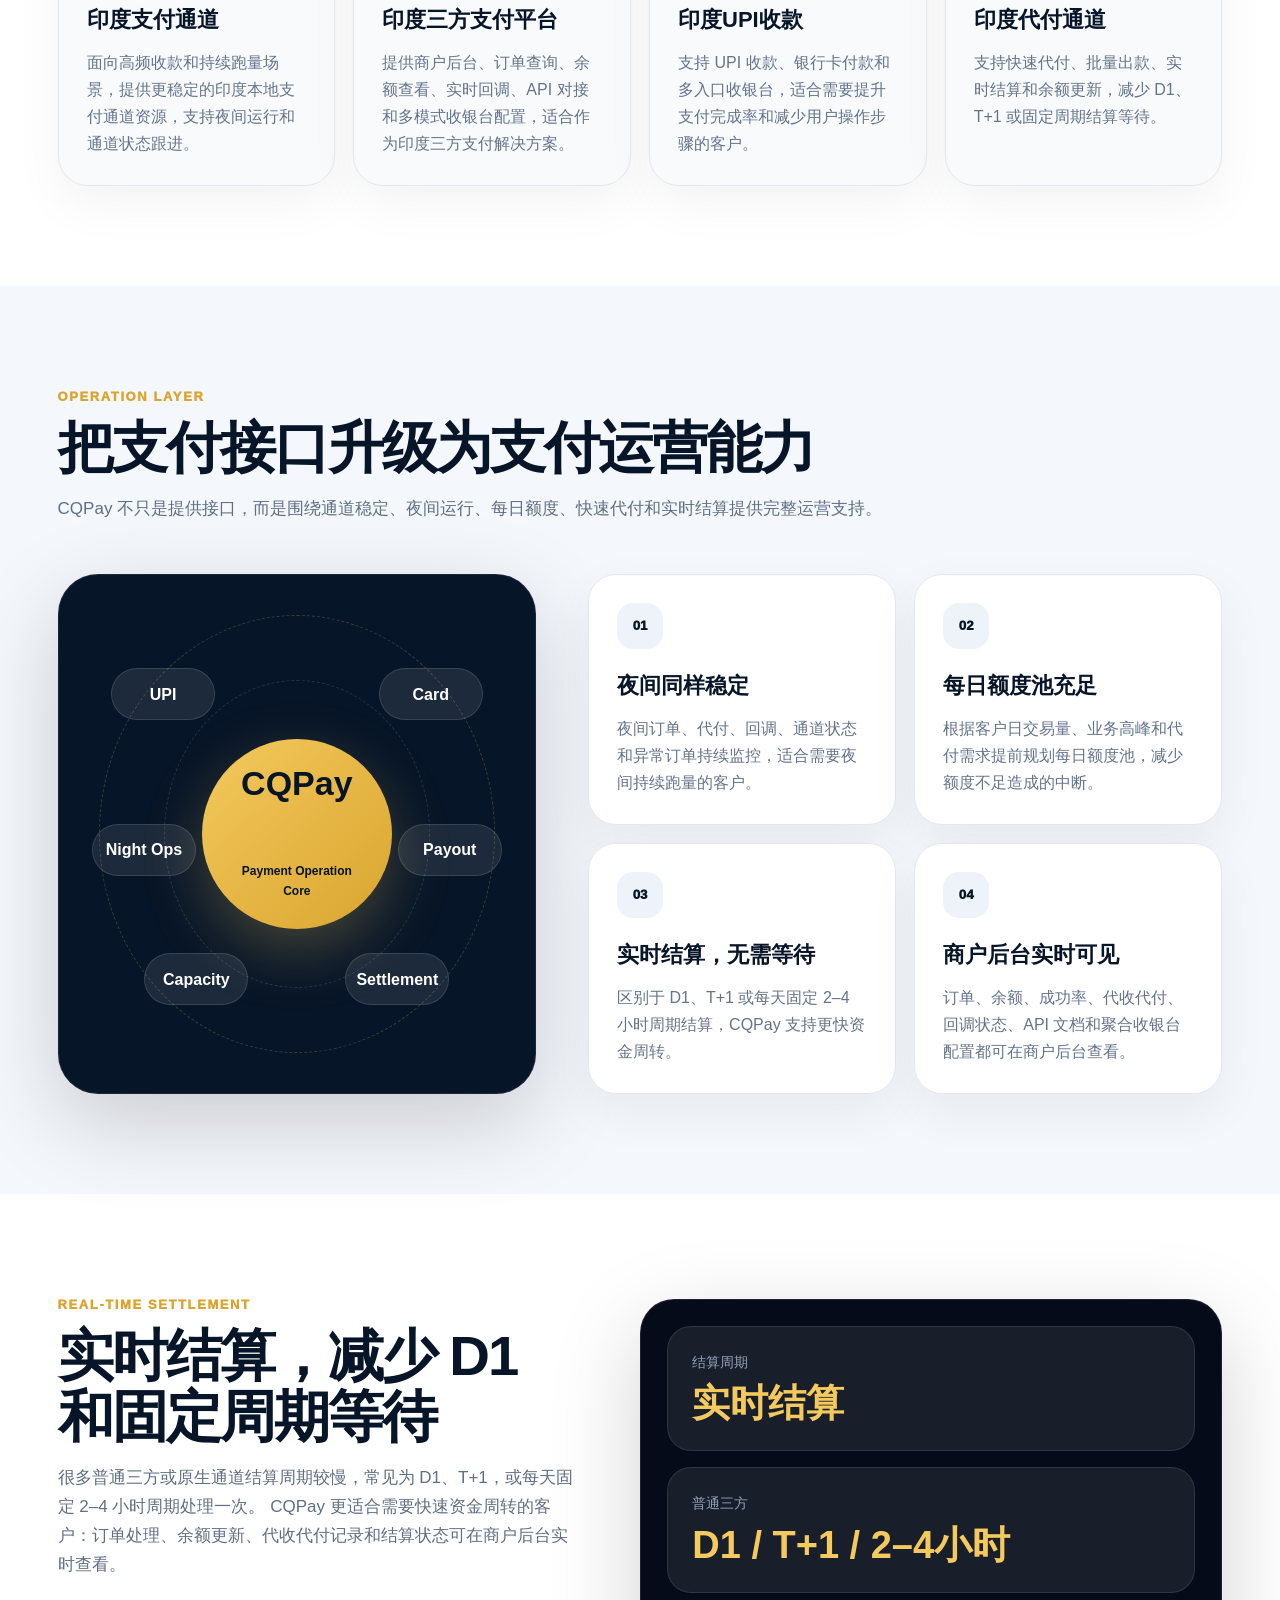
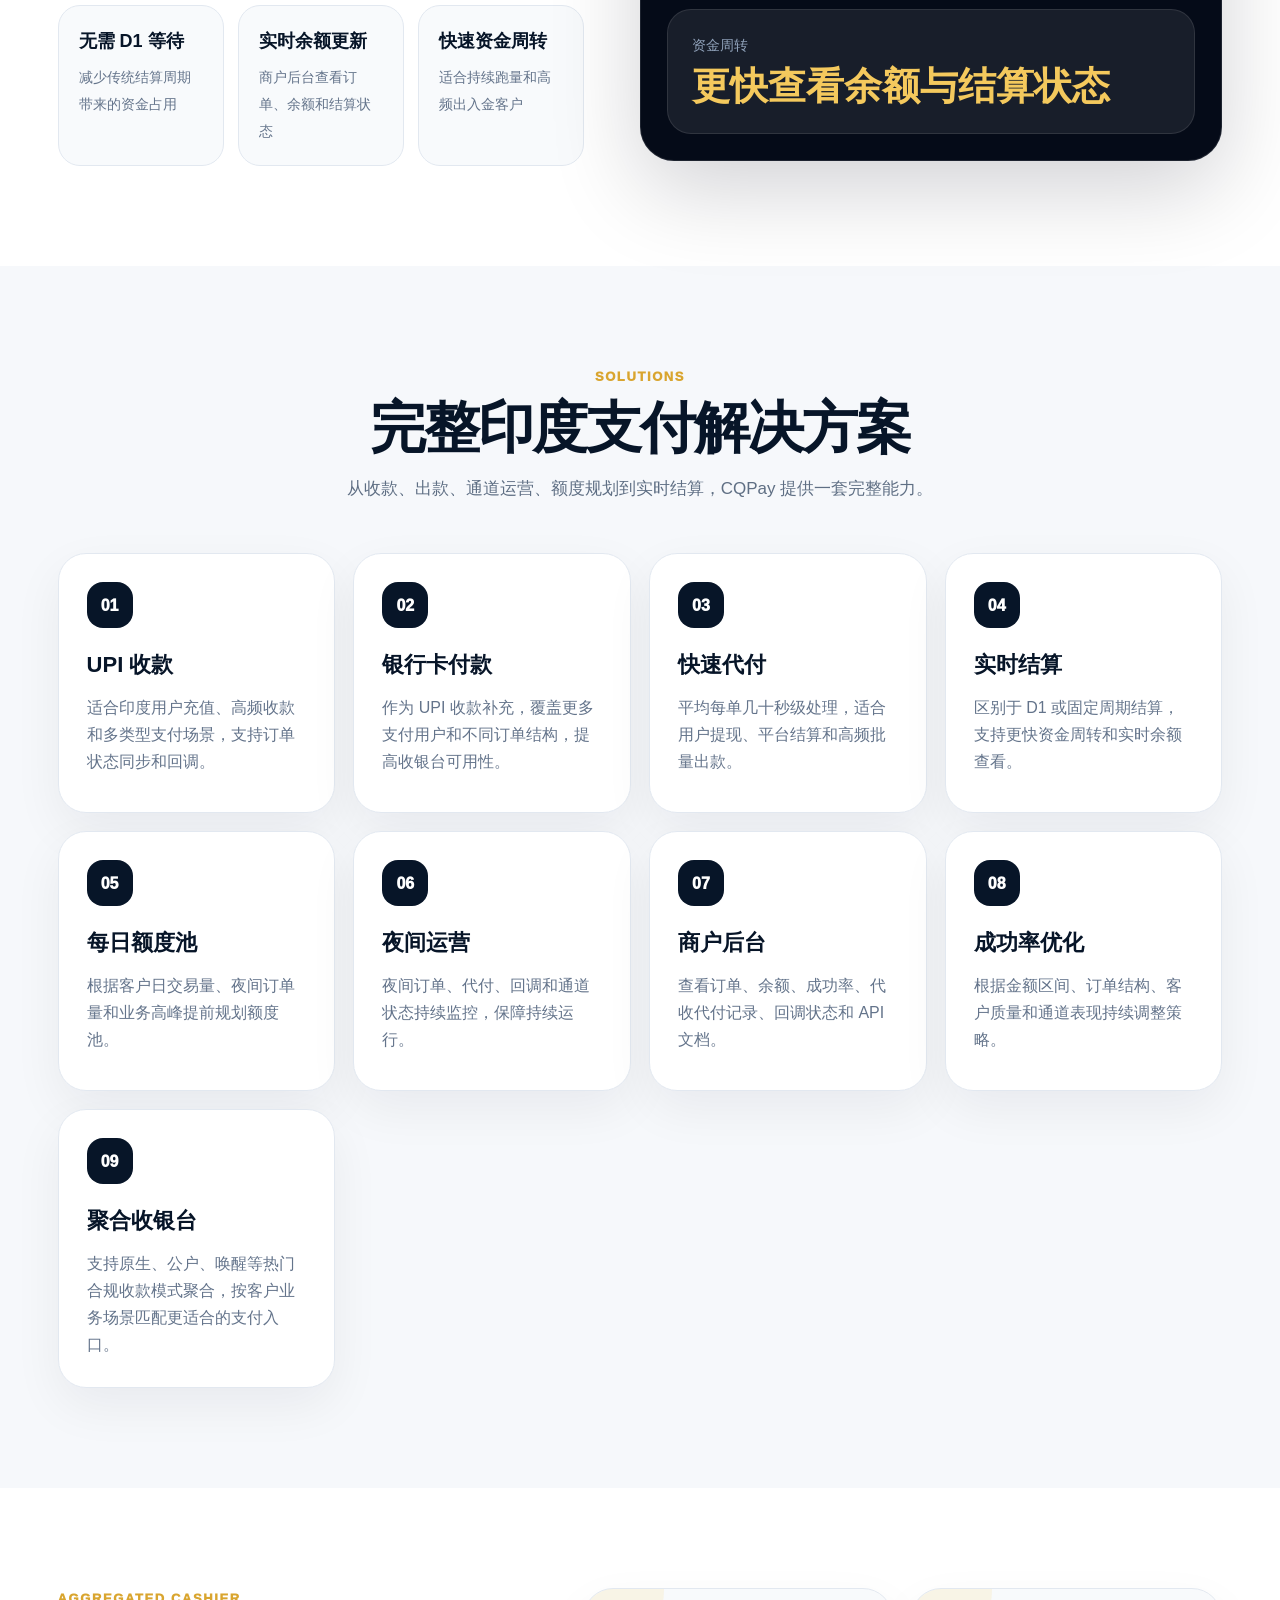
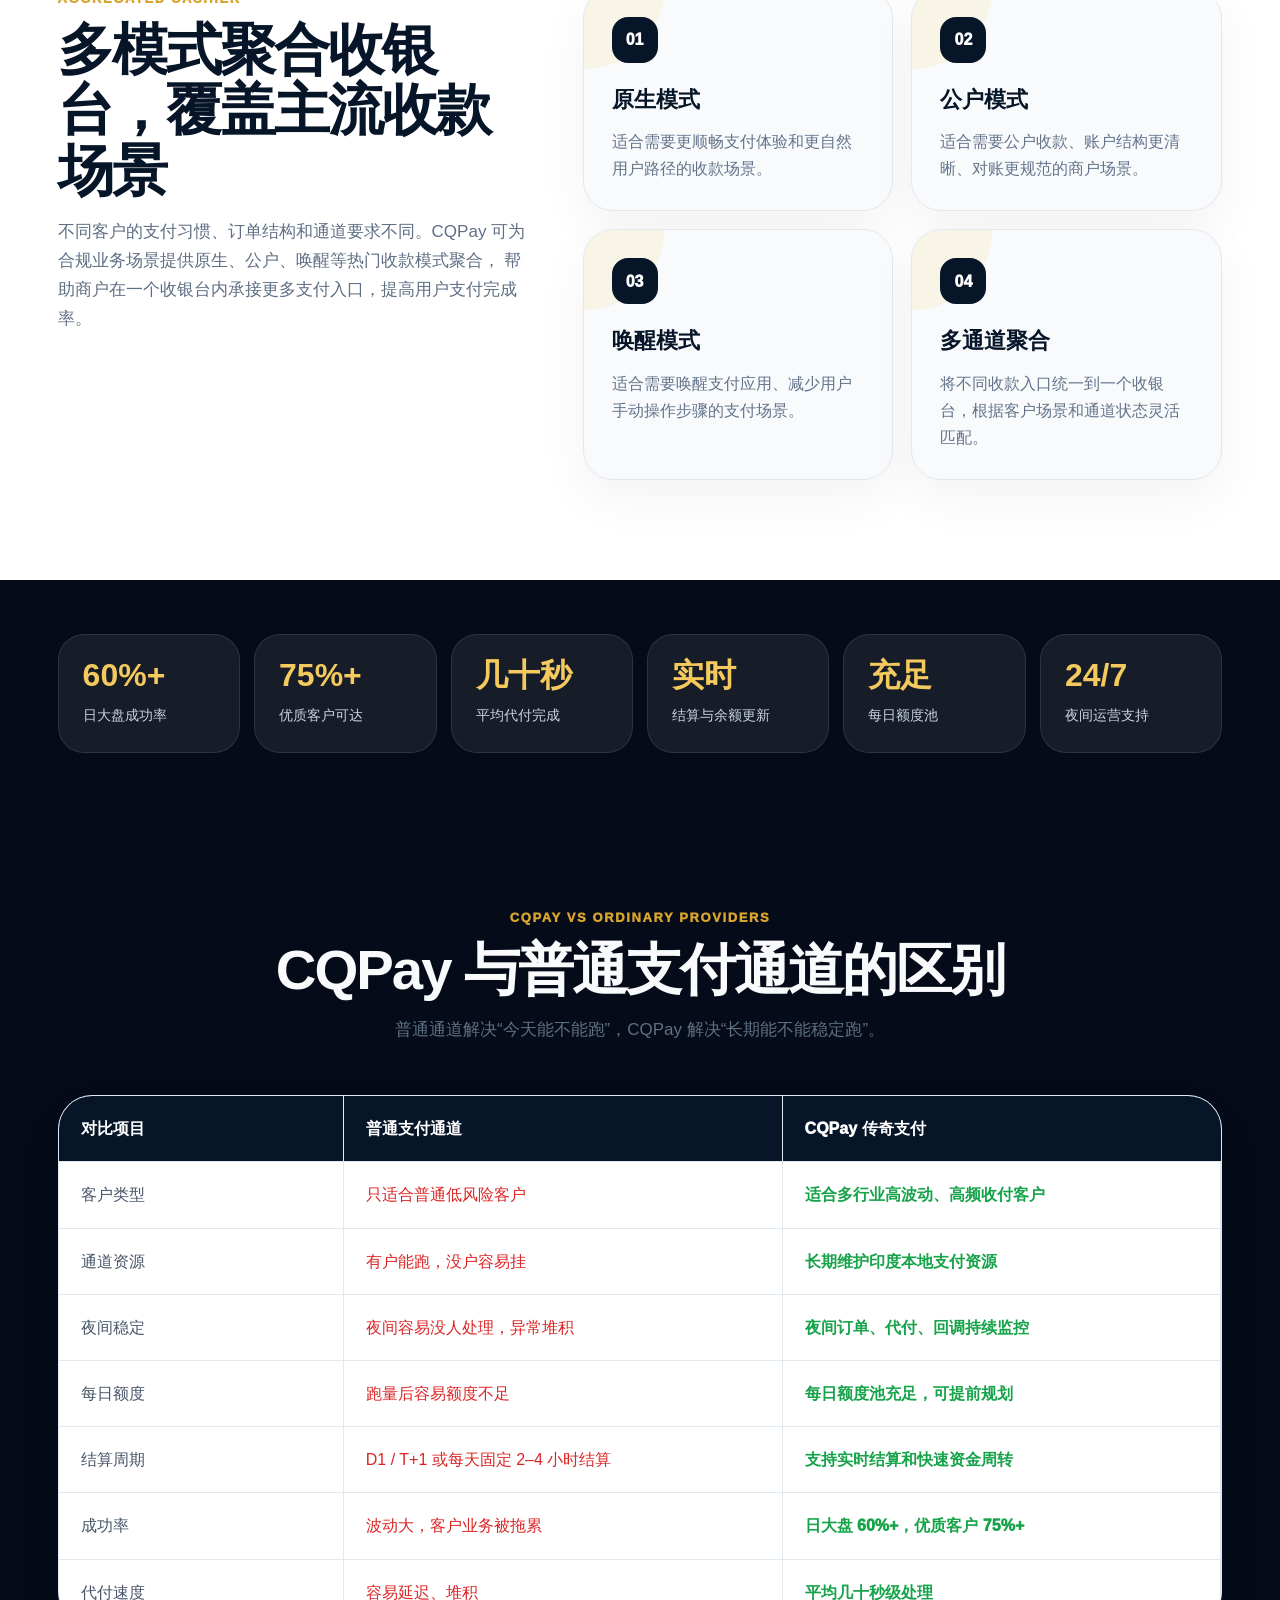
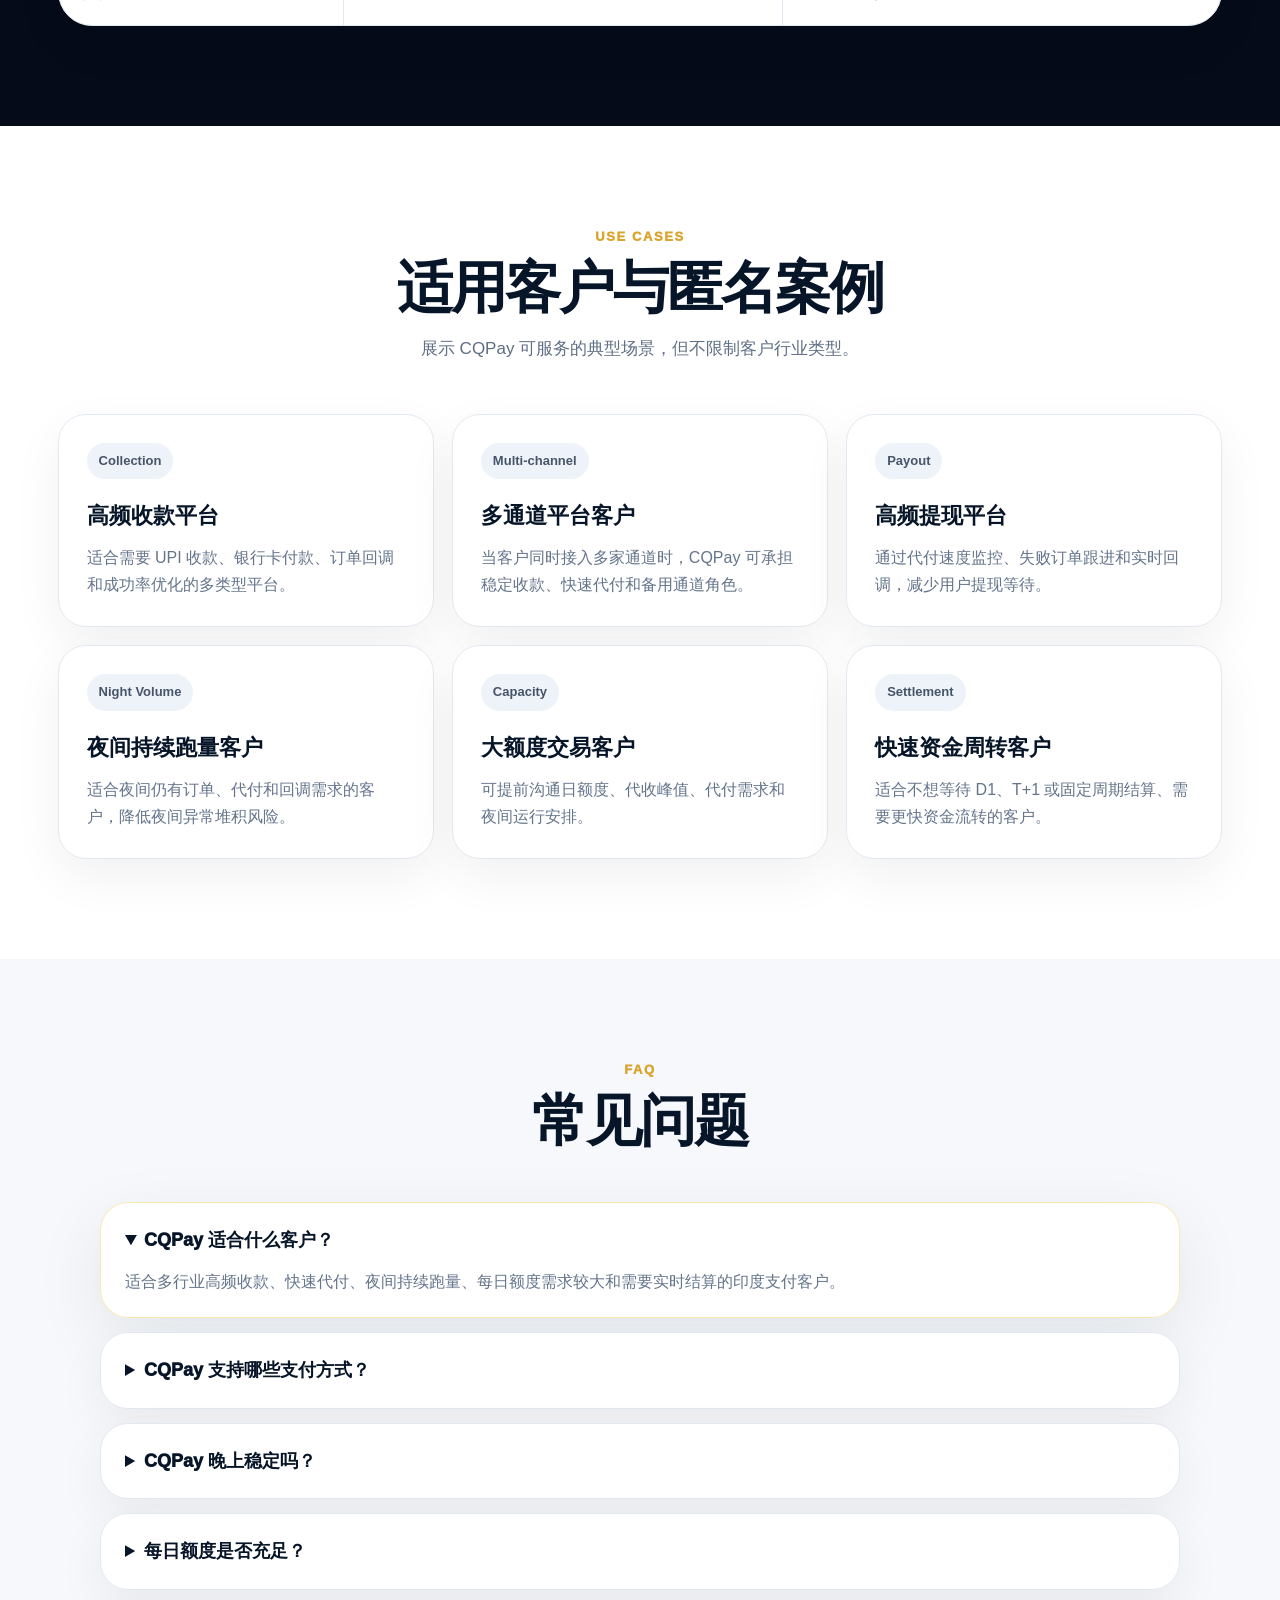
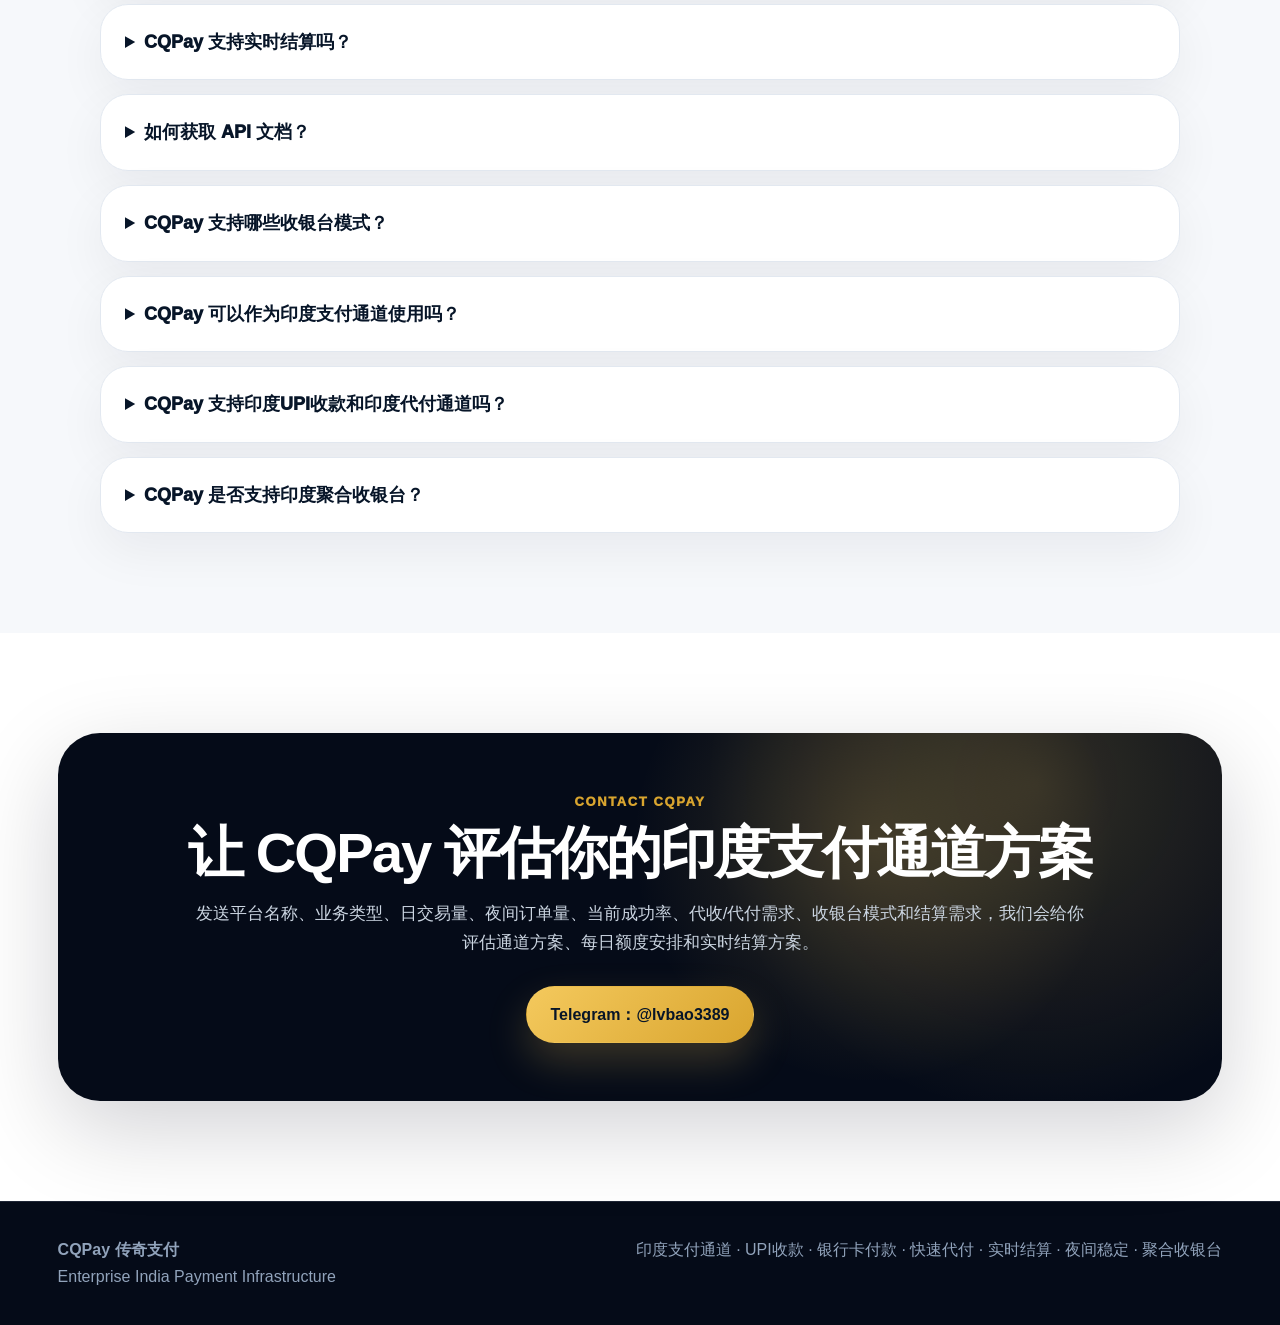
==== commit a8e256ec: "Add files via upload" ====
--- a/index.html
+++ b/index.html
@@ -22,6 +22,16 @@
   <link rel="alternate" hreflang="x-default" href="https://cqpay.github.io/" />
   <link rel="icon" href="assets/images/favicon.svg" type="image/svg+xml" />
   <link rel="stylesheet" href="assets/css/styles.css" />
+
+  <!-- Google tag (gtag.js) -->
+<script async src="https://www.googletagmanager.com/gtag/js?id=AW-18284837826"></script>
+<script>
+  window.dataLayer = window.dataLayer || [];
+  function gtag(){dataLayer.push(arguments);}
+  gtag('js', new Date());
+
+  gtag('config', 'AW-18284837826');
+</script>
 
   <script charset="UTF-8" id="LA_COLLECT" src="//sdk.51.la/js-sdk-pro.min.js"></script>
   <script>LA.init({id:"3QObNfOqFu4T1plc",ck:"3QObNfOqFu4T1plc",autoTrack:true})</script>
